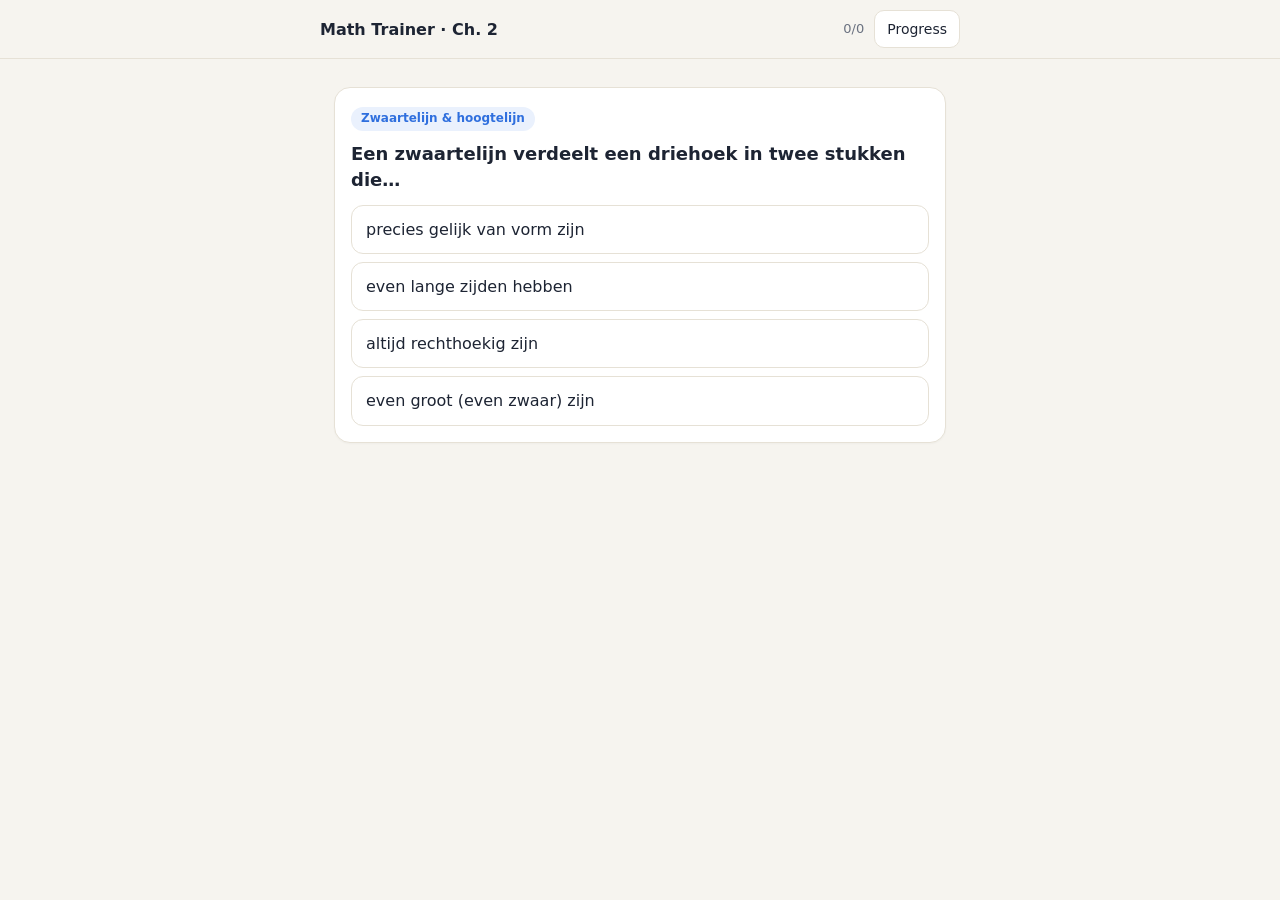
==== site/wiskunde/index.html @ 84d309f8 "Add standalone math practice quiz (wiskunde H2) under /wiskunde/ Separate page, does not touch the T" ====
<!DOCTYPE html>
<html lang="en">
<head>
<meta charset="utf-8">
<meta name="viewport" content="width=device-width,initial-scale=1">
<meta name="theme-color" content="#f6f4ef">
<title>Math Trainer – Chapter 2</title>
<style>
:root{--bg:#f6f4ef;--card:#fff;--ink:#1d2433;--mute:#6b7280;--line:#e6e1d6;--accent:#2f6fde;--ok:#1f9d55;--okbg:#e7f6ed;--bad:#d64545;--badbg:#fdecec;--fig:#fbeec7}
*{box-sizing:border-box}
html,body{margin:0}
body{font-family:system-ui,-apple-system,"Segoe UI",Roboto,sans-serif;background:var(--bg);color:var(--ink);-webkit-tap-highlight-color:transparent;font-size:17px;line-height:1.45}
header{position:sticky;top:0;z-index:5;background:var(--bg);border-bottom:1px solid var(--line);padding:10px 16px}
.hrow{display:flex;align-items:center;gap:10px;max-width:640px;margin:0 auto}
.title{font-weight:700;font-size:16px;flex:1}
.stats{font-size:13px;color:var(--mute);white-space:nowrap}
.btn{border:1px solid var(--line);background:var(--card);color:var(--ink);border-radius:10px;padding:8px 12px;font:inherit;font-size:14px;cursor:pointer}
.btn.primary{background:var(--accent);border-color:var(--accent);color:#fff;font-weight:600}
.btn:disabled{opacity:.5}
main{max-width:640px;margin:0 auto;padding:14px 14px 40px}
.card{background:var(--card);border:1px solid var(--line);border-radius:16px;padding:16px;box-shadow:0 1px 2px rgba(0,0,0,.03)}
.chip{display:inline-block;font-size:12px;font-weight:600;color:var(--accent);background:#eaf1fd;border-radius:999px;padding:3px 10px;margin-bottom:10px}
.chip.retry{color:#9a5b00;background:#fff3dc}
.prompt{font-size:18px;font-weight:600;margin:0 0 12px}
.fig{width:100%;height:auto;max-height:360px;display:block;margin:4px 0 12px;background:#fffdf7;border:1px solid var(--line);border-radius:12px;overflow:hidden;touch-action:manipulation}
.fig.tap{cursor:crosshair}
.opts{display:flex;flex-direction:column;gap:8px}
.opt{text-align:left;border:1.5px solid var(--line);background:#fff;border-radius:12px;padding:12px 14px;font:inherit;font-size:16px;color:var(--ink);cursor:pointer}
.opt.right{border-color:var(--ok);background:var(--okbg)}
.opt.wrong{border-color:var(--bad);background:var(--badbg)}
.numrow{display:flex;gap:8px;align-items:center}
.numrow input{flex:1;min-width:0;font:inherit;font-size:20px;padding:10px 12px;border:1.5px solid var(--line);border-radius:12px}
.numrow .unit{color:var(--mute);font-size:16px}
.fb{margin-top:14px;border-radius:12px;padding:12px 14px;font-size:15.5px;display:none}
.fb.ok{display:block;background:var(--okbg);border:1px solid #bfe5cc}
.fb.bad{display:block;background:var(--badbg);border:1px solid #f3c4c4}
.fb b.v{display:block;font-size:16px;margin-bottom:4px}
.next{margin-top:14px;width:100%;padding:13px;font-size:16px;display:none}
.hint{font-size:14px;color:var(--mute);margin:-4px 0 10px}
.panel{display:none;margin-top:14px}
.panel.open{display:block}
.sk{display:grid;grid-template-columns:1fr 64px;gap:4px 10px;align-items:center;padding:8px 0;border-bottom:1px solid var(--line);font-size:14.5px}
.sk:last-child{border-bottom:0}
.bar{grid-column:1 / -1;height:7px;background:#eee9de;border-radius:4px;overflow:hidden}
.bar i{display:block;height:100%;border-radius:4px}
.pct{text-align:right;font-variant-numeric:tabular-nums;color:var(--mute);font-size:13px}
.sel{width:100%;font:inherit;font-size:15px;padding:10px;border-radius:10px;border:1px solid var(--line);background:#fff;margin:6px 0 12px}
.small{font-size:13px;color:var(--mute)}
.row{display:flex;gap:8px;flex-wrap:wrap;margin-top:12px}
h3{margin:0 0 6px;font-size:16px}
</style>
</head>
<body>
<header><div class="hrow">
  <div class="title">Math Trainer · Ch. 2</div>
  <div class="stats" id="stats">0/0</div>
  <button class="btn" id="progBtn">Progress</button>
</div></header>
<main>
  <section class="card panel" id="panel">
    <h3>Practice</h3>
    <select class="sel" id="topic"></select>
    <h3>Mastery per topic</h3>
    <div class="small" style="margin-bottom:6px">Topics with lower mastery come up more often. Mistakes are asked again a few questions later.</div>
    <div id="skills"></div>
    <div class="row">
      <button class="btn" id="closePanel">Back to questions</button>
      <button class="btn" id="resetBtn">Reset progress</button>
    </div>
  </section>
  <section class="card" id="qcard" style="margin-top:14px">
    <span class="chip" id="chip"></span>
    <p class="prompt" id="prompt"></p>
    <div id="figwrap"></div>
    <div id="answer"></div>
    <div class="fb" id="fb"></div>
    <button class="btn primary next" id="nextBtn">Next question</button>
  </section>
</main>
<script>
/* ---------- helpers ---------- */
const R=(a,b)=>a+Math.random()*(b-a);
const RI=(a,b)=>Math.floor(R(a,b+1));
const pick=a=>a[Math.floor(Math.random()*a.length)];
const shuffle=a=>{a=a.slice();for(let i=a.length-1;i>0;i--){const j=Math.floor(Math.random()*(i+1));[a[i],a[j]]=[a[j],a[i]]}return a};
const fmt=n=>{const r=Math.round(n*100)/100;return String(r).replace('.',',')};
const P=(x,y)=>({x,y});
const add=(p,q)=>P(p.x+q.x,p.y+q.y), sub=(p,q)=>P(p.x-q.x,p.y-q.y), mul=(p,k)=>P(p.x*k,p.y*k);
const len=p=>Math.hypot(p.x,p.y), dist=(p,q)=>len(sub(p,q)), mid=(p,q)=>P((p.x+q.x)/2,(p.y+q.y)/2);
const norm=p=>{const l=len(p)||1;return P(p.x/l,p.y/l)}, perp=p=>P(-p.y,p.x);
const dot=(p,q)=>p.x*q.x+p.y*q.y;
const angleAt=(A,B,C)=>Math.acos(Math.max(-1,Math.min(1,dot(sub(B,A),sub(C,A))/(dist(A,B)*dist(A,C)))));
function circumcenter(A,B,C){const d=2*(A.x*(B.y-C.y)+B.x*(C.y-A.y)+C.x*(A.y-B.y));const a2=A.x*A.x+A.y*A.y,b2=B.x*B.x+B.y*B.y,c2=C.x*C.x+C.y*C.y;return P((a2*(B.y-C.y)+b2*(C.y-A.y)+c2*(A.y-B.y))/d,(a2*(C.x-B.x)+b2*(A.x-C.x)+c2*(B.x-A.x))/d)}
function incenter(A,B,C){const a=dist(B,C),b=dist(A,C),c=dist(A,B),s=a+b+c;return P((a*A.x+b*B.x+c*C.x)/s,(a*A.y+b*B.y+c*C.y)/s)}
const centroid=(A,B,C)=>P((A.x+B.x+C.x)/3,(A.y+B.y+C.y)/3);
function orthocenter(A,B,C){const O=circumcenter(A,B,C);return sub(add(add(A,B),C),mul(O,2))}
function foot(p,a,b){const d=sub(b,a);const t=dot(sub(p,a),d)/dot(d,d);return add(a,mul(d,t))}
function inradius(A,B,C){const a=dist(B,C),b=dist(A,C),c=dist(A,B),s=(a+b+c)/2;return Math.sqrt(s*(s-a)*(s-b)*(s-c))/s}

function randTri(kind){
  for(let i=0;i<2000;i++){
    const A=P(R(0,10),R(0,8)),B=P(R(0,10),R(0,8)),C=P(R(0,10),R(0,8));
    const s=[dist(B,C),dist(A,C),dist(A,B)];
    if(Math.min(...s)<3.2)continue;
    const an=[angleAt(A,B,C),angleAt(B,A,C),angleAt(C,A,B)];
    const mn=Math.min(...an),mx=Math.max(...an);
    if(mn<0.45)continue;
    const ss=s.slice().sort((a,b)=>a-b);
    if(ss[1]-ss[0]<0.7||ss[2]-ss[1]<0.7)continue; // not isosceles
    if(kind==='acute'&&mx>1.45)continue;
    if(kind==='obtuse'&&(mx<1.78||mx>2.15))continue;
    return [A,B,C];
  }
  return [P(1,7),P(9,7),P(4,1)];
}

/* ---------- SVG figure builder ---------- */
class Fig{
  constructor(pts,pad=0.16){
    const xs=pts.map(p=>p.x),ys=pts.map(p=>p.y);
    const minx=Math.min(...xs),maxx=Math.max(...xs),miny=Math.min(...ys),maxy=Math.max(...ys);
    const size=Math.max(maxx-minx,maxy-miny,1);
    const pd=size*pad;
    this.vb=[minx-pd,miny-pd,maxx-minx+2*pd,maxy-miny+2*pd];
    this.u=size/100;this.parts=[];this.cls='';
  }
  line(p,q,c='#1d2433',w=2,dash=false){this.parts.push(`<line x1="${p.x}" y1="${p.y}" x2="${q.x}" y2="${q.y}" stroke="${c}" stroke-width="${w}" vector-effect="non-scaling-stroke" stroke-linecap="round"${dash?' stroke-dasharray="6 5"':''}/>`);return this}
  inf(p,dir,c,w=2,dash=false){const d=mul(norm(dir),this.u*1000);return this.line(sub(p,d),add(p,d),c,w,dash)}
  poly(pts,fill='var(--fig)',c='#1d2433'){this.parts.push(`<polygon points="${pts.map(p=>p.x+','+p.y).join(' ')}" fill="${fill}" stroke="${c}" stroke-width="2.2" vector-effect="non-scaling-stroke" stroke-linejoin="round"/>`);return this}
  circle(cn,r,c='#2f6fde',w=2){this.parts.push(`<circle cx="${cn.x}" cy="${cn.y}" r="${r}" fill="none" stroke="${c}" stroke-width="${w}" vector-effect="non-scaling-stroke"/>`);return this}
  dot(p,c='#1d2433',r=1.6){this.parts.push(`<circle cx="${p.x}" cy="${p.y}" r="${this.u*r}" fill="${c}"/>`);return this}
  text(p,s,{c='#1d2433',size=5.6,anchor='middle',bold=false}={}){this.parts.push(`<text x="${p.x}" y="${p.y}" font-size="${this.u*size}" fill="${c}" text-anchor="${anchor}" dominant-baseline="central" font-family="system-ui,sans-serif" ${bold?'font-weight="700"':''} stroke="#fffdf7" stroke-width="${this.u*1.4}" paint-order="stroke">${s}</text>`);return this}
  ra(at,d1,d2,c='#1d2433'){const s=this.u*4.2,a=add(at,mul(norm(d1),s)),b=add(at,mul(norm(d2),s)),m=add(a,mul(norm(d2),s));this.parts.push(`<polyline points="${a.x},${a.y} ${m.x},${m.y} ${b.x},${b.y}" fill="none" stroke="${c}" stroke-width="1.6" vector-effect="non-scaling-stroke"/>`);return this}
  ticks(p,q,n=1,c='#1d2433'){const m=mid(p,q),d=norm(sub(q,p)),nn=perp(d),L=this.u*2.8,g=this.u*1.6;for(let i=0;i<n;i++){const o=add(m,mul(d,(i-(n-1)/2)*g));this.line(sub(o,mul(nn,L)),add(o,mul(nn,L)),c,1.6)}return this}
  arc(V,p1,p2,r,c='#d64545'){const a1=Math.atan2(p1.y-V.y,p1.x-V.x),a2=Math.atan2(p2.y-V.y,p2.x-V.x);let da=a2-a1;while(da>Math.PI)da-=2*Math.PI;while(da<-Math.PI)da+=2*Math.PI;const s=add(V,P(Math.cos(a1)*r,Math.sin(a1)*r)),e=add(V,P(Math.cos(a1+da)*r,Math.sin(a1+da)*r));this.parts.push(`<path d="M${s.x} ${s.y} A${r} ${r} 0 0 ${da>0?1:0} ${e.x} ${e.y}" fill="none" stroke="${c}" stroke-width="1.8" vector-effect="non-scaling-stroke"/>`);return this}
  vlabel(V,G,s){return this.text(add(V,mul(norm(sub(V,G)),this.u*6)),s,{bold:true})}
  sideLabel(p,q,inside,s,opt={}){const m=mid(p,q);let n=norm(perp(sub(q,p)));if(dot(n,sub(inside,m))>0)n=mul(n,-1);return this.text(add(m,mul(n,this.u*5.5)),s,{c:'#c2410c',...opt})}
  svg(extra=''){return `<svg class="fig ${this.cls}" viewBox="${this.vb.join(' ')}" preserveAspectRatio="xMidYMid meet" xmlns="http://www.w3.org/2000/svg">${this.parts.join('')}${extra}</svg>`}
}

/* ---------- skills ---------- */
const SKILLS=[
 {id:'mll',name:'Middelloodlijn & omgeschreven cirkel'},
 {id:'bis',name:'Bissectrice & ingeschreven cirkel'},
 {id:'zh',name:'Zwaartelijn & hoogtelijn'},
 {id:'kleur',name:'Afstanden & kleurvragen'},
 {id:'herken',name:'Lijnen herkennen in een figuur'},
 {id:'tap',name:'Snijpunten aanwijzen'},
 {id:'theorie',name:'Formules & begrippen oppervlakte'},
 {id:'optri',name:'Oppervlakte driehoek'},
 {id:'oppar',name:'Oppervlakte parallellogram'},
 {id:'optrap',name:'Oppervlakte trapezium'},
 {id:'terug',name:'Hoogte terugrekenen'},
 {id:'coord',name:'Oppervlakte met coördinaten'},
 {id:'samen',name:'Samengestelde figuren'},
];
const SK=Object.fromEntries(SKILLS.map(s=>[s.id,s]));

/* ---------- concept bank: [vraag, goed, fout, fout, fout, uitleg] ---------- */
const BANK={
mll:[
["Een middelloodlijn van lijnstuk AB…","gaat door het midden van AB en staat er loodrecht op","gaat door punt A en staat loodrecht op AB","gaat door het midden van AB en door een hoekpunt","deelt de hoek bij A middendoor","Middel = door het midden, lood = loodrecht. Allebei moeten kloppen."],
["Elk punt op de middelloodlijn van AB ligt…","even ver van A als van B","even ver van beide benen van een hoek","precies in het midden van AB","altijd dichter bij A dan bij B","Dat is dé eigenschap van de middelloodlijn: elk punt erop ligt even ver van A en van B."],
["Je zoekt alle punten die even ver van A als van B liggen. Wat teken je?","de middelloodlijn van AB","de bissectrice van ∠A","een cirkel om A","een lijn evenwijdig aan AB","Even ver van twee púnten → middelloodlijn."],
["De omgeschreven cirkel van een driehoek…","gaat door alle drie de hoekpunten","raakt alle drie de zijden","gaat door de middens van de zijden","ligt altijd helemaal binnen de driehoek","Omgeschreven = er omheen, door de hoekpunten. Raken aan de zijden doet de ingeschreven cirkel."],
["Het middelpunt van de omgeschreven cirkel is het snijpunt van de…","middelloodlijnen","bissectrices","zwaartelijnen","hoogtelijnen","Het middelpunt ligt even ver van alle hoekpunten, dus op alle middelloodlijnen."],
["Hoeveel middelloodlijnen moet je minstens tekenen om het middelpunt van de omgeschreven cirkel te vinden?","2","1","3","4","Twee middelloodlijnen snijden elkaar al in het middelpunt; de derde gaat daar vanzelf doorheen."],
["Hoe vind je de straal van de omgeschreven cirkel?","meet van het middelpunt naar een hoekpunt","meet van het middelpunt loodrecht naar een zijde","meet de langste zijde","meet van het middelpunt naar het midden van een zijde","De cirkel gaat door de hoekpunten, dus straal = afstand middelpunt → hoekpunt."],
["Welke tekens zet je bij een middelloodlijn?","streepjes voor gelijke lengte en een rechte-hoekteken","boogjes voor gelijke hoeken","alleen een pijltje","de letter M bij elk hoekpunt","Gelijke stukken (AM = BM) en loodrecht (rechte hoek)."],
["Bij een stomphoekige driehoek ligt het middelpunt van de omgeschreven cirkel…","buiten de driehoek","altijd binnen de driehoek","op een hoekpunt","precies in het zwaartepunt","Bij een stompe hoek snijden de middelloodlijnen elkaar buiten de driehoek."]
],
bis:[
["De bissectrice van een hoek…","deelt de hoek precies middendoor","staat loodrecht op een been","gaat door het midden van de overstaande zijde","staat loodrecht op de overstaande zijde","Bissectrice = deellijn: twee gelijke halve hoeken."],
["Elk punt op de bissectrice van ∠A ligt…","even ver van beide benen van ∠A","even ver van de punten B en C","even ver van A als van het midden","altijd binnen de ingeschreven cirkel","De afstand tot een been meet je loodrecht; die is aan beide kanten gelijk."],
["Een ander woord voor bissectrice is…","deellijn","zwaartelijn","loodlijn","middellijn","Bissectrice of deellijn: hij deelt de hoek."],
["De ingeschreven cirkel van een driehoek…","raakt alle drie de zijden","gaat door alle drie de hoekpunten","gaat door het zwaartepunt","ligt deels buiten de driehoek","Ingeschreven = erin, raakt de drie zijden."],
["Het middelpunt van de ingeschreven cirkel is het snijpunt van de…","bissectrices","middelloodlijnen","zwaartelijnen","hoogtelijnen","Het middelpunt ligt even ver van alle zijden, dus op alle bissectrices."],
["Hoe vind je de straal van de ingeschreven cirkel?","teken vanuit het middelpunt een lijnstuk loodrecht op een zijde en meet dat","meet van het middelpunt naar een hoekpunt","neem de helft van de kortste zijde","meet van het middelpunt naar het zwaartepunt","De cirkel raakt de zijde; de straal staat daar loodrecht op."],
["Hoeveel bissectrices heb je minstens nodig voor het middelpunt van de ingeschreven cirkel?","2","1","3","4","Het snijpunt van twee bissectrices is al het middelpunt."],
["Waar ligt het middelpunt van de ingeschreven cirkel?","altijd binnen de driehoek","bij een stomphoekige driehoek buiten de driehoek","altijd op een zijde","op een hoekpunt","De cirkel zit ín de driehoek, dus het middelpunt ook — ook bij een stomphoekige driehoek."]
],
zh:[
["Een zwaartelijn van een driehoek…","gaat door een hoekpunt en het midden van de overstaande zijde","gaat door een hoekpunt en staat loodrecht op de overstaande zijde","deelt een hoek middendoor","gaat door het midden van een zijde en staat er loodrecht op","Zwaartelijn: hoekpunt → midden van de overstaande zijde."],
["Een hoogtelijn van een driehoek…","gaat door een hoekpunt en staat loodrecht op de overstaande zijde","gaat door een hoekpunt en het midden van de overstaande zijde","deelt een hoek middendoor","gaat door het midden van een zijde en staat er loodrecht op","Hoogtelijn: door een hoekpunt, loodrecht op de overstaande zijde."],
["De drie zwaartelijnen snijden elkaar in het…","zwaartepunt","hoogtepunt","middelpunt van de omgeschreven cirkel","middelpunt van de ingeschreven cirkel","Zwaartelijnen → zwaartepunt Z."],
["De drie hoogtelijnen snijden elkaar in het…","hoogtepunt","zwaartepunt","middelpunt van de omgeschreven cirkel","middelpunt van de ingeschreven cirkel","Hoogtelijnen → hoogtepunt H."],
["Waar ligt het hoogtepunt van een stomphoekige driehoek?","buiten de driehoek","binnen de driehoek","op het midden van de langste zijde","op het hoekpunt met de stompe hoek","Bij een stompe hoek vallen twee hoogtelijnen buiten de driehoek, dus ze snijden elkaar buiten."],
["Waar ligt het hoogtepunt van een rechthoekige driehoek?","op het hoekpunt met de rechte hoek","buiten de driehoek","midden in de driehoek","op het midden van de schuine zijde","De twee rechthoekszijden zijn zelf al hoogtelijnen; ze snijden elkaar in de rechte hoek."],
["Waar ligt het hoogtepunt van een scherphoekige driehoek?","binnen de driehoek","buiten de driehoek","op een hoekpunt","op een zijde","Alle hoeken zijn kleiner dan 90°, dan vallen alle hoogtelijnen binnen de driehoek."],
["Wat moet je vaak doen om in een stomphoekige driehoek een hoogtelijn te tekenen?","de overstaande zijde verlengen","de hoek middendoor delen","het midden van de zijde opmeten","een cirkel om de driehoek tekenen","De hoogtelijn valt buiten de driehoek, dus je tekent hem loodrecht op het verlengde van de zijde."],
["Een zwaartelijn verdeelt een driehoek in twee stukken die…","even groot (even zwaar) zijn","altijd rechthoekig zijn","even lange zijden hebben","precies gelijk van vorm zijn","Daarom heet hij zwaartelijn: twee even zware stukken."],
["Een stomphoekige driehoek heeft…","één hoek groter dan 90°","drie hoeken kleiner dan 90°","één hoek van precies 90°","twee hoeken groter dan 90°","Stomp = groter dan 90°. Een driehoek kan er maar één hebben."]
],
kleur:[
["Alle punten op afstand 3 cm van punt A vormen…","de cirkel ⊙(A, 3 cm)","twee lijnen evenwijdig aan A","de middelloodlijn door A","een vierkant om A","Vaste afstand tot een púnt → een cirkel."],
["Alle punten op afstand 1 cm van lijn l vormen…","twee lijnen evenwijdig aan l, op 1 cm afstand","één lijn evenwijdig aan l","een cirkel met straal 1 cm","de middelloodlijn van l","Vaste afstand tot een lijn → aan beide kanten een evenwijdige lijn."],
["Alle punten binnen ∠C die even ver van de benen liggen, vormen…","de bissectrice van ∠C","een middelloodlijn","de hoogtelijn uit C","de zwaartelijn uit C","Even ver van twee benen → bissectrice."],
["Alle punten op minder dan 2 cm van punt C liggen…","in het binnengebied van ⊙(C, 2 cm)","op ⊙(C, 2 cm)","in het buitengebied van ⊙(C, 2 cm)","op de middelloodlijn","Minder dan de straal → binnen de cirkel."],
["Alle punten op meer dan 4 cm van punt B liggen…","in het buitengebied van ⊙(B, 4 cm)","in het binnengebied van ⊙(B, 4 cm)","op ⊙(B, 4 cm)","op een lijn door B","Meer dan de straal → buiten de cirkel."],
["Kleur de punten die even ver van A als van B liggen én op minder dan 2 cm van C. Wat kleur je?","het stuk van de middelloodlijn van AB binnen ⊙(C, 2 cm)","het stuk van de middelloodlijn van AB buiten ⊙(C, 2 cm)","de hele cirkel ⊙(C, 2 cm)","de bissectrice van ∠C","Combineer: middelloodlijn (even ver van A en B) en binnengebied van de cirkel (minder dan 2 cm)."],
["Kleur de punten die even ver van A als van B liggen én verder dan 2 cm van C. Wat kleur je?","het stuk van de middelloodlijn van AB buiten ⊙(C, 2 cm)","het stuk van de middelloodlijn van AB binnen ⊙(C, 2 cm)","alles buiten ⊙(C, 2 cm)","lijnstuk AB","Middelloodlijn (even ver van A en B), maar alleen het deel in het buitengebied van de cirkel."],
["De afstand van een punt tot een lijn meet je…","loodrecht op de lijn (de kortste afstand)","schuin naar het dichtstbijzijnde hoekpunt","langs de lijn","altijd horizontaal","Afstand = kortste weg = loodrecht."],
["Twee dorpen A en B willen een school die even ver van beide dorpen ligt. Waar kan de school staan?","ergens op de middelloodlijn van AB","alleen op de bissectrice van een hoek","precies in A","op lijnstuk AB, dicht bij A","Even ver van twee punten → elk punt op de middelloodlijn is goed."]
],
theorie:[
["Formule voor de oppervlakte van een driehoek:","½ × zijde × bijbehorende hoogte","zijde × bijbehorende hoogte","½ × (som van twee zijden) × hoogte","zijde × zijde","Een driehoek is de helft van een rechthoek met dezelfde zijde en hoogte."],
["Formule voor de oppervlakte van een parallellogram:","zijde × bijbehorende hoogte","½ × zijde × bijbehorende hoogte","zijde × schuine zijde","½ × (som van de zijden) × hoogte","Geen ½: een parallellogram bestaat uit twee gelijke driehoeken."],
["Formule voor de oppervlakte van een trapezium:","½ × (som van de evenwijdige zijden) × hoogte","zijde × hoogte","½ × zijde × hoogte","(som van alle zijden) × hoogte","Twee trapeziums samen vormen een parallellogram met zijde (a + c)."],
["Hoe staan een zijde en de bijbehorende hoogte ten opzichte van elkaar?","loodrecht","evenwijdig","onder 45°","dat maakt niet uit","De hoogte staat altijd loodrecht op de zijde."],
["Een trapezium is een vierhoek met…","één paar evenwijdige zijden","geen evenwijdige zijden","vier gelijke zijden","vier rechte hoeken","Eén paar evenwijdige zijden is genoeg."],
["Een parallellogram is een vierhoek met…","overstaande zijden die evenwijdig en even lang zijn","maar één paar evenwijdige zijden","vier hoeken van 90°","geen evenwijdige zijden","Beide paren overstaande zijden zijn evenwijdig en even lang."],
["Waarom staat er ½ in de formule voor een driehoek?","een driehoek is de helft van een rechthoek met dezelfde zijde en hoogte","omdat een driehoek drie zijden heeft","omdat de hoogte de helft van de zijde is","dat is gewoon een afspraak","Twee keer de driehoek past precies in die rechthoek."],
["De maten zijn in cm. In welke eenheid schrijf je de oppervlakte?","cm²","cm","cm³","m","Oppervlakte = lengte × lengte → cm²."],
["Wat betekent 'stukje toevoegen' bij een samengestelde figuur?","maak er een grotere rechthoek van en trek het extra stuk weer af","tel er een willekeurig stuk bij op","verdubbel de figuur","meet de figuur opnieuw op","Opp. = grote rechthoek − het stukje dat je erbij bedacht."],
["Bij een stomphoekige driehoek ligt de hoogte buiten de driehoek. Welke zijde gebruik je in de formule?","de echte zijde (zonder het verlengde stuk)","de zijde plus het verlengde stuk","alleen het verlengde stuk","de langste zijde","Het verlengde is alleen een hulplijn om de hoogte te kunnen tekenen."]
]};

function genBank(skill){
  const bank=BANK[skill];
  let q,tries=0;
  do{q=pick(bank);tries++}while(recent.includes(skill+q[0])&&tries<20);
  const opts=shuffle(q.slice(1,5).map((t,i)=>({t,ok:i===0})));
  return {skill,key:skill+q[0],type:'mc',prompt:q[0],options:opts.map(o=>o.t),answerIndex:opts.findIndex(o=>o.ok),explain:q[5]};
}

/* ---------- recognise a line ---------- */
function genHerken(){
  const [A,B,C]=randTri('acute');const G=centroid(A,B,C);
  const f=new Fig([A,B,C]);f.poly([A,B,C]);
  const kind=pick(['zwaartelijn','hoogtelijn','middelloodlijn','bissectrice']);
  const red='#d64545';
  if(kind==='zwaartelijn'){const M=mid(B,C);f.line(A,M,red,2.4);f.ticks(B,M,1);f.ticks(M,C,1);f.dot(M,red)}
  if(kind==='hoogtelijn'){const F=foot(A,B,C);f.line(A,F,red,2.4);f.ra(F,sub(A,F),sub(dist(F,B)>dist(F,C)?B:C,F))}
  if(kind==='middelloodlijn'){const M=mid(B,C);f.inf(M,perp(sub(C,B)),red,2.4);f.ticks(B,M,2);f.ticks(M,C,2);f.ra(M,perp(sub(C,B)),sub(C,M))}
  if(kind==='bissectrice'){const c=dist(A,B),b=dist(A,C);const D=add(B,mul(sub(C,B),c/(b+c)));const E=add(A,mul(sub(D,A),1.15));f.line(A,E,red,2.4);const r=f.u*9;f.arc(A,B,D,r);f.arc(A,D,C,r);const h1=norm(add(norm(sub(B,A)),norm(sub(D,A)))),h2=norm(add(norm(sub(D,A)),norm(sub(C,A))));f.dot(add(A,mul(h1,r*0.62)),red,1.3);f.dot(add(A,mul(h2,r*0.62)),red,1.3)}
  f.vlabel(A,G,'A');f.vlabel(B,G,'B');f.vlabel(C,G,'C');
  const names=['zwaartelijn','hoogtelijn','middelloodlijn','bissectrice'];
  const ex={
    zwaartelijn:'Rode lijn gaat van A naar het <b>midden</b> van BC (gelijke streepjes), zonder rechte hoek. Dat is een zwaartelijn.',
    hoogtelijn:'Rode lijn gaat door A en staat <b>loodrecht</b> op BC (rechte-hoekteken), maar niet naar het midden. Dat is een hoogtelijn.',
    middelloodlijn:'Rode lijn gaat door het <b>midden</b> van BC (gelijke streepjes) én staat er <b>loodrecht</b> op, en gaat niet door A. Dat is de middelloodlijn van BC.',
    bissectrice:'Rode lijn deelt de hoek bij A in <b>twee gelijke hoeken</b> (boogjes). Dat is de bissectrice van ∠A.'
  };
  const opts=shuffle(names);
  return {skill:'herken',key:'herken'+kind+Math.random(),type:'mc',prompt:'Welke lijn is in het rood getekend?',svg:f.svg(),options:opts.map(n=>n[0].toUpperCase()+n.slice(1)),answerIndex:opts.indexOf(kind),explain:ex[kind]+' Let altijd op de tekens: streepjes = gelijke lengte, hoekje = loodrecht, boogjes = gelijke hoeken.'};
}

/* ---------- tap the special point ---------- */
const TAPS={
  O:{name:'het middelpunt van de omgeschreven cirkel',how:'Snijpunt van de <b>middelloodlijnen</b>. De cirkel gaat door de drie hoekpunten.'},
  I:{name:'het middelpunt van de ingeschreven cirkel',how:'Snijpunt van de <b>bissectrices</b>. De cirkel raakt de drie zijden.'},
  Z:{name:'het zwaartepunt',how:'Snijpunt van de <b>zwaartelijnen</b> (van elk hoekpunt naar het midden van de overstaande zijde).'},
  H:{name:'het hoogtepunt',how:'Snijpunt van de <b>hoogtelijnen</b> (door elk hoekpunt loodrecht op de overstaande zijde).'}
};
function genTap(){
  const t=pick(['O','I','Z','H','O','H']);
  let A,B,C,pts,tries=0;
  do{
    const kind=(t==='O'||t==='H')&&Math.random()<0.4?'obtuse':'acute';
    [A,B,C]=randTri(kind);
    pts=[A,B,C,circumcenter(A,B,C),incenter(A,B,C),centroid(A,B,C),orthocenter(A,B,C)];
    const xs=pts.map(p=>p.x),ys=pts.map(p=>p.y);
    var span=Math.max(Math.max(...xs)-Math.min(...xs),Math.max(...ys)-Math.min(...ys));
    var tsize=Math.max(dist(A,B),dist(B,C),dist(A,C));
    tries++;
  }while(span>tsize*1.9&&tries<60);
  const G=centroid(A,B,C);
  const target={O:circumcenter(A,B,C),I:incenter(A,B,C),Z:G,H:orthocenter(A,B,C)}[t];
  const f=new Fig(pts,0.12);f.cls='tap';f.poly([A,B,C]);
  f.vlabel(A,G,'A');f.vlabel(B,G,'B');f.vlabel(C,G,'C');
  const tol=Math.max(tsize*0.07,f.u*5);
  const obtuse=Math.max(angleAt(A,B,C),angleAt(B,A,C),angleAt(C,A,B))>Math.PI/2;
  return {skill:'tap',key:'tap'+Math.random(),type:'tap',prompt:`Tik in de figuur op ${TAPS[t].name}.`,hint:'Stel je de lijnen voor die je zou tekenen. Het punt kan ook buiten de driehoek liggen.',fig:f,svg:f.svg(),target,tol,
    reveal(fig){
      const V=[A,B,C],red='#d64545';
      if(t==='O'){for(let i=0;i<3;i++){const p=V[i],q=V[(i+1)%3],M=mid(p,q);fig.inf(M,perp(sub(q,p)),red,1.6);fig.ticks(p,M,1,red);fig.ticks(M,q,1,red)}fig.circle(target,dist(target,A))}
      if(t==='I'){for(let i=0;i<3;i++){const p=V[i],q=V[(i+1)%3],r=V[(i+2)%3];const c=dist(p,q),b=dist(p,r);const D=add(q,mul(sub(r,q),c/(b+c)));fig.line(p,D,red,1.6)}fig.circle(target,inradius(A,B,C));const F=foot(target,A,B);fig.line(target,F,'#2f6fde',1.6,true)}
      if(t==='Z'){for(let i=0;i<3;i++){const p=V[i],q=V[(i+1)%3],r=V[(i+2)%3];const M=mid(q,r);fig.line(p,M,red,1.6);fig.ticks(q,M,i+1,red);fig.ticks(M,r,i+1,red)}}
      if(t==='H'){for(let i=0;i<3;i++){const p=V[i],q=V[(i+1)%3],r=V[(i+2)%3];fig.inf(q,sub(r,q),'#9ca3af',1.2,true);fig.inf(p,perp(sub(r,q)),red,1.6)}}
    },
    explain:TAPS[t].how+(obtuse&&(t==='O'||t==='H')?' Deze driehoek is <b>stomphoekig</b>, daarom ligt het punt buiten de driehoek.':'')+' Groen = juiste punt, blauw = jouw tik.'};
}

/* ---------- area: triangle ---------- */
function units(){
  const r=Math.random();
  if(r<0.25)return {u:'mm',b:RI(20,80),h:RI(15,60),e:()=>RI(8,25)};
  if(r<0.5)return {u:'cm',b:RI(20,90)/10,h:RI(15,70)/10,e:()=>RI(8,25)/10};
  return {u:'cm',b:RI(4,14),h:RI(3,11),e:()=>RI(2,5)};
}
function genOpTri(){
  const U=units(),b=U.b,h=U.h,obtuse=Math.random()<0.4,flip=Math.random()<0.5;
  let ax,ext=0;
  if(obtuse){ext=U.e();ax=b+ext}else{ax=b*R(0.22,0.78)}
  let A=P(0,0),B=P(b,0),C=P(ax,-h),F=P(ax,0);
  if(flip){[A,B,C,F]=[A,B,C,F].map(p=>P(b-p.x,p.y))}
  const f=new Fig([A,B,C,F]);const G=centroid(A,B,C);
  if(obtuse)f.line(flip?A:B,F,'#6b7280',1.6,true);
  f.poly([A,B,C]);
  f.line(C,F,'#2f6fde',2,true);f.ra(F,sub(C,F),sub(mid(A,B),F),'#2f6fde');
  f.vlabel(A,G,'A');f.vlabel(B,G,'B');f.vlabel(C,G,'C');
  f.text(add(mid(A,B),P(0,f.u*7)),fmt(b),{c:'#c2410c'});
  f.text(add(mid(C,F),P((flip?-1:1)*(obtuse?1:-1)*f.u*6,0)),fmt(h),{c:'#2f6fde'});
  let extra='';
  if(obtuse){const E0=flip?A:B;f.text(add(mid(E0,F),P(0,f.u*7)),fmt(ext),{c:'#6b7280'});extra=` Het verlengde stuk (${fmt(ext)}) is alleen een hulplijn: dat tel je <b>niet</b> mee.`}
  else{const s=Math.round(dist(A,C)*10)/10;f.sideLabel(A,C,G,fmt(s));extra=` De schuine zijde AC (${fmt(s)}) heb je niet nodig.`}
  const ans=b*h/2;
  return {skill:'optri',key:'optri'+Math.random(),type:'num',prompt:`Bereken de oppervlakte van △ABC. De maten zijn in ${U.u}.`,svg:f.svg(),answer:ans,unit:U.u+'²',
    explain:`De hoogte ${fmt(h)} hoort bij zijde AB = ${fmt(b)} (ze staan loodrecht op elkaar).<br>Opp. = ½ × ${fmt(b)} × ${fmt(h)} = <b>${fmt(ans)} ${U.u}²</b>.${extra}`};
}
function genOpPar(){
  const U=units(),b=U.b,h=U.h,s=b*R(0.2,0.5);
  const A=P(0,0),B=P(b,0),C=P(b+s,-h),D=P(s,-h),F=P(s,0);
  const f=new Fig([A,B,C,D]);const G=mid(A,C);
  f.poly([A,B,C,D]);f.line(D,F,'#2f6fde',2,true);f.ra(F,sub(D,F),sub(B,F),'#2f6fde');
  ['A','B','C','D'].forEach((n,i)=>f.vlabel([A,B,C,D][i],G,n));
  f.text(add(mid(A,B),P(0,f.u*7)),fmt(b),{c:'#c2410c'});
  f.text(add(mid(D,F),P(f.u*6,0)),fmt(h),{c:'#2f6fde'});
  const sl=Math.round(dist(A,D)*10)/10;f.sideLabel(A,D,G,fmt(sl));
  const ans=b*h;
  return {skill:'oppar',key:'oppar'+Math.random(),type:'num',prompt:`Bereken de oppervlakte van parallellogram ABCD. De maten zijn in ${U.u}.`,svg:f.svg(),answer:ans,unit:U.u+'²',
    explain:`Opp. parallellogram = zijde × bijbehorende hoogte = ${fmt(b)} × ${fmt(h)} = <b>${fmt(ans)} ${U.u}²</b>.<br>Geen ½! En de schuine zijde (${fmt(sl)}) is <b>niet</b> de hoogte.`};
}
function genOpTrap(){
  const U=units();let a=U.b,h=U.h;let c=Math.round(a*R(0.35,0.7)*(U.u==='mm'?1:10))/(U.u==='mm'?1:10);if(U.b%1===0&&U.u==='cm')c=Math.max(2,Math.round(a*R(0.35,0.7)));
  const right=Math.random()<0.3;const p=right?0:(a-c)*R(0.2,0.8);
  const A=P(0,0),B=P(a,0),C=P(p+c,-h),D=P(p,-h),F=P(p,0);
  const f=new Fig([A,B,C,D]);const G=centroid(A,B,C);
  f.poly([A,B,C,D]);
  if(!right){f.line(D,F,'#2f6fde',2,true)}f.ra(F,sub(D,F),sub(B,F),'#2f6fde');
  ['A','B','C','D'].forEach((n,i)=>f.vlabel([A,B,C,D][i],mid(A,C),n));
  f.text(add(mid(A,B),P(0,f.u*7)),fmt(a),{c:'#c2410c'});
  f.text(add(mid(D,C),P(0,-f.u*6)),fmt(c),{c:'#c2410c'});
  f.text(add(mid(D,F),P(right?-f.u*6:f.u*6,0)),fmt(h),{c:'#2f6fde'});
  if(!right){const sl=Math.round(dist(B,C)*10)/10;f.sideLabel(B,C,G,fmt(sl))}
  const ans=(a+c)*h/2;
  return {skill:'optrap',key:'optrap'+Math.random(),type:'num',prompt:`Bereken de oppervlakte van trapezium ABCD (AB // CD). De maten zijn in ${U.u}.`,svg:f.svg(),answer:ans,unit:U.u+'²',
    explain:`Opp. trapezium = ½ × (som evenwijdige zijden) × hoogte = ½ × (${fmt(a)} + ${fmt(c)}) × ${fmt(h)} = ½ × ${fmt(a+c)} × ${fmt(h)} = <b>${fmt(ans)} ${U.u}²</b>.`};
}
function genTerug(){
  const v=pick(['tri','par','trap']);
  if(v==='tri'){const z=RI(4,16),h=RI(3,12),A=z*h/2;return {skill:'terug',key:'terug'+Math.random(),type:'num',prompt:`Een driehoek ABC heeft een oppervlakte van ${fmt(A)} cm². Zijde AB is ${z} cm. Hoe lang is de hoogte die bij AB hoort?`,answer:h,unit:'cm',explain:`½ × ${z} × hoogte = ${fmt(A)}, dus hoogte = 2 × ${fmt(A)} ÷ ${z} = ${fmt(2*A)} ÷ ${z} = <b>${h} cm</b>.`}}
  if(v==='par'){const z=RI(4,15),h=RI(3,12),A=z*h;return {skill:'terug',key:'terug'+Math.random(),type:'num',prompt:`Een parallellogram heeft een oppervlakte van ${A} cm². Eén zijde is ${z} cm. Hoe lang is de hoogte die bij die zijde hoort?`,answer:h,unit:'cm',explain:`${z} × hoogte = ${A}, dus hoogte = ${A} ÷ ${z} = <b>${h} cm</b>.`}}
  const a=RI(7,16),c=RI(3,a-2),hh=pick([RI(3,10),RI(6,19)/2]),A=(a+c)*hh/2;
  return {skill:'terug',key:'terug'+Math.random(),type:'num',prompt:`Van trapezium ABCD is AB // CD, AB = ${a} cm, CD = ${c} cm en de oppervlakte is ${fmt(A)} cm². Bereken de hoogte.`,answer:hh,unit:'cm',explain:`½ × (${a} + ${c}) × hoogte = ${fmt(A)}, dus hoogte = 2 × ${fmt(A)} ÷ ${a+c} = ${fmt(2*A)} ÷ ${a+c} = <b>${fmt(hh)} cm</b>.`};
}
function genCoord(){
  let x1,y1,y2,x3,y3;
  do{x1=RI(-4,4);y1=RI(-4,4);y2=y1+RI(2,6)*pick([1,-1]);x3=x1+RI(2,7)*pick([1,-1]);y3=RI(-5,5)}while(y2<-5||y2>5||x3<-5||x3>5);
  const horiz=Math.random()<0.5;
  let p=[[x1,y1],[x1,y2],[x3,y3]];if(horiz)p=p.map(([x,y])=>[y,x]);
  const n=shuffle(['P','Q','R']).slice(0,1)[0];const names=['P','Q','R'];
  const pts=p.map(([x,y])=>P(x,-y));
  const f=new Fig([P(-6,-6),P(6,6)],0.04);
  for(let i=-6;i<=6;i++){f.line(P(i,-6),P(i,6),'#e5e1d8',1);f.line(P(-6,i),P(6,i),'#e5e1d8',1)}
  f.line(P(-6,0),P(6,0),'#9ca3af',1.4);f.line(P(0,-6),P(0,6),'#9ca3af',1.4);
  f.text(P(5.6,0.45),'x',{c:'#6b7280',size:4.5});f.text(P(0.45,-5.6),'y',{c:'#6b7280',size:4.5});
  f.poly(pts,'rgba(251,238,199,.85)');const G=centroid(...pts);
  pts.forEach((q,i)=>{f.dot(q);f.vlabel(q,G,names[i])});
  const L=Math.abs(y2-y1),H=Math.abs(x3-x1);
  const ans=L*H/2;
  const cs=p.map(([x,y],i)=>`${names[i]}(${x}, ${y})`).join(', ');
  return {skill:'coord',key:'coord'+Math.random(),type:'num',prompt:`Bereken de oppervlakte van △PQR met ${cs}. De roostervierkantjes zijn 1 bij 1 cm.`,svg:f.svg(),answer:ans,unit:'cm²',
    explain:`PQ loopt ${horiz?'horizontaal (zelfde y)':'verticaal (zelfde x)'}, dus PQ = ${L}. De hoogte bij PQ is de ${horiz?'verticale':'horizontale'} afstand van R tot die lijn = ${H}.<br>Opp. = ½ × ${L} × ${H} = <b>${fmt(ans)} cm²</b>.`};
}
function genSamen(){
  if(Math.random()<0.5){
    const W=RI(7,12),H=RI(6,10),w=RI(2,W-4),hh=RI(2,H-3);
    const pts=[P(0,0),P(W,0),P(W,-(H-hh)),P(W-w,-(H-hh)),P(W-w,-H),P(0,-H)];
    const f=new Fig(pts);f.poly(pts);f.line(P(W-w,-(H-hh)),P(W-w,0),'#9ca3af',1.4,true);
    f.text(P(W/2,f.u*7),W,{c:'#c2410c'});f.text(P(-f.u*6,-H/2),H,{c:'#c2410c'});
    f.text(P((W-w)/2,-H-f.u*6),W-w,{c:'#c2410c'});f.text(P(W+f.u*6,-(H-hh)/2),H-hh,{c:'#c2410c'});
    const ans=W*H-w*hh;
    return {skill:'samen',key:'samen'+Math.random(),type:'num',prompt:'Bereken de oppervlakte van deze figuur. Alle hoeken zijn recht. De maten zijn in cm.',svg:f.svg(),answer:ans,unit:'cm²',
      explain:`<b>Stukje toevoegen:</b> grote rechthoek ${W} × ${H} = ${W*H}. Het ontbrekende hoekje is ${W} − ${W-w} = ${w} breed en ${H} − ${H-hh} = ${hh} hoog, dus ${w*hh}.<br>Opp. = ${W*H} − ${w*hh} = <b>${ans} cm²</b>.<br>(Splitsen kan ook: ${W-w} × ${H} + ${w} × ${H-hh} = ${(W-w)*H} + ${w*(H-hh)} = ${ans}.)`};
  }
  const W=RI(4,12)*1,H1=RI(3,8),H2=RI(2,6),ax=W*R(0.3,0.7);
  const pts=[P(0,0),P(W,0),P(W,-H1),P(ax,-H1-H2),P(0,-H1)];
  const f=new Fig(pts);f.poly(pts);f.line(P(0,-H1),P(W,-H1),'#9ca3af',1.4,true);
  f.line(P(ax,-H1-H2),P(ax,-H1),'#2f6fde',2,true);f.ra(P(ax,-H1),P(0,-1),P(1,0),'#2f6fde');
  f.text(P(W/2,f.u*7),W,{c:'#c2410c'});f.text(P(-f.u*6,-H1/2),H1,{c:'#c2410c'});f.text(P(ax+f.u*6,-H1-H2/2),H2,{c:'#2f6fde'});
  const ans=W*H1+W*H2/2;
  return {skill:'samen',key:'samen'+Math.random(),type:'num',prompt:'Bereken de oppervlakte van deze figuur (een rechthoek met een driehoek erop). De maten zijn in cm.',svg:f.svg(),answer:ans,unit:'cm²',
    explain:`<b>Splitsen:</b> rechthoek ${W} × ${H1} = ${W*H1}. Driehoek: zijde ${W}, hoogte ${H2}, dus ½ × ${W} × ${H2} = ${fmt(W*H2/2)}.<br>Opp. = ${W*H1} + ${fmt(W*H2/2)} = <b>${fmt(ans)} cm²</b>.`};
}

const GEN={mll:()=>genBank('mll'),bis:()=>genBank('bis'),zh:()=>genBank('zh'),kleur:()=>genBank('kleur'),theorie:()=>genBank('theorie'),herken:genHerken,tap:genTap,optri:genOpTri,oppar:genOpPar,optrap:genOpTrap,terug:genTerug,coord:genCoord,samen:genSamen};

/* ---------- adaptive state ---------- */
const KEY='h2-trainer-v1';
let state={m:{},n:{},c:{},retry:[],topic:'all'};
let recent=[],session={n:0,c:0,streak:0},last=null,lastSkills=[];
function load(){try{const s=JSON.parse(localStorage.getItem(KEY));if(s&&s.m)state=Object.assign(state,s)}catch(e){}}
function save(){try{localStorage.setItem(KEY,JSON.stringify(state))}catch(e){}}
const mast=id=>state.m[id]??0.3;
function record(skill,ok){
  const m=mast(skill);
  state.m[skill]=ok?m+(1-m)*0.25:m*0.5;
  state.n[skill]=(state.n[skill]||0)+1;
  if(ok)state.c[skill]=(state.c[skill]||0)+1;
  if(!ok)state.retry.push({skill,due:2});
  save();
}
function chooseSkill(){
  if(state.topic!=='all')return state.topic;
  state.retry.forEach(r=>r.due--);
  const i=state.retry.findIndex(r=>r.due<=0);
  if(i>=0){const s=state.retry.splice(i,1)[0].skill;save();return {skill:s,retry:true}}
  const w=SKILLS.map(s=>{let x=Math.pow(1-mast(s.id),2)+0.04;if(lastSkills[0]===s.id)x*=0.15;else if(lastSkills[1]===s.id)x*=0.5;return x});
  let r=Math.random()*w.reduce((a,b)=>a+b,0);
  for(let k=0;k<SKILLS.length;k++){r-=w[k];if(r<=0)return SKILLS[k].id}
  return SKILLS[0].id;
}

/* ---------- UI ---------- */
function $(id){return document.getElementById(id)}
let cur=null,answered=false;
function nextQ(){
  let ch=chooseSkill(),retry=false;if(typeof ch==='object'){retry=ch.retry;ch=ch.skill}
  cur=GEN[ch]();cur.retry=retry;answered=false;
  lastSkills.unshift(ch);lastSkills=lastSkills.slice(0,3);
  recent.unshift(cur.key);recent=recent.slice(0,10);
  render();
}
function render(){
  const q=cur;
  $('chip').textContent=(q.retry?'Again: ':'')+SK[q.skill].name;
  $('chip').className='chip'+(q.retry?' retry':'');
  $('prompt').textContent=q.prompt;
  $('figwrap').innerHTML=(q.hint?`<div class="hint">${q.hint}</div>`:'')+(q.svg||'');
  $('fb').className='fb';$('fb').innerHTML='';
  $('nextBtn').style.display='none';
  const a=$('answer');a.innerHTML='';
  if(q.type==='mc'){
    const box=document.createElement('div');box.className='opts';
    q.options.forEach((t,i)=>{const b=document.createElement('button');b.className='opt';b.textContent=t;b.onclick=()=>gradeMC(i);box.appendChild(b)});
    a.appendChild(box);
  }else if(q.type==='num'){
    a.innerHTML=`<div class="numrow"><input id="num" inputmode="decimal" autocomplete="off" placeholder="Your answer"><span class="unit">${q.unit}</span><button class="btn primary" id="chk">Check</button></div>`;
    $('chk').onclick=gradeNum;$('num').addEventListener('keydown',e=>{if(e.key==='Enter')gradeNum()});
  }else if(q.type==='tap'){
    const svg=$('figwrap').querySelector('svg');
    svg.addEventListener('click',e=>{if(answered)return;const pt=svg.createSVGPoint();pt.x=e.clientX;pt.y=e.clientY;const p=pt.matrixTransform(svg.getScreenCTM().inverse());gradeTap(P(p.x,p.y))});
  }
  updStats();
}
function finish(ok,html){
  answered=true;record(cur.skill,ok);
  session.n++;if(ok){session.c++;session.streak++}else session.streak=0;
  const fb=$('fb');fb.className='fb '+(ok?'ok':'bad');
  fb.innerHTML=`<b class="v">${ok?pick(['Correct!','Well done!','Right!']):'Not quite.'}</b>${html}`;
  $('nextBtn').style.display='block';updStats();renderSkills();
  $('nextBtn').scrollIntoView({behavior:'smooth',block:'nearest'});
}
function gradeMC(i){
  if(answered)return;const ok=i===cur.answerIndex;
  const bs=$('answer').querySelectorAll('.opt');bs[cur.answerIndex].classList.add('right');if(!ok)bs[i].classList.add('wrong');
  finish(ok,cur.explain);
}
function gradeNum(){
  if(answered)return;const raw=$('num').value.trim();if(!raw)return;
  const v=parseFloat(raw.replace(',','.').replace(/[^0-9.\-]/g,''));
  if(isNaN(v))return;
  const ok=Math.abs(v-cur.answer)<=Math.max(0.011,Math.abs(cur.answer)*0.002);
  $('num').disabled=true;$('chk').disabled=true;
  finish(ok,(ok?'':`You answered ${fmt(v)}. `)+cur.explain);
}
function gradeTap(p){
  const ok=dist(p,cur.target)<=cur.tol;
  const f=cur.fig;cur.reveal(f);
  f.dot(cur.target,'#1f9d55',2.6);
  const s=f.u*3;f.line(P(p.x-s,p.y-s),P(p.x+s,p.y+s),'#2f6fde',3);f.line(P(p.x-s,p.y+s),P(p.x+s,p.y-s),'#2f6fde',3);
  f.cls='';$('figwrap').innerHTML=f.svg();
  finish(ok,cur.explain);
}
function updStats(){$('stats').textContent=`${session.c}/${session.n}`+(session.streak>=3?` · 🔥${session.streak}`:'')}
function color(m){return m>=0.85?'#1f9d55':m>=0.6?'#7cb342':m>=0.4?'#e8a33d':'#d64545'}
function renderSkills(){
  $('skills').innerHTML=SKILLS.map(s=>{const m=mast(s.id),n=state.n[s.id]||0,c=state.c[s.id]||0;
    return `<div class="sk"><div>${s.name}${m>=0.85?' ✓':''}<div class="small">${n?`${c}/${n} correct`:'Not practised yet'}</div></div><div class="pct">${Math.round(m*100)}%</div><div class="bar"><i style="width:${Math.round(m*100)}%;background:${color(m)}"></i></div></div>`}).join('');
}
function init(){
  load();
  const sel=$('topic');
  sel.innerHTML=`<option value="all">All topics (adaptive)</option>`+SKILLS.map(s=>`<option value="${s.id}">Only: ${s.name}</option>`).join('');
  sel.value=state.topic;sel.onchange=()=>{state.topic=sel.value;save();nextQ();$('panel').classList.remove('open')};
  $('progBtn').onclick=()=>{renderSkills();$('panel').classList.toggle('open');window.scrollTo({top:0,behavior:'smooth'})};
  $('closePanel').onclick=()=>$('panel').classList.remove('open');
  let armed=false;
  $('resetBtn').onclick=()=>{if(!armed){armed=true;$('resetBtn').textContent='Tap again to reset';setTimeout(()=>{armed=false;$('resetBtn').textContent='Reset progress'},3000);return}
    state={m:{},n:{},c:{},retry:[],topic:'all'};save();sel.value='all';armed=false;$('resetBtn').textContent='Reset progress';renderSkills();nextQ()};
  $('nextBtn').onclick=nextQ;
  renderSkills();nextQ();
}
if(typeof document!=='undefined')init();
</script>
</body>
</html>
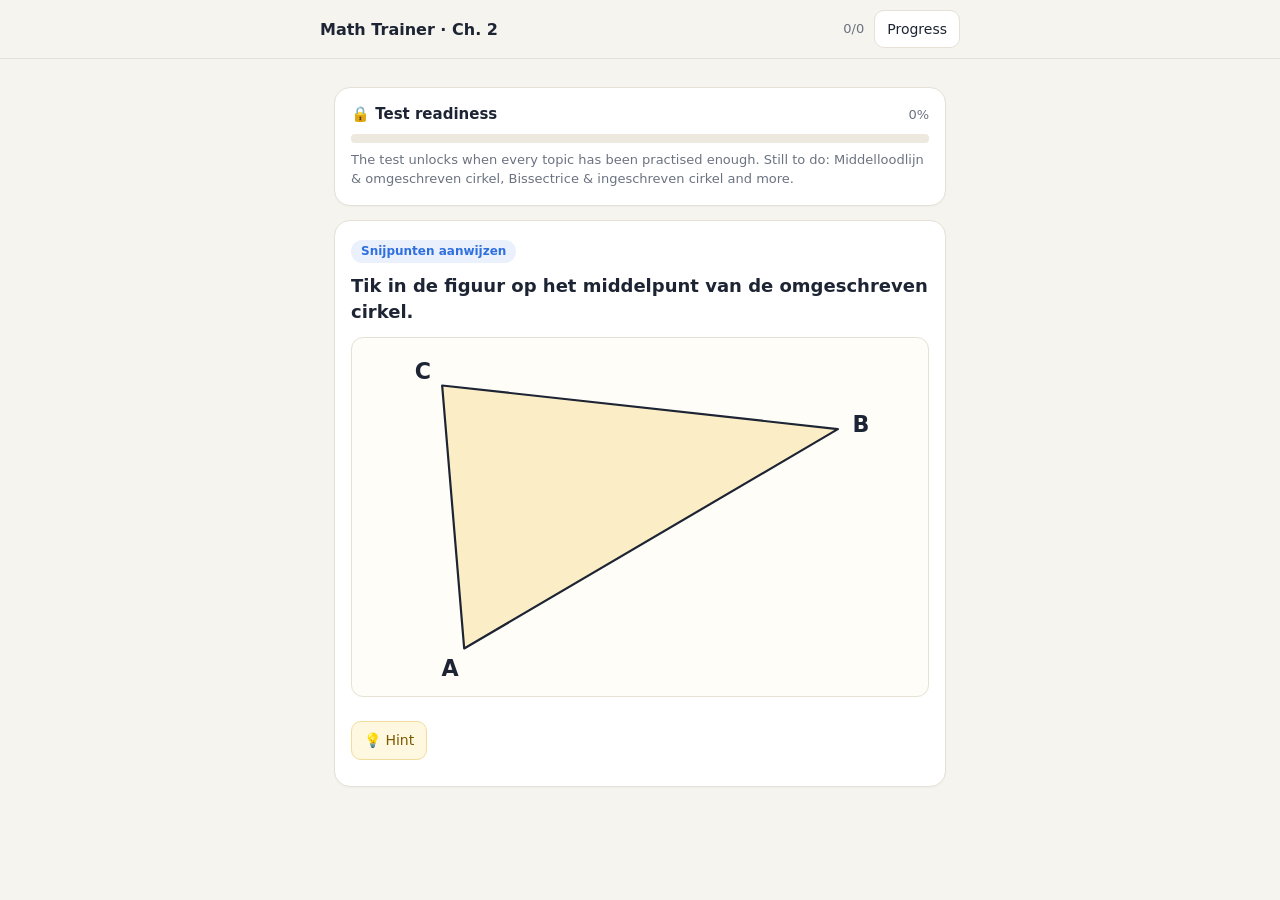
==== commit 53af7b80: "Math quiz: hints, theory/calc practice modes, unlockable 15-question test Co-Authored-By: Claude Opu" ====
--- a/site/wiskunde/index.html
+++ b/site/wiskunde/index.html
@@ -6,7 +6,7 @@
 <meta name="theme-color" content="#f6f4ef">
 <title>Math Trainer – Chapter 2</title>
 <style>
-:root{--bg:#f6f4ef;--card:#fff;--ink:#1d2433;--mute:#6b7280;--line:#e6e1d6;--accent:#2f6fde;--ok:#1f9d55;--okbg:#e7f6ed;--bad:#d64545;--badbg:#fdecec;--fig:#fbeec7}
+:root{--bg:#f6f4ef;--card:#fff;--ink:#1d2433;--mute:#6b7280;--line:#e6e1d6;--accent:#2f6fde;--ok:#1f9d55;--okbg:#e7f6ed;--bad:#d64545;--badbg:#fdecec;--fig:#fbeec7;--hint:#fff8e1}
 *{box-sizing:border-box}
 html,body{margin:0}
 body{font-family:system-ui,-apple-system,"Segoe UI",Roboto,sans-serif;background:var(--bg);color:var(--ink);-webkit-tap-highlight-color:transparent;font-size:17px;line-height:1.45}
@@ -16,11 +16,14 @@
 .stats{font-size:13px;color:var(--mute);white-space:nowrap}
 .btn{border:1px solid var(--line);background:var(--card);color:var(--ink);border-radius:10px;padding:8px 12px;font:inherit;font-size:14px;cursor:pointer}
 .btn.primary{background:var(--accent);border-color:var(--accent);color:#fff;font-weight:600}
-.btn:disabled{opacity:.5}
+.btn.go{background:var(--ok);border-color:var(--ok);color:#fff;font-weight:600}
+.btn:disabled{opacity:.5;cursor:default}
 main{max-width:640px;margin:0 auto;padding:14px 14px 40px}
-.card{background:var(--card);border:1px solid var(--line);border-radius:16px;padding:16px;box-shadow:0 1px 2px rgba(0,0,0,.03)}
+.card{background:var(--card);border:1px solid var(--line);border-radius:16px;padding:16px;box-shadow:0 1px 2px rgba(0,0,0,.03);margin-top:14px}
+.card:first-child{margin-top:0}
 .chip{display:inline-block;font-size:12px;font-weight:600;color:var(--accent);background:#eaf1fd;border-radius:999px;padding:3px 10px;margin-bottom:10px}
 .chip.retry{color:#9a5b00;background:#fff3dc}
+.chip.test{color:#fff;background:var(--ink)}
 .prompt{font-size:18px;font-weight:600;margin:0 0 12px}
 .fig{width:100%;height:auto;max-height:360px;display:block;margin:4px 0 12px;background:#fffdf7;border:1px solid var(--line);border-radius:12px;overflow:hidden;touch-action:manipulation}
 .fig.tap{cursor:crosshair}
@@ -28,6 +31,7 @@
 .opt{text-align:left;border:1.5px solid var(--line);background:#fff;border-radius:12px;padding:12px 14px;font:inherit;font-size:16px;color:var(--ink);cursor:pointer}
 .opt.right{border-color:var(--ok);background:var(--okbg)}
 .opt.wrong{border-color:var(--bad);background:var(--badbg)}
+.opt.chosen{border-color:var(--accent);background:#eaf1fd}
 .numrow{display:flex;gap:8px;align-items:center}
 .numrow input{flex:1;min-width:0;font:inherit;font-size:20px;padding:10px 12px;border:1.5px solid var(--line);border-radius:12px}
 .numrow .unit{color:var(--mute);font-size:16px}
@@ -36,18 +40,36 @@
 .fb.bad{display:block;background:var(--badbg);border:1px solid #f3c4c4}
 .fb b.v{display:block;font-size:16px;margin-bottom:4px}
 .next{margin-top:14px;width:100%;padding:13px;font-size:16px;display:none}
-.hint{font-size:14px;color:var(--mute);margin:-4px 0 10px}
-.panel{display:none;margin-top:14px}
+.hintbtn{margin-top:12px;background:var(--hint);border-color:#f1dc9b;color:#7a5a00}
+.hints{margin-top:10px;display:flex;flex-direction:column;gap:8px}
+.hintbox{background:var(--hint);border:1px solid #f1dc9b;border-radius:12px;padding:10px 12px;font-size:15px}
+.hintbox b{color:#7a5a00}
+.panel{display:none}
 .panel.open{display:block}
 .sk{display:grid;grid-template-columns:1fr 64px;gap:4px 10px;align-items:center;padding:8px 0;border-bottom:1px solid var(--line);font-size:14.5px}
 .sk:last-child{border-bottom:0}
 .bar{grid-column:1 / -1;height:7px;background:#eee9de;border-radius:4px;overflow:hidden}
-.bar i{display:block;height:100%;border-radius:4px}
+.bar i{display:block;height:100%;border-radius:4px;transition:width .4s}
 .pct{text-align:right;font-variant-numeric:tabular-nums;color:var(--mute);font-size:13px}
 .sel{width:100%;font:inherit;font-size:15px;padding:10px;border-radius:10px;border:1px solid var(--line);background:#fff;margin:6px 0 12px}
 .small{font-size:13px;color:var(--mute)}
 .row{display:flex;gap:8px;flex-wrap:wrap;margin-top:12px}
 h3{margin:0 0 6px;font-size:16px}
+.ready{display:flex;flex-direction:column;gap:8px}
+.ready .top{display:flex;align-items:center;gap:10px}
+.ready .top b{flex:1;font-size:15px}
+.ready .bar{height:9px}
+.ready.done{border-color:#bfe5cc;background:var(--okbg)}
+.grade{font-size:56px;font-weight:800;line-height:1;margin:6px 0}
+.grade.pass{color:var(--ok)}.grade.fail{color:var(--bad)}
+.rv{border-top:1px solid var(--line);padding:12px 0}
+.rv .h{display:flex;gap:8px;align-items:baseline;font-weight:600}
+.rv .mark{font-size:18px}
+.rv .ans{font-size:14.5px;margin-top:4px}
+.rv .ex{font-size:14.5px;margin-top:6px;background:#f8f6f1;border-radius:10px;padding:8px 10px}
+.hist{font-size:14px;display:flex;justify-content:space-between;padding:4px 0;border-bottom:1px dashed var(--line)}
+.prog{height:5px;background:#eee9de;border-radius:3px;overflow:hidden;margin:-2px 0 12px}
+.prog i{display:block;height:100%;background:var(--ink)}
 </style>
 </head>
 <body>
@@ -61,21 +83,28 @@
     <h3>Practice</h3>
     <select class="sel" id="topic"></select>
     <h3>Mastery per topic</h3>
-    <div class="small" style="margin-bottom:6px">Topics with lower mastery come up more often. Mistakes are asked again a few questions later.</div>
+    <div class="small" style="margin-bottom:6px">Topics with lower mastery come up more often. Mistakes come back a few questions later. A correct answer after a hint counts for less.</div>
     <div id="skills"></div>
+    <div id="histwrap" style="margin-top:12px"></div>
     <div class="row">
       <button class="btn" id="closePanel">Back to questions</button>
       <button class="btn" id="resetBtn">Reset progress</button>
     </div>
   </section>
-  <section class="card" id="qcard" style="margin-top:14px">
+  <section class="card ready" id="ready"></section>
+  <section class="card" id="qcard">
     <span class="chip" id="chip"></span>
+    <div class="prog" id="tprog" style="display:none"><i></i></div>
     <p class="prompt" id="prompt"></p>
     <div id="figwrap"></div>
     <div id="answer"></div>
+    <button class="btn hintbtn" id="hintBtn">💡 Hint</button>
+    <div class="hints" id="hints"></div>
     <div class="fb" id="fb"></div>
     <button class="btn primary next" id="nextBtn">Next question</button>
+    <div class="row" id="testctl" style="display:none"><button class="btn" id="quitBtn">Quit test</button></div>
   </section>
+  <section class="card panel" id="result"></section>
 </main>
 <script>
 /* ---------- helpers ---------- */
@@ -156,73 +185,111 @@
 ];
 const SK=Object.fromEntries(SKILLS.map(s=>[s.id,s]));
 
-/* ---------- concept bank: [vraag, goed, fout, fout, fout, uitleg] ---------- */
+/* ---------- concept bank: [vraag, goed, fout, fout, fout, uitleg, hint] ---------- */
 const BANK={
 mll:[
-["Een middelloodlijn van lijnstuk AB…","gaat door het midden van AB en staat er loodrecht op","gaat door punt A en staat loodrecht op AB","gaat door het midden van AB en door een hoekpunt","deelt de hoek bij A middendoor","Middel = door het midden, lood = loodrecht. Allebei moeten kloppen."],
-["Elk punt op de middelloodlijn van AB ligt…","even ver van A als van B","even ver van beide benen van een hoek","precies in het midden van AB","altijd dichter bij A dan bij B","Dat is dé eigenschap van de middelloodlijn: elk punt erop ligt even ver van A en van B."],
-["Je zoekt alle punten die even ver van A als van B liggen. Wat teken je?","de middelloodlijn van AB","de bissectrice van ∠A","een cirkel om A","een lijn evenwijdig aan AB","Even ver van twee púnten → middelloodlijn."],
-["De omgeschreven cirkel van een driehoek…","gaat door alle drie de hoekpunten","raakt alle drie de zijden","gaat door de middens van de zijden","ligt altijd helemaal binnen de driehoek","Omgeschreven = er omheen, door de hoekpunten. Raken aan de zijden doet de ingeschreven cirkel."],
-["Het middelpunt van de omgeschreven cirkel is het snijpunt van de…","middelloodlijnen","bissectrices","zwaartelijnen","hoogtelijnen","Het middelpunt ligt even ver van alle hoekpunten, dus op alle middelloodlijnen."],
-["Hoeveel middelloodlijnen moet je minstens tekenen om het middelpunt van de omgeschreven cirkel te vinden?","2","1","3","4","Twee middelloodlijnen snijden elkaar al in het middelpunt; de derde gaat daar vanzelf doorheen."],
-["Hoe vind je de straal van de omgeschreven cirkel?","meet van het middelpunt naar een hoekpunt","meet van het middelpunt loodrecht naar een zijde","meet de langste zijde","meet van het middelpunt naar het midden van een zijde","De cirkel gaat door de hoekpunten, dus straal = afstand middelpunt → hoekpunt."],
-["Welke tekens zet je bij een middelloodlijn?","streepjes voor gelijke lengte en een rechte-hoekteken","boogjes voor gelijke hoeken","alleen een pijltje","de letter M bij elk hoekpunt","Gelijke stukken (AM = BM) en loodrecht (rechte hoek)."],
-["Bij een stomphoekige driehoek ligt het middelpunt van de omgeschreven cirkel…","buiten de driehoek","altijd binnen de driehoek","op een hoekpunt","precies in het zwaartepunt","Bij een stompe hoek snijden de middelloodlijnen elkaar buiten de driehoek."]
+["Een middelloodlijn van lijnstuk AB…","gaat door het midden van AB en staat er loodrecht op","gaat door punt A en staat loodrecht op AB","gaat door het midden van AB en door een hoekpunt","deelt de hoek bij A middendoor","Middel = door het midden, lood = loodrecht. Allebei moeten kloppen.","Het woord zegt het al: midden + loodrecht."],
+["Elk punt op de middelloodlijn van AB ligt…","even ver van A als van B","even ver van beide benen van een hoek","precies in het midden van AB","altijd dichter bij A dan bij B","Dat is dé eigenschap van de middelloodlijn: elk punt erop ligt even ver van A en van B.","Denk aan een school die even ver van twee dorpen moet liggen."],
+["Je zoekt alle punten die even ver van A als van B liggen. Wat teken je?","de middelloodlijn van AB","de bissectrice van ∠A","een cirkel om A","een lijn evenwijdig aan AB","Even ver van twee púnten → middelloodlijn.","Gaat het om twee púnten of om twee lijnen (benen)?"],
+["De omgeschreven cirkel van een driehoek…","gaat door alle drie de hoekpunten","raakt alle drie de zijden","gaat door de middens van de zijden","ligt altijd helemaal binnen de driehoek","Omgeschreven = er omheen, door de hoekpunten. Raken aan de zijden doet de ingeschreven cirkel.","Omgeschreven = er óm heen geschreven."],
+["Het middelpunt van de omgeschreven cirkel is het snijpunt van de…","middelloodlijnen","bissectrices","zwaartelijnen","hoogtelijnen","Het middelpunt ligt even ver van alle hoekpunten, dus op alle middelloodlijnen.","Het middelpunt ligt even ver van alle hoekpunten. Welke lijn hoort bij 'even ver van twee punten'?"],
+["Hoeveel middelloodlijnen moet je minstens tekenen om het middelpunt van de omgeschreven cirkel te vinden?","2","1","3","4","Twee middelloodlijnen snijden elkaar al in het middelpunt; de derde gaat daar vanzelf doorheen.","Hoeveel lijnen heb je nodig voor één snijpunt?"],
+["Hoe vind je de straal van de omgeschreven cirkel?","meet van het middelpunt naar een hoekpunt","meet van het middelpunt loodrecht naar een zijde","meet de langste zijde","meet van het middelpunt naar het midden van een zijde","De cirkel gaat door de hoekpunten, dus straal = afstand middelpunt → hoekpunt.","Door welke punten gaat de omgeschreven cirkel?"],
+["Welke tekens zet je bij een middelloodlijn?","streepjes voor gelijke lengte en een rechte-hoekteken","boogjes voor gelijke hoeken","alleen een pijltje","de letter M bij elk hoekpunt","Gelijke stukken (AM = BM) en loodrecht (rechte hoek).","Wat laat 'midden' zien, en wat laat 'loodrecht' zien?"],
+["Bij een stomphoekige driehoek ligt het middelpunt van de omgeschreven cirkel…","buiten de driehoek","altijd binnen de driehoek","op een hoekpunt","precies in het zwaartepunt","Bij een stompe hoek snijden de middelloodlijnen elkaar buiten de driehoek.","Stel je een heel platte driehoek voor. Waar moet een cirkel door alle drie de hoekpunten zijn middelpunt hebben?"]
 ],
 bis:[
-["De bissectrice van een hoek…","deelt de hoek precies middendoor","staat loodrecht op een been","gaat door het midden van de overstaande zijde","staat loodrecht op de overstaande zijde","Bissectrice = deellijn: twee gelijke halve hoeken."],
-["Elk punt op de bissectrice van ∠A ligt…","even ver van beide benen van ∠A","even ver van de punten B en C","even ver van A als van het midden","altijd binnen de ingeschreven cirkel","De afstand tot een been meet je loodrecht; die is aan beide kanten gelijk."],
-["Een ander woord voor bissectrice is…","deellijn","zwaartelijn","loodlijn","middellijn","Bissectrice of deellijn: hij deelt de hoek."],
-["De ingeschreven cirkel van een driehoek…","raakt alle drie de zijden","gaat door alle drie de hoekpunten","gaat door het zwaartepunt","ligt deels buiten de driehoek","Ingeschreven = erin, raakt de drie zijden."],
-["Het middelpunt van de ingeschreven cirkel is het snijpunt van de…","bissectrices","middelloodlijnen","zwaartelijnen","hoogtelijnen","Het middelpunt ligt even ver van alle zijden, dus op alle bissectrices."],
-["Hoe vind je de straal van de ingeschreven cirkel?","teken vanuit het middelpunt een lijnstuk loodrecht op een zijde en meet dat","meet van het middelpunt naar een hoekpunt","neem de helft van de kortste zijde","meet van het middelpunt naar het zwaartepunt","De cirkel raakt de zijde; de straal staat daar loodrecht op."],
-["Hoeveel bissectrices heb je minstens nodig voor het middelpunt van de ingeschreven cirkel?","2","1","3","4","Het snijpunt van twee bissectrices is al het middelpunt."],
-["Waar ligt het middelpunt van de ingeschreven cirkel?","altijd binnen de driehoek","bij een stomphoekige driehoek buiten de driehoek","altijd op een zijde","op een hoekpunt","De cirkel zit ín de driehoek, dus het middelpunt ook — ook bij een stomphoekige driehoek."]
+["De bissectrice van een hoek…","deelt de hoek precies middendoor","staat loodrecht op een been","gaat door het midden van de overstaande zijde","staat loodrecht op de overstaande zijde","Bissectrice = deellijn: twee gelijke halve hoeken.","Bi = twee. Wat wordt er in tweeën gedeeld?"],
+["Elk punt op de bissectrice van ∠A ligt…","even ver van beide benen van ∠A","even ver van de punten B en C","even ver van A als van het midden","altijd binnen de ingeschreven cirkel","De afstand tot een been meet je loodrecht; die is aan beide kanten gelijk.","Een hoek heeft twee benen. De bissectrice ligt er precies tussenin."],
+["Een ander woord voor bissectrice is…","deellijn","zwaartelijn","loodlijn","middellijn","Bissectrice of deellijn: hij deelt de hoek.","Wat doet de bissectrice met de hoek?"],
+["De ingeschreven cirkel van een driehoek…","raakt alle drie de zijden","gaat door alle drie de hoekpunten","gaat door het zwaartepunt","ligt deels buiten de driehoek","Ingeschreven = erin, raakt de drie zijden.","Ingeschreven = er ín geschreven."],
+["Het middelpunt van de ingeschreven cirkel is het snijpunt van de…","bissectrices","middelloodlijnen","zwaartelijnen","hoogtelijnen","Het middelpunt ligt even ver van alle zijden, dus op alle bissectrices.","Het middelpunt ligt even ver van alle zijden. Welke lijn ligt even ver van twee benen?"],
+["Hoe vind je de straal van de ingeschreven cirkel?","teken vanuit het middelpunt een lijnstuk loodrecht op een zijde en meet dat","meet van het middelpunt naar een hoekpunt","neem de helft van de kortste zijde","meet van het middelpunt naar het zwaartepunt","De cirkel raakt de zijde; de straal staat daar loodrecht op.","De cirkel raakt de zijden. Hoe meet je de afstand van een punt tot een zijde?"],
+["Hoeveel bissectrices heb je minstens nodig voor het middelpunt van de ingeschreven cirkel?","2","1","3","4","Het snijpunt van twee bissectrices is al het middelpunt.","Hoeveel lijnen heb je nodig voor één snijpunt?"],
+["Waar ligt het middelpunt van de ingeschreven cirkel?","altijd binnen de driehoek","bij een stomphoekige driehoek buiten de driehoek","altijd op een zijde","op een hoekpunt","De cirkel zit ín de driehoek, dus het middelpunt ook — ook bij een stomphoekige driehoek.","Waar ligt de cirkel zelf?"]
 ],
 zh:[
-["Een zwaartelijn van een driehoek…","gaat door een hoekpunt en het midden van de overstaande zijde","gaat door een hoekpunt en staat loodrecht op de overstaande zijde","deelt een hoek middendoor","gaat door het midden van een zijde en staat er loodrecht op","Zwaartelijn: hoekpunt → midden van de overstaande zijde."],
-["Een hoogtelijn van een driehoek…","gaat door een hoekpunt en staat loodrecht op de overstaande zijde","gaat door een hoekpunt en het midden van de overstaande zijde","deelt een hoek middendoor","gaat door het midden van een zijde en staat er loodrecht op","Hoogtelijn: door een hoekpunt, loodrecht op de overstaande zijde."],
-["De drie zwaartelijnen snijden elkaar in het…","zwaartepunt","hoogtepunt","middelpunt van de omgeschreven cirkel","middelpunt van de ingeschreven cirkel","Zwaartelijnen → zwaartepunt Z."],
-["De drie hoogtelijnen snijden elkaar in het…","hoogtepunt","zwaartepunt","middelpunt van de omgeschreven cirkel","middelpunt van de ingeschreven cirkel","Hoogtelijnen → hoogtepunt H."],
-["Waar ligt het hoogtepunt van een stomphoekige driehoek?","buiten de driehoek","binnen de driehoek","op het midden van de langste zijde","op het hoekpunt met de stompe hoek","Bij een stompe hoek vallen twee hoogtelijnen buiten de driehoek, dus ze snijden elkaar buiten."],
-["Waar ligt het hoogtepunt van een rechthoekige driehoek?","op het hoekpunt met de rechte hoek","buiten de driehoek","midden in de driehoek","op het midden van de schuine zijde","De twee rechthoekszijden zijn zelf al hoogtelijnen; ze snijden elkaar in de rechte hoek."],
-["Waar ligt het hoogtepunt van een scherphoekige driehoek?","binnen de driehoek","buiten de driehoek","op een hoekpunt","op een zijde","Alle hoeken zijn kleiner dan 90°, dan vallen alle hoogtelijnen binnen de driehoek."],
-["Wat moet je vaak doen om in een stomphoekige driehoek een hoogtelijn te tekenen?","de overstaande zijde verlengen","de hoek middendoor delen","het midden van de zijde opmeten","een cirkel om de driehoek tekenen","De hoogtelijn valt buiten de driehoek, dus je tekent hem loodrecht op het verlengde van de zijde."],
-["Een zwaartelijn verdeelt een driehoek in twee stukken die…","even groot (even zwaar) zijn","altijd rechthoekig zijn","even lange zijden hebben","precies gelijk van vorm zijn","Daarom heet hij zwaartelijn: twee even zware stukken."],
-["Een stomphoekige driehoek heeft…","één hoek groter dan 90°","drie hoeken kleiner dan 90°","één hoek van precies 90°","twee hoeken groter dan 90°","Stomp = groter dan 90°. Een driehoek kan er maar één hebben."]
+["Een zwaartelijn van een driehoek…","gaat door een hoekpunt en het midden van de overstaande zijde","gaat door een hoekpunt en staat loodrecht op de overstaande zijde","deelt een hoek middendoor","gaat door het midden van een zijde en staat er loodrecht op","Zwaartelijn: hoekpunt → midden van de overstaande zijde.","Denk aan Frits die de plank in twee even zware stukken zaagt."],
+["Een hoogtelijn van een driehoek…","gaat door een hoekpunt en staat loodrecht op de overstaande zijde","gaat door een hoekpunt en het midden van de overstaande zijde","deelt een hoek middendoor","gaat door het midden van een zijde en staat er loodrecht op","Hoogtelijn: door een hoekpunt, loodrecht op de overstaande zijde.","Hoe meet je de hoogte van iets? Recht omhoog, dus…"],
+["De drie zwaartelijnen snijden elkaar in het…","zwaartepunt","hoogtepunt","middelpunt van de omgeschreven cirkel","middelpunt van de ingeschreven cirkel","Zwaartelijnen → zwaartepunt Z.","Zwaarte-lijn → zwaarte-…"],
+["De drie hoogtelijnen snijden elkaar in het…","hoogtepunt","zwaartepunt","middelpunt van de omgeschreven cirkel","middelpunt van de ingeschreven cirkel","Hoogtelijnen → hoogtepunt H.","Hoogte-lijn → hoogte-…"],
+["Waar ligt het hoogtepunt van een stomphoekige driehoek?","buiten de driehoek","binnen de driehoek","op het midden van de langste zijde","op het hoekpunt met de stompe hoek","Bij een stompe hoek vallen twee hoogtelijnen buiten de driehoek, dus ze snijden elkaar buiten.","Bij een stompe hoek moet je zijden verlengen om hoogtelijnen te tekenen. Waar komen ze dan samen?"],
+["Waar ligt het hoogtepunt van een rechthoekige driehoek?","op het hoekpunt met de rechte hoek","buiten de driehoek","midden in de driehoek","op het midden van de schuine zijde","De twee rechthoekszijden zijn zelf al hoogtelijnen; ze snijden elkaar in de rechte hoek.","De twee zijden bij de rechte hoek staan al loodrecht op elkaar. Zijn dat misschien zelf hoogtelijnen?"],
+["Waar ligt het hoogtepunt van een scherphoekige driehoek?","binnen de driehoek","buiten de driehoek","op een hoekpunt","op een zijde","Alle hoeken zijn kleiner dan 90°, dan vallen alle hoogtelijnen binnen de driehoek.","Scherphoekig: alle hoeken kleiner dan 90°. Vallen de hoogtelijnen dan binnen of buiten?"],
+["Wat moet je vaak doen om in een stomphoekige driehoek een hoogtelijn te tekenen?","de overstaande zijde verlengen","de hoek middendoor delen","het midden van de zijde opmeten","een cirkel om de driehoek tekenen","De hoogtelijn valt buiten de driehoek, dus je tekent hem loodrecht op het verlengde van de zijde.","De loodlijn komt niet op de zijde zelf uit. Wat doe je dan met de zijde?"],
+["Een zwaartelijn verdeelt een driehoek in twee stukken die…","even groot (even zwaar) zijn","altijd rechthoekig zijn","even lange zijden hebben","precies gelijk van vorm zijn","Daarom heet hij zwaartelijn: twee even zware stukken.","Waarom heet hij zwaartelijn?"],
+["Een stomphoekige driehoek heeft…","één hoek groter dan 90°","drie hoeken kleiner dan 90°","één hoek van precies 90°","twee hoeken groter dan 90°","Stomp = groter dan 90°. Een driehoek kan er maar één hebben.","Stomp is het tegenovergestelde van scherp. En samen zijn de hoeken 180°."]
 ],
 kleur:[
-["Alle punten op afstand 3 cm van punt A vormen…","de cirkel ⊙(A, 3 cm)","twee lijnen evenwijdig aan A","de middelloodlijn door A","een vierkant om A","Vaste afstand tot een púnt → een cirkel."],
-["Alle punten op afstand 1 cm van lijn l vormen…","twee lijnen evenwijdig aan l, op 1 cm afstand","één lijn evenwijdig aan l","een cirkel met straal 1 cm","de middelloodlijn van l","Vaste afstand tot een lijn → aan beide kanten een evenwijdige lijn."],
-["Alle punten binnen ∠C die even ver van de benen liggen, vormen…","de bissectrice van ∠C","een middelloodlijn","de hoogtelijn uit C","de zwaartelijn uit C","Even ver van twee benen → bissectrice."],
-["Alle punten op minder dan 2 cm van punt C liggen…","in het binnengebied van ⊙(C, 2 cm)","op ⊙(C, 2 cm)","in het buitengebied van ⊙(C, 2 cm)","op de middelloodlijn","Minder dan de straal → binnen de cirkel."],
-["Alle punten op meer dan 4 cm van punt B liggen…","in het buitengebied van ⊙(B, 4 cm)","in het binnengebied van ⊙(B, 4 cm)","op ⊙(B, 4 cm)","op een lijn door B","Meer dan de straal → buiten de cirkel."],
-["Kleur de punten die even ver van A als van B liggen én op minder dan 2 cm van C. Wat kleur je?","het stuk van de middelloodlijn van AB binnen ⊙(C, 2 cm)","het stuk van de middelloodlijn van AB buiten ⊙(C, 2 cm)","de hele cirkel ⊙(C, 2 cm)","de bissectrice van ∠C","Combineer: middelloodlijn (even ver van A en B) en binnengebied van de cirkel (minder dan 2 cm)."],
-["Kleur de punten die even ver van A als van B liggen én verder dan 2 cm van C. Wat kleur je?","het stuk van de middelloodlijn van AB buiten ⊙(C, 2 cm)","het stuk van de middelloodlijn van AB binnen ⊙(C, 2 cm)","alles buiten ⊙(C, 2 cm)","lijnstuk AB","Middelloodlijn (even ver van A en B), maar alleen het deel in het buitengebied van de cirkel."],
-["De afstand van een punt tot een lijn meet je…","loodrecht op de lijn (de kortste afstand)","schuin naar het dichtstbijzijnde hoekpunt","langs de lijn","altijd horizontaal","Afstand = kortste weg = loodrecht."],
-["Twee dorpen A en B willen een school die even ver van beide dorpen ligt. Waar kan de school staan?","ergens op de middelloodlijn van AB","alleen op de bissectrice van een hoek","precies in A","op lijnstuk AB, dicht bij A","Even ver van twee punten → elk punt op de middelloodlijn is goed."]
+["Alle punten op afstand 3 cm van punt A vormen…","de cirkel ⊙(A, 3 cm)","twee lijnen evenwijdig aan A","de middelloodlijn door A","een vierkant om A","Vaste afstand tot een púnt → een cirkel.","Zet je passer op 3 cm en prik in A. Wat teken je dan?"],
+["Alle punten op afstand 1 cm van lijn l vormen…","twee lijnen evenwijdig aan l, op 1 cm afstand","één lijn evenwijdig aan l","een cirkel met straal 1 cm","de middelloodlijn van l","Vaste afstand tot een lijn → aan beide kanten een evenwijdige lijn.","Een lijn heeft twee kanten."],
+["Alle punten binnen ∠C die even ver van de benen liggen, vormen…","de bissectrice van ∠C","een middelloodlijn","de hoogtelijn uit C","de zwaartelijn uit C","Even ver van twee benen → bissectrice.","Even ver van twee lijnen (benen), niet van twee punten."],
+["Alle punten op minder dan 2 cm van punt C liggen…","in het binnengebied van ⊙(C, 2 cm)","op ⊙(C, 2 cm)","in het buitengebied van ⊙(C, 2 cm)","op de middelloodlijn","Minder dan de straal → binnen de cirkel.","Precies 2 cm = óp de cirkel. Minder dan 2 cm = …?"],
+["Alle punten op meer dan 4 cm van punt B liggen…","in het buitengebied van ⊙(B, 4 cm)","in het binnengebied van ⊙(B, 4 cm)","op ⊙(B, 4 cm)","op een lijn door B","Meer dan de straal → buiten de cirkel.","Precies 4 cm = óp de cirkel. Meer dan 4 cm = …?"],
+["Kleur de punten die even ver van A als van B liggen én op minder dan 2 cm van C. Wat kleur je?","het stuk van de middelloodlijn van AB binnen ⊙(C, 2 cm)","het stuk van de middelloodlijn van AB buiten ⊙(C, 2 cm)","de hele cirkel ⊙(C, 2 cm)","de bissectrice van ∠C","Combineer: middelloodlijn (even ver van A en B) en binnengebied van de cirkel (minder dan 2 cm).","Doe het in twee stappen: welke lijn hoort bij 'even ver van A en B'? Welk gebied bij 'minder dan 2 cm van C'?"],
+["Kleur de punten die even ver van A als van B liggen én verder dan 2 cm van C. Wat kleur je?","het stuk van de middelloodlijn van AB buiten ⊙(C, 2 cm)","het stuk van de middelloodlijn van AB binnen ⊙(C, 2 cm)","alles buiten ⊙(C, 2 cm)","lijnstuk AB","Middelloodlijn (even ver van A en B), maar alleen het deel in het buitengebied van de cirkel.","Twee stappen: lijn voor 'even ver van A en B', gebied voor 'verder dan 2 cm van C'."],
+["De afstand van een punt tot een lijn meet je…","loodrecht op de lijn (de kortste afstand)","schuin naar het dichtstbijzijnde hoekpunt","langs de lijn","altijd horizontaal","Afstand = kortste weg = loodrecht.","Afstand is altijd de kórtste weg."],
+["Twee dorpen A en B willen een school die even ver van beide dorpen ligt. Waar kan de school staan?","ergens op de middelloodlijn van AB","alleen op de bissectrice van een hoek","precies in A","op lijnstuk AB, dicht bij A","Even ver van twee punten → elk punt op de middelloodlijn is goed.","Twee dorpen zijn twee púnten."]
 ],
 theorie:[
-["Formule voor de oppervlakte van een driehoek:","½ × zijde × bijbehorende hoogte","zijde × bijbehorende hoogte","½ × (som van twee zijden) × hoogte","zijde × zijde","Een driehoek is de helft van een rechthoek met dezelfde zijde en hoogte."],
-["Formule voor de oppervlakte van een parallellogram:","zijde × bijbehorende hoogte","½ × zijde × bijbehorende hoogte","zijde × schuine zijde","½ × (som van de zijden) × hoogte","Geen ½: een parallellogram bestaat uit twee gelijke driehoeken."],
-["Formule voor de oppervlakte van een trapezium:","½ × (som van de evenwijdige zijden) × hoogte","zijde × hoogte","½ × zijde × hoogte","(som van alle zijden) × hoogte","Twee trapeziums samen vormen een parallellogram met zijde (a + c)."],
-["Hoe staan een zijde en de bijbehorende hoogte ten opzichte van elkaar?","loodrecht","evenwijdig","onder 45°","dat maakt niet uit","De hoogte staat altijd loodrecht op de zijde."],
-["Een trapezium is een vierhoek met…","één paar evenwijdige zijden","geen evenwijdige zijden","vier gelijke zijden","vier rechte hoeken","Eén paar evenwijdige zijden is genoeg."],
-["Een parallellogram is een vierhoek met…","overstaande zijden die evenwijdig en even lang zijn","maar één paar evenwijdige zijden","vier hoeken van 90°","geen evenwijdige zijden","Beide paren overstaande zijden zijn evenwijdig en even lang."],
-["Waarom staat er ½ in de formule voor een driehoek?","een driehoek is de helft van een rechthoek met dezelfde zijde en hoogte","omdat een driehoek drie zijden heeft","omdat de hoogte de helft van de zijde is","dat is gewoon een afspraak","Twee keer de driehoek past precies in die rechthoek."],
-["De maten zijn in cm. In welke eenheid schrijf je de oppervlakte?","cm²","cm","cm³","m","Oppervlakte = lengte × lengte → cm²."],
-["Wat betekent 'stukje toevoegen' bij een samengestelde figuur?","maak er een grotere rechthoek van en trek het extra stuk weer af","tel er een willekeurig stuk bij op","verdubbel de figuur","meet de figuur opnieuw op","Opp. = grote rechthoek − het stukje dat je erbij bedacht."],
-["Bij een stomphoekige driehoek ligt de hoogte buiten de driehoek. Welke zijde gebruik je in de formule?","de echte zijde (zonder het verlengde stuk)","de zijde plus het verlengde stuk","alleen het verlengde stuk","de langste zijde","Het verlengde is alleen een hulplijn om de hoogte te kunnen tekenen."]
+["Formule voor de oppervlakte van een driehoek:","½ × zijde × bijbehorende hoogte","zijde × bijbehorende hoogte","½ × (som van twee zijden) × hoogte","zijde × zijde","Een driehoek is de helft van een rechthoek met dezelfde zijde en hoogte.","Een driehoek past twee keer in een rechthoek."],
+["Formule voor de oppervlakte van een parallellogram:","zijde × bijbehorende hoogte","½ × zijde × bijbehorende hoogte","zijde × schuine zijde","½ × (som van de zijden) × hoogte","Geen ½: een parallellogram bestaat uit twee gelijke driehoeken.","Een diagonaal maakt er twee driehoeken van. 2 × ½ = ?"],
+["Formule voor de oppervlakte van een trapezium:","½ × (som van de evenwijdige zijden) × hoogte","zijde × hoogte","½ × zijde × hoogte","(som van alle zijden) × hoogte","Twee trapeziums samen vormen een parallellogram met zijde (a + c).","Twee keer hetzelfde trapezium vormt een parallellogram."],
+["Hoe staan een zijde en de bijbehorende hoogte ten opzichte van elkaar?","loodrecht","evenwijdig","onder 45°","dat maakt niet uit","De hoogte staat altijd loodrecht op de zijde.","Kijk naar het hoekje dat altijd bij de hoogte getekend staat."],
+["Een trapezium is een vierhoek met…","één paar evenwijdige zijden","geen evenwijdige zijden","vier gelijke zijden","vier rechte hoeken","Eén paar evenwijdige zijden is genoeg.","Denk aan het basketbalveld (de bucket)."],
+["Een parallellogram is een vierhoek met…","overstaande zijden die evenwijdig en even lang zijn","maar één paar evenwijdige zijden","vier hoeken van 90°","geen evenwijdige zijden","Beide paren overstaande zijden zijn evenwijdig en even lang.","Para-llel-logram: wat zit er in de naam?"],
+["Waarom staat er ½ in de formule voor een driehoek?","een driehoek is de helft van een rechthoek met dezelfde zijde en hoogte","omdat een driehoek drie zijden heeft","omdat de hoogte de helft van de zijde is","dat is gewoon een afspraak","Twee keer de driehoek past precies in die rechthoek.","Teken een rechthoek om de driehoek heen."],
+["De maten zijn in cm. In welke eenheid schrijf je de oppervlakte?","cm²","cm","cm³","m","Oppervlakte = lengte × lengte → cm².","Je vermenigvuldigt cm met cm."],
+["Wat betekent 'stukje toevoegen' bij een samengestelde figuur?","maak er een grotere rechthoek van en trek het extra stuk weer af","tel er een willekeurig stuk bij op","verdubbel de figuur","meet de figuur opnieuw op","Opp. = grote rechthoek − het stukje dat je erbij bedacht.","Wat je erbij doet, moet je er aan het eind ook weer…"],
+["Bij een stomphoekige driehoek ligt de hoogte buiten de driehoek. Welke zijde gebruik je in de formule?","de echte zijde (zonder het verlengde stuk)","de zijde plus het verlengde stuk","alleen het verlengde stuk","de langste zijde","Het verlengde is alleen een hulplijn om de hoogte te kunnen tekenen.","Is het verlengde stuk een deel van de driehoek?"],
+["Je weet de oppervlakte en de zijde van een driehoek. Hoe vind je de hoogte?","hoogte = 2 × oppervlakte ÷ zijde","hoogte = oppervlakte ÷ zijde","hoogte = oppervlakte × zijde","hoogte = ½ × oppervlakte ÷ zijde","½ × zijde × h = opp., dus h = 2 × opp. ÷ zijde.","Vul de formule in en werk terug: eerst die ½ weg."],
+["Hoe kun je de oppervlakte van een rare (samengestelde) figuur berekenen?","splitsen in rechthoeken en driehoeken, of een stukje toevoegen en weer aftrekken","alle zijden bij elkaar optellen","de langste zijde in het kwadraat","dat kan alleen door hokjes te tellen","Twee trucs: figuur splitsen of stukje toevoegen.","Welke figuren kun je wél uitrekenen?"]
 ]};
 
+/* ---------- waar / niet waar: [stelling, waar?, uitleg] ---------- */
+const TF={
+mll:[
+["Elk punt op de middelloodlijn van AB ligt even ver van A als van B.",true,"Dat is precies de eigenschap van de middelloodlijn."],
+["De omgeschreven cirkel raakt de drie zijden van de driehoek.",false,"Nee: hij gaat door de hoekpunten. Raken doet de ingeschreven cirkel."],
+["Een middelloodlijn gaat altijd door een hoekpunt van de driehoek.",false,"Nee: hij gaat door het midden van een zijde, en meestal niet door een hoekpunt."],
+["Het middelpunt van de omgeschreven cirkel kan buiten de driehoek liggen.",true,"Ja, bij een stomphoekige driehoek."]
+],
+bis:[
+["De bissectrice van ∠A deelt de hoek in twee gelijke hoeken.",true,"Ja, bissectrice = deellijn."],
+["Het middelpunt van de ingeschreven cirkel is het snijpunt van de middelloodlijnen.",false,"Nee: van de bissectrices. Middelloodlijnen horen bij de omgeschreven cirkel."],
+["De straal van de ingeschreven cirkel meet je loodrecht op een zijde.",true,"Ja, de cirkel raakt de zijde; de straal staat daar loodrecht op."],
+["De ingeschreven cirkel gaat door de hoekpunten van de driehoek.",false,"Nee: hij raakt de zijden. Door de hoekpunten gaat de omgeschreven cirkel."]
+],
+zh:[
+["Een hoogtelijn gaat altijd door het midden van de overstaande zijde.",false,"Nee: naar het midden gaat de zwaartelijn. Een hoogtelijn staat loodrecht op de zijde."],
+["Het hoogtepunt van een stomphoekige driehoek ligt buiten de driehoek.",true,"Ja, twee hoogtelijnen vallen buiten de driehoek."],
+["De drie zwaartelijnen gaan door één punt: het zwaartepunt.",true,"Ja, dat punt heet Z."],
+["Een zwaartelijn staat altijd loodrecht op de overstaande zijde.",false,"Nee: een zwaartelijn gaat naar het midden. Loodrecht is de hoogtelijn."]
+],
+kleur:[
+["Alle punten op 2 cm van een lijn l vormen één lijn evenwijdig aan l.",false,"Nee: twee lijnen, aan elke kant van l één."],
+["Punten op minder dan 3 cm van A liggen in het binnengebied van ⊙(A, 3 cm).",true,"Ja: minder dan de straal = binnen de cirkel."],
+["De afstand van een punt tot een lijn meet je loodrecht.",true,"Ja, dat is de kortste afstand."]
+],
+theorie:[
+["Bij een parallellogram reken je ½ × zijde × hoogte.",false,"Nee: zijde × hoogte, zonder ½."],
+["Een zijde en de bijbehorende hoogte staan loodrecht op elkaar.",true,"Ja, altijd."],
+["Bij een trapezium tel je de twee evenwijdige zijden bij elkaar op.",true,"Ja: ½ × (som evenwijdige zijden) × hoogte."],
+["De schuine zijde van een parallellogram is de hoogte.",false,"Nee: de hoogte staat loodrecht op de zijde. De schuine zijde staat schuin."]
+]};
+const TF_HINT='Eén fout woord maakt de hele zin onwaar. Lees langzaam: klopt elk deel?';
+
 function genBank(skill){
+  if(TF[skill]&&Math.random()<0.28){
+    let q,t=0;do{q=pick(TF[skill]);t++}while(recent.includes(skill+q[0])&&t<20);
+    return {skill,key:skill+q[0],type:'mc',prompt:'Waar of niet waar? '+q[0],options:['Waar','Niet waar'],answerIndex:q[1]?0:1,explain:q[2],hints:[TF_HINT]};
+  }
   const bank=BANK[skill];
   let q,tries=0;
   do{q=pick(bank);tries++}while(recent.includes(skill+q[0])&&tries<20);
   const opts=shuffle(q.slice(1,5).map((t,i)=>({t,ok:i===0})));
-  return {skill,key:skill+q[0],type:'mc',prompt:q[0],options:opts.map(o=>o.t),answerIndex:opts.findIndex(o=>o.ok),explain:q[5]};
-}
-
+  return {skill,key:skill+q[0],type:'mc',prompt:q[0],options:opts.map(o=>o.t),answerIndex:opts.findIndex(o=>o.ok),explain:q[5],hints:[q[6]]};
+}
 /* ---------- recognise a line ---------- */
 function genHerken(){
   const [A,B,C]=randTri('acute');const G=centroid(A,B,C);
@@ -242,15 +309,15 @@
     bissectrice:'Rode lijn deelt de hoek bij A in <b>twee gelijke hoeken</b> (boogjes). Dat is de bissectrice van ∠A.'
   };
   const opts=shuffle(names);
-  return {skill:'herken',key:'herken'+kind+Math.random(),type:'mc',prompt:'Welke lijn is in het rood getekend?',svg:f.svg(),options:opts.map(n=>n[0].toUpperCase()+n.slice(1)),answerIndex:opts.indexOf(kind),explain:ex[kind]+' Let altijd op de tekens: streepjes = gelijke lengte, hoekje = loodrecht, boogjes = gelijke hoeken.'};
+  return {skill:'herken',key:'herken'+kind+Math.random(),type:'mc',prompt:'Welke lijn is in het rood getekend?',svg:f.svg(),options:opts.map(n=>n[0].toUpperCase()+n.slice(1)),answerIndex:opts.indexOf(kind),hints:['Kijk naar de tekens: streepjes = gelijke lengte, hoekje = loodrecht, boogjes = gelijke hoeken.','Gaat de lijn naar het midden van een zijde? Staat hij loodrecht? Of deelt hij een hoek?'],explain:ex[kind]+' Let altijd op de tekens: streepjes = gelijke lengte, hoekje = loodrecht, boogjes = gelijke hoeken.'};
 }
 
 /* ---------- tap the special point ---------- */
 const TAPS={
-  O:{name:'het middelpunt van de omgeschreven cirkel',how:'Snijpunt van de <b>middelloodlijnen</b>. De cirkel gaat door de drie hoekpunten.'},
-  I:{name:'het middelpunt van de ingeschreven cirkel',how:'Snijpunt van de <b>bissectrices</b>. De cirkel raakt de drie zijden.'},
-  Z:{name:'het zwaartepunt',how:'Snijpunt van de <b>zwaartelijnen</b> (van elk hoekpunt naar het midden van de overstaande zijde).'},
-  H:{name:'het hoogtepunt',how:'Snijpunt van de <b>hoogtelijnen</b> (door elk hoekpunt loodrecht op de overstaande zijde).'}
+  O:{hints:['Dit punt ligt even ver van alle drie de hoekpunten.','Stel je de middelloodlijnen voor: door het midden van elke zijde, loodrecht erop. Bij een stompe hoek ligt het punt buiten de driehoek.'],name:'het middelpunt van de omgeschreven cirkel',how:'Snijpunt van de <b>middelloodlijnen</b>. De cirkel gaat door de drie hoekpunten.'},
+  I:{hints:['Dit punt ligt even ver van alle drie de zijden.','Stel je de bissectrices voor: lijnen die de hoeken middendoor delen. Het punt ligt altijd binnen de driehoek.'],name:'het middelpunt van de ingeschreven cirkel',how:'Snijpunt van de <b>bissectrices</b>. De cirkel raakt de drie zijden.'},
+  Z:{hints:['Verbind in gedachten elk hoekpunt met het midden van de overstaande zijde.','Het zwaartepunt ligt op een derde van elke zwaartelijn, gerekend vanaf de zijde. Altijd binnen de driehoek.'],name:'het zwaartepunt',how:'Snijpunt van de <b>zwaartelijnen</b> (van elk hoekpunt naar het midden van de overstaande zijde).'},
+  H:{hints:['Stel je lijnen voor door elk hoekpunt, loodrecht op de overstaande zijde.','Bij een stompe hoek moet je de zijden verlengen. Het hoogtepunt ligt dan buiten de driehoek, voorbij de stompe hoek.'],name:'het hoogtepunt',how:'Snijpunt van de <b>hoogtelijnen</b> (door elk hoekpunt loodrecht op de overstaande zijde).'}
 };
 function genTap(){
   const t=pick(['O','I','Z','H','O','H']);
@@ -270,7 +337,7 @@
   f.vlabel(A,G,'A');f.vlabel(B,G,'B');f.vlabel(C,G,'C');
   const tol=Math.max(tsize*0.07,f.u*5);
   const obtuse=Math.max(angleAt(A,B,C),angleAt(B,A,C),angleAt(C,A,B))>Math.PI/2;
-  return {skill:'tap',key:'tap'+Math.random(),type:'tap',prompt:`Tik in de figuur op ${TAPS[t].name}.`,hint:'Stel je de lijnen voor die je zou tekenen. Het punt kan ook buiten de driehoek liggen.',fig:f,svg:f.svg(),target,tol,
+  return {skill:'tap',key:'tap'+Math.random(),type:'tap',prompt:`Tik in de figuur op ${TAPS[t].name}.`,hints:TAPS[t].hints,fig:f,svg:f.svg(),target,tol,
     reveal(fig){
       const V=[A,B,C],red='#d64545';
       if(t==='O'){for(let i=0;i<3;i++){const p=V[i],q=V[(i+1)%3],M=mid(p,q);fig.inf(M,perp(sub(q,p)),red,1.6);fig.ticks(p,M,1,red);fig.ticks(M,q,1,red)}fig.circle(target,dist(target,A))}
@@ -305,7 +372,7 @@
   if(obtuse){const E0=flip?A:B;f.text(add(mid(E0,F),P(0,f.u*7)),fmt(ext),{c:'#6b7280'});extra=` Het verlengde stuk (${fmt(ext)}) is alleen een hulplijn: dat tel je <b>niet</b> mee.`}
   else{const s=Math.round(dist(A,C)*10)/10;f.sideLabel(A,C,G,fmt(s));extra=` De schuine zijde AC (${fmt(s)}) heb je niet nodig.`}
   const ans=b*h/2;
-  return {skill:'optri',key:'optri'+Math.random(),type:'num',prompt:`Bereken de oppervlakte van △ABC. De maten zijn in ${U.u}.`,svg:f.svg(),answer:ans,unit:U.u+'²',
+  return {skill:'optri',key:'optri'+Math.random(),type:'num',prompt:`Bereken de oppervlakte van △ABC. De maten zijn in ${U.u}.`,svg:f.svg(),answer:ans,unit:U.u+'²',hints:['Zoek de hoogte (blauwe stippellijn met rechte hoek). Op welke zijde staat die loodrecht? Niet alle getallen heb je nodig.',`Opp. = ½ × ${fmt(b)} × ${fmt(h)}`],
     explain:`De hoogte ${fmt(h)} hoort bij zijde AB = ${fmt(b)} (ze staan loodrecht op elkaar).<br>Opp. = ½ × ${fmt(b)} × ${fmt(h)} = <b>${fmt(ans)} ${U.u}²</b>.${extra}`};
 }
 function genOpPar(){
@@ -318,7 +385,7 @@
   f.text(add(mid(D,F),P(f.u*6,0)),fmt(h),{c:'#2f6fde'});
   const sl=Math.round(dist(A,D)*10)/10;f.sideLabel(A,D,G,fmt(sl));
   const ans=b*h;
-  return {skill:'oppar',key:'oppar'+Math.random(),type:'num',prompt:`Bereken de oppervlakte van parallellogram ABCD. De maten zijn in ${U.u}.`,svg:f.svg(),answer:ans,unit:U.u+'²',
+  return {skill:'oppar',key:'oppar'+Math.random(),type:'num',prompt:`Bereken de oppervlakte van parallellogram ABCD. De maten zijn in ${U.u}.`,svg:f.svg(),answer:ans,unit:U.u+'²',hints:['Parallellogram: zijde × hoogte (geen ½). De hoogte is de blauwe stippellijn, niet de schuine zijde.',`Opp. = ${fmt(b)} × ${fmt(h)}`],
     explain:`Opp. parallellogram = zijde × bijbehorende hoogte = ${fmt(b)} × ${fmt(h)} = <b>${fmt(ans)} ${U.u}²</b>.<br>Geen ½! En de schuine zijde (${fmt(sl)}) is <b>niet</b> de hoogte.`};
 }
 function genOpTrap(){
@@ -334,15 +401,15 @@
   f.text(add(mid(D,F),P(right?-f.u*6:f.u*6,0)),fmt(h),{c:'#2f6fde'});
   if(!right){const sl=Math.round(dist(B,C)*10)/10;f.sideLabel(B,C,G,fmt(sl))}
   const ans=(a+c)*h/2;
-  return {skill:'optrap',key:'optrap'+Math.random(),type:'num',prompt:`Bereken de oppervlakte van trapezium ABCD (AB // CD). De maten zijn in ${U.u}.`,svg:f.svg(),answer:ans,unit:U.u+'²',
+  return {skill:'optrap',key:'optrap'+Math.random(),type:'num',prompt:`Bereken de oppervlakte van trapezium ABCD (AB // CD). De maten zijn in ${U.u}.`,svg:f.svg(),answer:ans,unit:U.u+'²',hints:['Trapezium: ½ × (som van de twee evenwijdige zijden) × hoogte.',`Opp. = ½ × (${fmt(a)} + ${fmt(c)}) × ${fmt(h)}`],
     explain:`Opp. trapezium = ½ × (som evenwijdige zijden) × hoogte = ½ × (${fmt(a)} + ${fmt(c)}) × ${fmt(h)} = ½ × ${fmt(a+c)} × ${fmt(h)} = <b>${fmt(ans)} ${U.u}²</b>.`};
 }
 function genTerug(){
   const v=pick(['tri','par','trap']);
-  if(v==='tri'){const z=RI(4,16),h=RI(3,12),A=z*h/2;return {skill:'terug',key:'terug'+Math.random(),type:'num',prompt:`Een driehoek ABC heeft een oppervlakte van ${fmt(A)} cm². Zijde AB is ${z} cm. Hoe lang is de hoogte die bij AB hoort?`,answer:h,unit:'cm',explain:`½ × ${z} × hoogte = ${fmt(A)}, dus hoogte = 2 × ${fmt(A)} ÷ ${z} = ${fmt(2*A)} ÷ ${z} = <b>${h} cm</b>.`}}
-  if(v==='par'){const z=RI(4,15),h=RI(3,12),A=z*h;return {skill:'terug',key:'terug'+Math.random(),type:'num',prompt:`Een parallellogram heeft een oppervlakte van ${A} cm². Eén zijde is ${z} cm. Hoe lang is de hoogte die bij die zijde hoort?`,answer:h,unit:'cm',explain:`${z} × hoogte = ${A}, dus hoogte = ${A} ÷ ${z} = <b>${h} cm</b>.`}}
+  if(v==='tri'){const z=RI(4,16),h=RI(3,12),A=z*h/2;return {skill:'terug',key:'terug'+Math.random(),type:'num',prompt:`Een driehoek ABC heeft een oppervlakte van ${fmt(A)} cm². Zijde AB is ${z} cm. Hoe lang is de hoogte die bij AB hoort?`,answer:h,unit:'cm',hints:['Schrijf de formule op en vul in wat je weet: ½ × zijde × hoogte = oppervlakte.',`Hoogte = 2 × ${fmt(A)} ÷ ${z}`],explain:`½ × ${z} × hoogte = ${fmt(A)}, dus hoogte = 2 × ${fmt(A)} ÷ ${z} = ${fmt(2*A)} ÷ ${z} = <b>${h} cm</b>.`}}
+  if(v==='par'){const z=RI(4,15),h=RI(3,12),A=z*h;return {skill:'terug',key:'terug'+Math.random(),type:'num',prompt:`Een parallellogram heeft een oppervlakte van ${A} cm². Eén zijde is ${z} cm. Hoe lang is de hoogte die bij die zijde hoort?`,answer:h,unit:'cm',hints:['Parallellogram: zijde × hoogte = oppervlakte. Werk terug.',`Hoogte = ${A} ÷ ${z}`],explain:`${z} × hoogte = ${A}, dus hoogte = ${A} ÷ ${z} = <b>${h} cm</b>.`}}
   const a=RI(7,16),c=RI(3,a-2),hh=pick([RI(3,10),RI(6,19)/2]),A=(a+c)*hh/2;
-  return {skill:'terug',key:'terug'+Math.random(),type:'num',prompt:`Van trapezium ABCD is AB // CD, AB = ${a} cm, CD = ${c} cm en de oppervlakte is ${fmt(A)} cm². Bereken de hoogte.`,answer:hh,unit:'cm',explain:`½ × (${a} + ${c}) × hoogte = ${fmt(A)}, dus hoogte = 2 × ${fmt(A)} ÷ ${a+c} = ${fmt(2*A)} ÷ ${a+c} = <b>${fmt(hh)} cm</b>.`};
+  return {skill:'terug',key:'terug'+Math.random(),type:'num',prompt:`Van trapezium ABCD is AB // CD, AB = ${a} cm, CD = ${c} cm en de oppervlakte is ${fmt(A)} cm². Bereken de hoogte.`,answer:hh,unit:'cm',hints:['Trapezium: ½ × (AB + CD) × hoogte = oppervlakte. Werk terug.',`Hoogte = 2 × ${fmt(A)} ÷ (${a} + ${c})`],explain:`½ × (${a} + ${c}) × hoogte = ${fmt(A)}, dus hoogte = 2 × ${fmt(A)} ÷ ${a+c} = ${fmt(2*A)} ÷ ${a+c} = <b>${fmt(hh)} cm</b>.`};
 }
 function genCoord(){
   let x1,y1,y2,x3,y3;
@@ -360,7 +427,7 @@
   const L=Math.abs(y2-y1),H=Math.abs(x3-x1);
   const ans=L*H/2;
   const cs=p.map(([x,y],i)=>`${names[i]}(${x}, ${y})`).join(', ');
-  return {skill:'coord',key:'coord'+Math.random(),type:'num',prompt:`Bereken de oppervlakte van △PQR met ${cs}. De roostervierkantjes zijn 1 bij 1 cm.`,svg:f.svg(),answer:ans,unit:'cm²',
+  return {skill:'coord',key:'coord'+Math.random(),type:'num',prompt:`Bereken de oppervlakte van △PQR met ${cs}. De roostervierkantjes zijn 1 bij 1 cm.`,svg:f.svg(),answer:ans,unit:'cm²',hints:[`Welke twee punten hebben dezelfde ${horiz?'y':'x'}-coördinaat? Die zijde kun je gewoon tellen.`,`De zijde is ${L} hokjes. De hoogte is de afstand van het derde punt tot die zijde, recht geteld.`],
     explain:`PQ loopt ${horiz?'horizontaal (zelfde y)':'verticaal (zelfde x)'}, dus PQ = ${L}. De hoogte bij PQ is de ${horiz?'verticale':'horizontale'} afstand van R tot die lijn = ${H}.<br>Opp. = ½ × ${L} × ${H} = <b>${fmt(ans)} cm²</b>.`};
 }
 function genSamen(){
@@ -371,7 +438,7 @@
     f.text(P(W/2,f.u*7),W,{c:'#c2410c'});f.text(P(-f.u*6,-H/2),H,{c:'#c2410c'});
     f.text(P((W-w)/2,-H-f.u*6),W-w,{c:'#c2410c'});f.text(P(W+f.u*6,-(H-hh)/2),H-hh,{c:'#c2410c'});
     const ans=W*H-w*hh;
-    return {skill:'samen',key:'samen'+Math.random(),type:'num',prompt:'Bereken de oppervlakte van deze figuur. Alle hoeken zijn recht. De maten zijn in cm.',svg:f.svg(),answer:ans,unit:'cm²',
+    return {skill:'samen',key:'samen'+Math.random(),type:'num',prompt:'Bereken de oppervlakte van deze figuur. Alle hoeken zijn recht. De maten zijn in cm.',svg:f.svg(),answer:ans,unit:'cm²',hints:['Maak er in gedachten één grote rechthoek van en haal het ontbrekende hoekje eraf.',`Grote rechthoek = ${W} × ${H}. Hoe breed en hoog is het hoekje? Trek de maten van elkaar af.`],
       explain:`<b>Stukje toevoegen:</b> grote rechthoek ${W} × ${H} = ${W*H}. Het ontbrekende hoekje is ${W} − ${W-w} = ${w} breed en ${H} − ${H-hh} = ${hh} hoog, dus ${w*hh}.<br>Opp. = ${W*H} − ${w*hh} = <b>${ans} cm²</b>.<br>(Splitsen kan ook: ${W-w} × ${H} + ${w} × ${H-hh} = ${(W-w)*H} + ${w*(H-hh)} = ${ans}.)`};
   }
   const W=RI(4,12)*1,H1=RI(3,8),H2=RI(2,6),ax=W*R(0.3,0.7);
@@ -380,115 +447,209 @@
   f.line(P(ax,-H1-H2),P(ax,-H1),'#2f6fde',2,true);f.ra(P(ax,-H1),P(0,-1),P(1,0),'#2f6fde');
   f.text(P(W/2,f.u*7),W,{c:'#c2410c'});f.text(P(-f.u*6,-H1/2),H1,{c:'#c2410c'});f.text(P(ax+f.u*6,-H1-H2/2),H2,{c:'#2f6fde'});
   const ans=W*H1+W*H2/2;
-  return {skill:'samen',key:'samen'+Math.random(),type:'num',prompt:'Bereken de oppervlakte van deze figuur (een rechthoek met een driehoek erop). De maten zijn in cm.',svg:f.svg(),answer:ans,unit:'cm²',
+  return {skill:'samen',key:'samen'+Math.random(),type:'num',prompt:'Bereken de oppervlakte van deze figuur (een rechthoek met een driehoek erop). De maten zijn in cm.',svg:f.svg(),answer:ans,unit:'cm²',hints:['Splits de figuur in een rechthoek en een driehoek.',`Rechthoek ${W} × ${H1}, driehoek ½ × ${W} × ${H2}. Tel ze op.`],
     explain:`<b>Splitsen:</b> rechthoek ${W} × ${H1} = ${W*H1}. Driehoek: zijde ${W}, hoogte ${H2}, dus ½ × ${W} × ${H2} = ${fmt(W*H2/2)}.<br>Opp. = ${W*H1} + ${fmt(W*H2/2)} = <b>${fmt(ans)} cm²</b>.`};
 }
 
+
+
 const GEN={mll:()=>genBank('mll'),bis:()=>genBank('bis'),zh:()=>genBank('zh'),kleur:()=>genBank('kleur'),theorie:()=>genBank('theorie'),herken:genHerken,tap:genTap,optri:genOpTri,oppar:genOpPar,optrap:genOpTrap,terug:genTerug,coord:genCoord,samen:genSamen};
+const THEORY=['mll','bis','zh','kleur','herken','tap','theorie'];
+const CALC=['optri','oppar','optrap','terug','coord','samen'];
 
 /* ---------- adaptive state ---------- */
 const KEY='h2-trainer-v1';
-let state={m:{},n:{},c:{},retry:[],topic:'all'};
-let recent=[],session={n:0,c:0,streak:0},last=null,lastSkills=[];
-function load(){try{const s=JSON.parse(localStorage.getItem(KEY));if(s&&s.m)state=Object.assign(state,s)}catch(e){}}
+const TEST_LEN=15, TARGET_M=0.6, TARGET_N=3;
+let state={m:{},n:{},c:{},retry:[],topic:'all',tests:[]};
+let recent=[],session={n:0,c:0,streak:0},lastSkills=[];
+let mode='practice', test=null;
+function load(){try{const s=JSON.parse(localStorage.getItem(KEY));if(s&&s.m)state=Object.assign(state,s);if(!state.tests)state.tests=[]}catch(e){}}
 function save(){try{localStorage.setItem(KEY,JSON.stringify(state))}catch(e){}}
 const mast=id=>state.m[id]??0.3;
-function record(skill,ok){
+function record(skill,ok,hinted){
   const m=mast(skill);
-  state.m[skill]=ok?m+(1-m)*0.25:m*0.5;
+  state.m[skill]=ok?m+(1-m)*(hinted?0.1:0.25):m*0.5;
   state.n[skill]=(state.n[skill]||0)+1;
   if(ok)state.c[skill]=(state.c[skill]||0)+1;
-  if(!ok)state.retry.push({skill,due:2});
+  if(!ok&&!state.retry.some(r=>r.skill===skill))state.retry.push({skill,due:2});
   save();
 }
+function skillReady(id){return Math.min(1,mast(id)/TARGET_M)*Math.min(1,(state.n[id]||0)/TARGET_N)}
+function readiness(){const r=SKILLS.map(s=>skillReady(s.id));return {pct:r.reduce((a,b)=>a+b,0)/r.length,ready:r.every(x=>x>=0.999)}}
+function allowed(){const t=state.topic;if(t==='all')return SKILLS.map(s=>s.id);if(t==='theory')return THEORY;if(t==='calc')return CALC;return [t]}
 function chooseSkill(){
-  if(state.topic!=='all')return state.topic;
+  const ok=allowed();
   state.retry.forEach(r=>r.due--);
-  const i=state.retry.findIndex(r=>r.due<=0);
+  const i=state.retry.findIndex(r=>r.due<=0&&ok.includes(r.skill));
   if(i>=0){const s=state.retry.splice(i,1)[0].skill;save();return {skill:s,retry:true}}
-  const w=SKILLS.map(s=>{let x=Math.pow(1-mast(s.id),2)+0.04;if(lastSkills[0]===s.id)x*=0.15;else if(lastSkills[1]===s.id)x*=0.5;return x});
+  if(ok.length===1)return {skill:ok[0]};
+  const w=ok.map(id=>{let x=Math.pow(1-mast(id),2)+0.04;if((state.n[id]||0)<TARGET_N)x+=0.15;if(lastSkills[0]===id)x*=0.15;else if(lastSkills[1]===id)x*=0.5;return x});
   let r=Math.random()*w.reduce((a,b)=>a+b,0);
-  for(let k=0;k<SKILLS.length;k++){r-=w[k];if(r<=0)return SKILLS[k].id}
-  return SKILLS[0].id;
+  for(let k=0;k<ok.length;k++){r-=w[k];if(r<=0)return {skill:ok[k]}}
+  return {skill:ok[0]};
 }
 
 /* ---------- UI ---------- */
 function $(id){return document.getElementById(id)}
 let cur=null,answered=false;
+function newQ(skill){const q=GEN[skill]();q.hintsUsed=0;recent.unshift(q.key);recent=recent.slice(0,12);return q}
 function nextQ(){
-  let ch=chooseSkill(),retry=false;if(typeof ch==='object'){retry=ch.retry;ch=ch.skill}
-  cur=GEN[ch]();cur.retry=retry;answered=false;
-  lastSkills.unshift(ch);lastSkills=lastSkills.slice(0,3);
-  recent.unshift(cur.key);recent=recent.slice(0,10);
+  const ch=chooseSkill();
+  cur=newQ(ch.skill);cur.retry=!!ch.retry;answered=false;
+  lastSkills.unshift(ch.skill);lastSkills=lastSkills.slice(0,3);
   render();
 }
 function render(){
-  const q=cur;
-  $('chip').textContent=(q.retry?'Again: ':'')+SK[q.skill].name;
-  $('chip').className='chip'+(q.retry?' retry':'');
+  const q=cur,inTest=mode==='test';
+  $('qcard').style.display='block';$('result').classList.remove('open');
+  $('ready').style.display=inTest?'none':'flex';
+  $('progBtn').style.display=inTest?'none':'inline-block';
+  $('testctl').style.display=inTest?'flex':'none';
+  $('tprog').style.display=inTest?'block':'none';
+  if(inTest){$('chip').textContent=`Test · Question ${test.i+1} of ${test.qs.length}`;$('chip').className='chip test';$('tprog').firstChild.style.width=(test.i/test.qs.length*100)+'%'}
+  else{$('chip').textContent=(q.retry?'Again: ':'')+SK[q.skill].name;$('chip').className='chip'+(q.retry?' retry':'')}
   $('prompt').textContent=q.prompt;
-  $('figwrap').innerHTML=(q.hint?`<div class="hint">${q.hint}</div>`:'')+(q.svg||'');
-  $('fb').className='fb';$('fb').innerHTML='';
+  $('figwrap').innerHTML=q.svg||'';
+  $('fb').className='fb';$('fb').innerHTML='';$('hints').innerHTML='';
   $('nextBtn').style.display='none';
+  const hb=$('hintBtn');hb.style.display=(!inTest&&q.hints&&q.hints.length)?'inline-block':'none';hb.disabled=false;hb.textContent='💡 Hint';
   const a=$('answer');a.innerHTML='';
   if(q.type==='mc'){
     const box=document.createElement('div');box.className='opts';
-    q.options.forEach((t,i)=>{const b=document.createElement('button');b.className='opt';b.textContent=t;b.onclick=()=>gradeMC(i);box.appendChild(b)});
+    q.options.forEach((t,i)=>{const b=document.createElement('button');b.className='opt';b.textContent=t;b.onclick=()=>onMC(i,b);box.appendChild(b)});
     a.appendChild(box);
   }else if(q.type==='num'){
-    a.innerHTML=`<div class="numrow"><input id="num" inputmode="decimal" autocomplete="off" placeholder="Your answer"><span class="unit">${q.unit}</span><button class="btn primary" id="chk">Check</button></div>`;
-    $('chk').onclick=gradeNum;$('num').addEventListener('keydown',e=>{if(e.key==='Enter')gradeNum()});
+    a.innerHTML=`<div class="numrow"><input id="num" inputmode="decimal" autocomplete="off" placeholder="Your answer"><span class="unit">${q.unit}</span><button class="btn primary" id="chk">${inTest?'Next':'Check'}</button></div>`;
+    $('chk').onclick=onNum;$('num').addEventListener('keydown',e=>{if(e.key==='Enter')onNum()});
   }else if(q.type==='tap'){
     const svg=$('figwrap').querySelector('svg');
-    svg.addEventListener('click',e=>{if(answered)return;const pt=svg.createSVGPoint();pt.x=e.clientX;pt.y=e.clientY;const p=pt.matrixTransform(svg.getScreenCTM().inverse());gradeTap(P(p.x,p.y))});
+    svg.addEventListener('click',e=>{if(answered)return;const pt=svg.createSVGPoint();pt.x=e.clientX;pt.y=e.clientY;const p=pt.matrixTransform(svg.getScreenCTM().inverse());onTap(P(p.x,p.y))});
   }
-  updStats();
-}
-function finish(ok,html){
-  answered=true;record(cur.skill,ok);
-  session.n++;if(ok){session.c++;session.streak++}else session.streak=0;
-  const fb=$('fb');fb.className='fb '+(ok?'ok':'bad');
-  fb.innerHTML=`<b class="v">${ok?pick(['Correct!','Well done!','Right!']):'Not quite.'}</b>${html}`;
-  $('nextBtn').style.display='block';updStats();renderSkills();
-  $('nextBtn').scrollIntoView({behavior:'smooth',block:'nearest'});
-}
-function gradeMC(i){
+  updStats();renderReady();
+}
+function showHint(){
+  if(answered||!cur.hints)return;
+  const i=cur.hintsUsed;if(i>=cur.hints.length)return;
+  cur.hintsUsed++;
+  const d=document.createElement('div');d.className='hintbox';d.innerHTML=`<b>Hint ${i+1}:</b> ${cur.hints[i]}`;$('hints').appendChild(d);
+  const hb=$('hintBtn');
+  if(cur.hintsUsed<cur.hints.length)hb.textContent='💡 Another hint';else{hb.textContent='No more hints';hb.disabled=true}
+}
+/* answer handlers */
+function parseNum(s){const v=parseFloat(s.replace(',','.').replace(/[^0-9.\-]/g,''));return isNaN(v)?null:v}
+const numOk=(v,a)=>Math.abs(v-a)<=Math.max(0.011,Math.abs(a)*0.002);
+function onMC(i,btn){
   if(answered)return;const ok=i===cur.answerIndex;
+  if(mode==='test'){answered=true;btn.classList.add('chosen');testAnswer(ok,i);return}
   const bs=$('answer').querySelectorAll('.opt');bs[cur.answerIndex].classList.add('right');if(!ok)bs[i].classList.add('wrong');
   finish(ok,cur.explain);
 }
-function gradeNum(){
+function onNum(){
   if(answered)return;const raw=$('num').value.trim();if(!raw)return;
-  const v=parseFloat(raw.replace(',','.').replace(/[^0-9.\-]/g,''));
-  if(isNaN(v))return;
-  const ok=Math.abs(v-cur.answer)<=Math.max(0.011,Math.abs(cur.answer)*0.002);
+  const v=parseNum(raw);if(v===null)return;
+  const ok=numOk(v,cur.answer);
   $('num').disabled=true;$('chk').disabled=true;
+  if(mode==='test'){answered=true;testAnswer(ok,v);return}
   finish(ok,(ok?'':`You answered ${fmt(v)}. `)+cur.explain);
 }
-function gradeTap(p){
+function drawTapReveal(q,p){
+  const f=q.fig;q.reveal(f);f.dot(q.target,'#1f9d55',2.6);
+  const s=f.u*3;f.line(P(p.x-s,p.y-s),P(p.x+s,p.y+s),'#2f6fde',3);f.line(P(p.x-s,p.y+s),P(p.x+s,p.y-s),'#2f6fde',3);
+  f.cls='';return f.svg();
+}
+function onTap(p){
   const ok=dist(p,cur.target)<=cur.tol;
-  const f=cur.fig;cur.reveal(f);
-  f.dot(cur.target,'#1f9d55',2.6);
-  const s=f.u*3;f.line(P(p.x-s,p.y-s),P(p.x+s,p.y+s),'#2f6fde',3);f.line(P(p.x-s,p.y+s),P(p.x+s,p.y-s),'#2f6fde',3);
-  f.cls='';$('figwrap').innerHTML=f.svg();
+  if(mode==='test'){answered=true;testAnswer(ok,p);return}
+  $('figwrap').innerHTML=drawTapReveal(cur,p);
   finish(ok,cur.explain);
 }
-function updStats(){$('stats').textContent=`${session.c}/${session.n}`+(session.streak>=3?` · 🔥${session.streak}`:'')}
+function finish(ok,html){
+  answered=true;const hinted=cur.hintsUsed>0;record(cur.skill,ok,hinted);
+  session.n++;if(ok){session.c++;session.streak++}else session.streak=0;
+  $('hintBtn').style.display='none';
+  const fb=$('fb');fb.className='fb '+(ok?'ok':'bad');
+  const v=ok?(hinted?'Correct, with a hint.':pick(['Correct!','Well done!','Right!'])):'Not quite.';
+  fb.innerHTML=`<b class="v">${v}</b>${html}`;
+  $('nextBtn').style.display='block';updStats();renderSkills();renderReady();
+  $('nextBtn').scrollIntoView({behavior:'smooth',block:'nearest'});
+}
+function updStats(){$('stats').textContent=mode==='test'?'Test':`${session.c}/${session.n}`+(session.streak>=3?` · 🔥${session.streak}`:'')}
 function color(m){return m>=0.85?'#1f9d55':m>=0.6?'#7cb342':m>=0.4?'#e8a33d':'#d64545'}
 function renderSkills(){
-  $('skills').innerHTML=SKILLS.map(s=>{const m=mast(s.id),n=state.n[s.id]||0,c=state.c[s.id]||0;
-    return `<div class="sk"><div>${s.name}${m>=0.85?' ✓':''}<div class="small">${n?`${c}/${n} correct`:'Not practised yet'}</div></div><div class="pct">${Math.round(m*100)}%</div><div class="bar"><i style="width:${Math.round(m*100)}%;background:${color(m)}"></i></div></div>`}).join('');
-}
+  $('skills').innerHTML=SKILLS.map(s=>{const m=mast(s.id),n=state.n[s.id]||0,c=state.c[s.id]||0,rd=skillReady(s.id)>=0.999;
+    return `<div class="sk"><div>${s.name}${rd?' ✓':''}<div class="small">${n?`${c}/${n} correct`:'Not practised yet'}</div></div><div class="pct">${n?Math.round(m*100)+'%':'–'}</div><div class="bar"><i style="width:${n?Math.round(m*100):0}%;background:${color(m)}"></i></div></div>`}).join('');
+  const h=state.tests.slice(-8).reverse();
+  $('histwrap').innerHTML=h.length?`<h3>Test results</h3>`+h.map(t=>`<div class="hist"><span>${t.date}</span><span>${t.score}/${t.total} · grade <b>${t.grade}</b></span></div>`).join(''):'';
+}
+function renderReady(){
+  if(mode!=='practice')return;
+  const {pct,ready}=readiness();const el=$('ready');
+  el.className='card ready'+(ready?' done':'');
+  if(ready){
+    el.innerHTML=`<div class="top"><b>🎓 Ready for the test!</b></div><div class="small" style="color:var(--ink)">${TEST_LEN} questions on all topics. No hints, and no answers until the end. You get a grade at the end.</div><button class="btn go" id="startTest">Start test</button>`;
+    $('startTest').onclick=startTest;
+  }else{
+    const weak=SKILLS.filter(s=>skillReady(s.id)<0.999).sort((a,b)=>skillReady(a.id)-skillReady(b.id)).slice(0,2).map(s=>s.name);
+    el.innerHTML=`<div class="top"><b>🔒 Test readiness</b><span class="pct">${Math.round(pct*100)}%</span></div><div class="bar"><i style="width:${Math.round(pct*100)}%;background:${color(pct)}"></i></div><div class="small">The test unlocks when every topic has been practised enough. Still to do: ${weak.join(', ')}${SKILLS.filter(s=>skillReady(s.id)<0.999).length>2?' and more':''}.</div>`;
+  }
+}
+
+/* ---------- test mode ---------- */
+function startTest(){
+  const ids=shuffle(SKILLS.map(s=>s.id));
+  const weak=SKILLS.map(s=>s.id).sort((a,b)=>mast(a)-mast(b));
+  let extra=[];for(const id of weak){if(ids.length+extra.length>=TEST_LEN)break;extra.push(id)}
+  const list=shuffle(ids.concat(extra)).slice(0,TEST_LEN);
+  test={qs:list.map(id=>newQ(id)),i:0,given:[],ok:[]};
+  mode='test';$('panel').classList.remove('open');
+  cur=test.qs[0];answered=false;render();window.scrollTo({top:0});
+}
+function testAnswer(ok,given){
+  test.ok[test.i]=ok;test.given[test.i]=given;
+  setTimeout(()=>{test.i++;if(test.i>=test.qs.length)endTest();else{cur=test.qs[test.i];answered=false;render();window.scrollTo({top:0})}},cur.type==='mc'?350:150);
+}
+function endTest(){
+  mode='result';
+  const score=test.ok.filter(Boolean).length,total=test.qs.length;
+  const grade=Math.round((1+9*score/total)*10)/10;
+  test.qs.forEach((q,i)=>record(q.skill,test.ok[i],false));
+  const d=new Date();
+  state.tests.push({date:d.toLocaleDateString('nl-NL')+' '+d.toLocaleTimeString('nl-NL',{hour:'2-digit',minute:'2-digit'}),score,total,grade:fmt(grade)});save();
+  $('qcard').style.display='none';$('ready').style.display='none';$('progBtn').style.display='inline-block';updStats();
+  const pass=grade>=5.5;
+  const rows=test.qs.map((q,i)=>{
+    const ok=test.ok[i],g=test.given[i];
+    let fig='',your='',right='';
+    if(q.type==='mc'){fig=q.svg||'';your=g==null?'–':q.options[g];right=q.options[q.answerIndex]}
+    if(q.type==='num'){fig=q.svg||'';your=g==null?'–':fmt(g)+' '+q.unit;right=fmt(q.answer)+' '+q.unit}
+    if(q.type==='tap'){fig=ok?'':drawTapReveal(q,g);your=ok?'tapped the right spot':'blue cross';right='green point'}
+    return `<div class="rv"><div class="h"><span class="mark">${ok?'✅':'❌'}</span><span>${i+1}. ${q.prompt}</span></div>${ok?'':fig}<div class="ans">${ok?'':`Your answer: <b>${your}</b><br>`}Correct: <b>${right}</b></div>${ok?'':`<div class="ex">${q.explain}</div>`}</div>`;
+  }).join('');
+  const wrongSkills=[...new Set(test.qs.filter((q,i)=>!test.ok[i]).map(q=>SK[q.skill].name))];
+  $('result').innerHTML=`<span class="chip test">Test result</span><div class="grade ${pass?'pass':'fail'}">${fmt(grade)}</div><div style="font-weight:600">${score} of ${total} correct${pass?' – passed! 🎉':' – keep practising'}</div>
+    ${wrongSkills.length?`<div class="small" style="margin-top:6px">Practise these topics again: ${wrongSkills.join(', ')}. They will come up more often now.</div>`:'<div class="small" style="margin-top:6px">Perfect score!</div>'}
+    <div class="row"><button class="btn primary" id="backPractice">Back to practice</button></div>
+    <h3 style="margin-top:16px">Review</h3>${rows}
+    <div class="row"><button class="btn primary" id="backPractice2">Back to practice</button></div>`;
+  $('result').classList.add('open');
+  $('backPractice').onclick=$('backPractice2').onclick=()=>{mode='practice';test=null;$('result').classList.remove('open');nextQ();window.scrollTo({top:0})};
+  window.scrollTo({top:0});renderSkills();
+}
+
 function init(){
   load();
   const sel=$('topic');
-  sel.innerHTML=`<option value="all">All topics (adaptive)</option>`+SKILLS.map(s=>`<option value="${s.id}">Only: ${s.name}</option>`).join('');
-  sel.value=state.topic;sel.onchange=()=>{state.topic=sel.value;save();nextQ();$('panel').classList.remove('open')};
+  sel.innerHTML=`<option value="all">All topics (adaptive)</option><option value="theory">Theory only</option><option value="calc">Calculations only</option>`+SKILLS.map(s=>`<option value="${s.id}">Only: ${s.name}</option>`).join('');
+  sel.value=state.topic;sel.onchange=()=>{state.topic=sel.value;save();$('panel').classList.remove('open');nextQ()};
   $('progBtn').onclick=()=>{renderSkills();$('panel').classList.toggle('open');window.scrollTo({top:0,behavior:'smooth'})};
   $('closePanel').onclick=()=>$('panel').classList.remove('open');
+  $('hintBtn').onclick=showHint;
   let armed=false;
   $('resetBtn').onclick=()=>{if(!armed){armed=true;$('resetBtn').textContent='Tap again to reset';setTimeout(()=>{armed=false;$('resetBtn').textContent='Reset progress'},3000);return}
-    state={m:{},n:{},c:{},retry:[],topic:'all'};save();sel.value='all';armed=false;$('resetBtn').textContent='Reset progress';renderSkills();nextQ()};
+    state={m:{},n:{},c:{},retry:[],topic:'all',tests:[]};save();sel.value='all';armed=false;$('resetBtn').textContent='Reset progress';renderSkills();nextQ()};
+  let qarmed=false;
+  $('quitBtn').onclick=()=>{if(!qarmed){qarmed=true;$('quitBtn').textContent='Tap again to quit (no grade)';setTimeout(()=>{qarmed=false;$('quitBtn').textContent='Quit test'},3000);return}
+    qarmed=false;$('quitBtn').textContent='Quit test';mode='practice';test=null;nextQ()};
   $('nextBtn').onclick=nextQ;
   renderSkills();nextQ();
 }
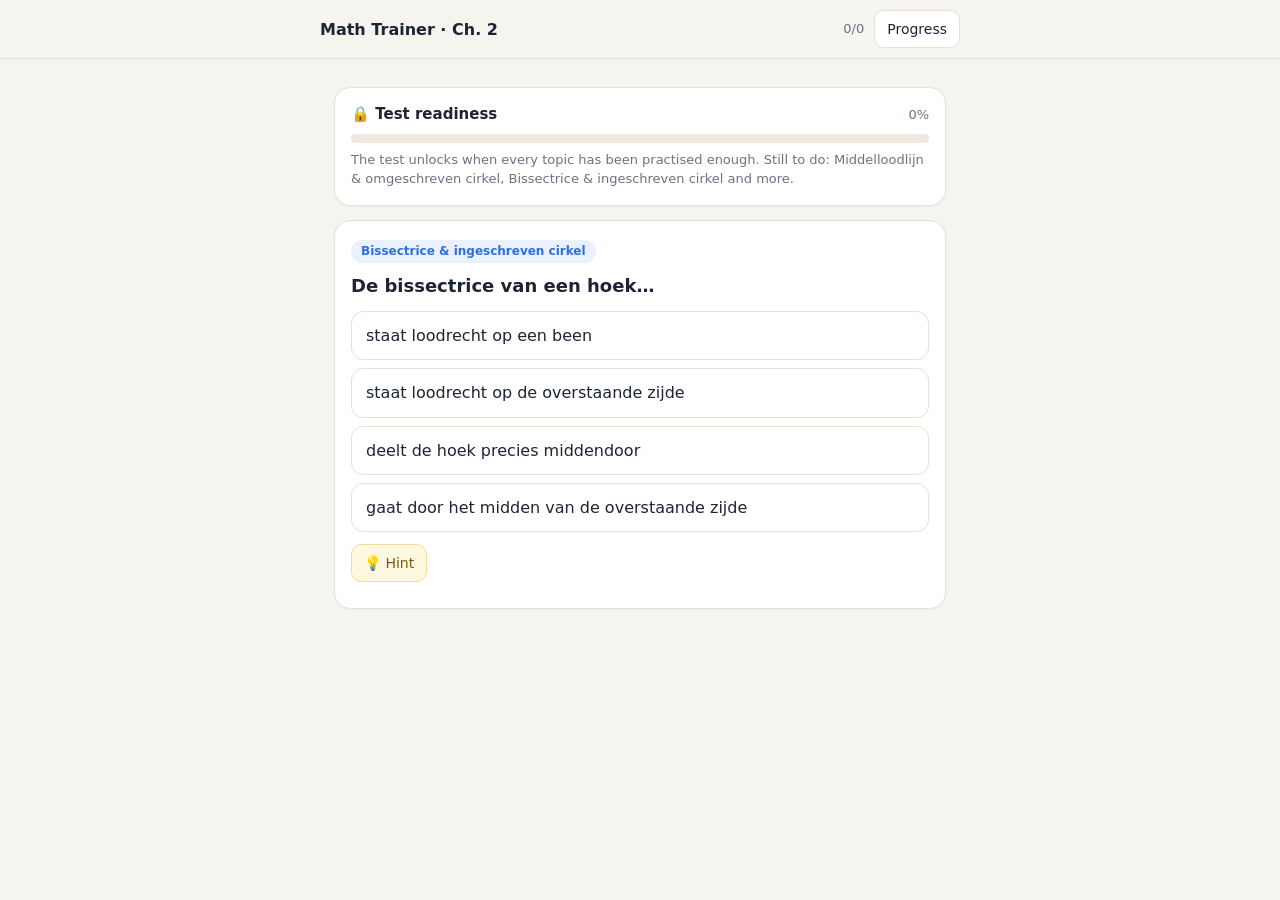
==== commit 9794e1b3: "Math quiz: explanation figures for theory questions Co-Authored-By: Claude Opus 5.5 <noreply@anthrop" ====
--- a/site/wiskunde/index.html
+++ b/site/wiskunde/index.html
@@ -68,6 +68,7 @@
 .rv .ans{font-size:14.5px;margin-top:4px}
 .rv .ex{font-size:14.5px;margin-top:6px;background:#f8f6f1;border-radius:10px;padding:8px 10px}
 .hist{font-size:14px;display:flex;justify-content:space-between;padding:4px 0;border-bottom:1px dashed var(--line)}
+.illus{margin-top:10px}.illus .fig{margin:6px 0 6px;max-height:250px;background:#fff}.illus .cap{font-size:14px;color:#374151}
 .prog{height:5px;background:#eee9de;border-radius:3px;overflow:hidden;margin:-2px 0 12px}
 .prog i{display:block;height:100%;background:var(--ink)}
 </style>
@@ -185,6 +186,124 @@
 ];
 const SK=Object.fromEntries(SKILLS.map(s=>[s.id,s]));
 
+
+/* ---------- explanation illustrations ("bewijs-plaatjes") ---------- */
+const RED='#d64545',BLUE='#2f6fde',GREEN='#1f9d55',GREY='#9ca3af';
+const T0=[P(0,8),P(10,8),P(3.5,1)];
+const TO=[P(0,6),P(10,6),P(2.2,3.8)];
+function triBase(f,T,names=['A','B','C']){const G=centroid(...T);T.forEach((V,i)=>f.vlabel(V,G,names[i]))}
+function bisFoot(V,p,q){const c=dist(V,p),b=dist(V,q);return add(p,mul(sub(q,p),c/(b+c)))}
+function lab(f,p,s,dx,dy,o={}){return f.text(add(p,P(dx*f.u,dy*f.u)),s,o)}
+const ILL={
+incircle(){const [A,B,C]=T0,I=incenter(A,B,C),r=inradius(A,B,C);const f=new Fig(T0);f.poly(T0);
+  [[A,B,C],[B,C,A],[C,A,B]].forEach(([V,p,q])=>f.line(V,bisFoot(V,p,q),RED,1.3));
+  f.circle(I,r,BLUE);const F=foot(I,A,B);f.line(I,F,BLUE,3.2);f.ra(F,sub(I,F),sub(B,F),BLUE);f.dot(I);
+  lab(f,I,'M',-5,-3,{bold:true});lab(f,mid(I,F),'straal',9,0,{c:BLUE,size:4.8,bold:true});lab(f,F,'F',0,5,{bold:true});
+  const G=centroid(A,B,C);f.vlabel(A,G,'A');f.vlabel(B,G,'B');f.vlabel(C,G,'C');
+  return {svg:f.svg(),cap:'De cirkel raakt zijde AB in F. Het lijnstuk MF staat <b>loodrecht</b> op AB: dat is de straal. Naar een hoekpunt meten is fout, want daar komt de cirkel niet.'}},
+incircleCenter(){const [A,B,C]=T0,I=incenter(A,B,C),r=inradius(A,B,C);const f=new Fig(T0);f.poly(T0);
+  [[A,B,C],[B,C,A],[C,A,B]].forEach(([V,p,q])=>{const D=bisFoot(V,p,q);f.line(V,D,RED,1.6);const rr=f.u*7;f.arc(V,p,D,rr);f.arc(V,D,q,rr*1.2)});
+  f.circle(I,r,BLUE,1.4);[[A,B],[B,C],[C,A]].forEach(([p,q])=>{const F=foot(I,p,q);f.line(I,F,BLUE,2.4,true);f.ra(F,sub(I,F),sub(q,F),BLUE)});
+  f.dot(I);lab(f,I,'M',-5,-3,{bold:true});triBase(f,T0);
+  return {svg:f.svg(),cap:'M ligt op alle <b>bissectrices</b> (rood). Daarom ligt M even ver van alle drie de zijden (blauwe stippellijnen, loodrecht). Twee bissectrices zijn genoeg: hun snijpunt is al M.'}},
+circum(){const [A,B,C]=T0,O=circumcenter(A,B,C),R0=dist(O,A);const f=new Fig([A,B,C,add(O,P(0,-R0)),add(O,P(0,R0)),add(O,P(R0,0)),add(O,P(-R0,0))],0.06);
+  f.poly(T0);[[A,B],[B,C],[C,A]].forEach(([p,q])=>{const M=mid(p,q);f.inf(M,perp(sub(q,p)),RED,1.4);f.ticks(p,M,1,RED);f.ticks(M,q,1,RED);f.ra(M,perp(sub(q,p)),sub(q,M),RED)});
+  f.circle(O,R0,BLUE);f.line(O,A,BLUE,3.2);f.dot(O);lab(f,O,'M',5,-3,{bold:true});lab(f,mid(O,A),'straal',0,-5,{c:BLUE,size:4.8,bold:true});triBase(f,T0);
+  return {svg:f.svg(),cap:'M is het snijpunt van de <b>middelloodlijnen</b> (rood). Elk punt op een middelloodlijn ligt even ver van twee hoekpunten, dus M ligt even ver van A, B en C. De straal is MA (naar een hoekpunt).'}},
+circumObtuse(){const [A,B,C]=TO,O=circumcenter(A,B,C);const f=new Fig([A,B,C,O],0.18);
+  f.poly(TO);[[A,B],[B,C],[C,A]].forEach(([p,q])=>{const M=mid(p,q);f.inf(M,perp(sub(q,p)),RED,1.4);f.ra(M,perp(sub(q,p)),sub(q,M),RED)});
+  f.circle(O,dist(O,A),BLUE,1.6);f.dot(O,GREEN,2.4);lab(f,O,'M',5,-2,{bold:true});triBase(f,TO);
+  return {svg:f.svg(),cap:'Bij een <b>stomphoekige</b> driehoek snijden de middelloodlijnen elkaar <b>buiten</b> de driehoek. Het middelpunt M van de omgeschreven cirkel ligt dus buiten.'}},
+mll(){const A=P(0,5),B=P(10,5),M=P(5,5),Pp=P(5,1.2);const f=new Fig([A,B,P(5,0),P(5,8.5)]);
+  f.line(A,B,'#1d2433',2.4);f.inf(M,P(0,1),RED,2.2);f.ticks(A,M,1);f.ticks(M,B,1);f.ra(M,P(0,-1),P(1,0),RED);
+  f.line(Pp,A,BLUE,2,true);f.line(Pp,B,BLUE,2,true);f.ticks(Pp,A,2,BLUE);f.ticks(Pp,B,2,BLUE);
+  [A,B,M,Pp].forEach(p=>f.dot(p));lab(f,A,'A',-4,0,{bold:true});lab(f,B,'B',4,0,{bold:true});lab(f,M,'M',4,4,{bold:true});lab(f,Pp,'P',5,-1,{bold:true});
+  return {svg:f.svg(),cap:'De middelloodlijn (rood) gaat door het <b>midden</b> M van AB en staat er <b>loodrecht</b> op. Elk punt P erop ligt <b>even ver van A als van B</b>: PA = PB (dubbele streepjes).'}},
+bis(){const A=P(0,8),r1=P(11,8),r2=P(8.5,0.5);const d=norm(add(norm(sub(r1,A)),norm(sub(r2,A))));const Pp=add(A,mul(d,7.2));const f=new Fig([A,r1,r2,add(A,mul(d,10))]);
+  f.line(A,r1,'#1d2433',2.4);f.line(A,r2,'#1d2433',2.4);f.line(A,add(A,mul(d,10.5)),RED,2.2);const rr=f.u*10;f.arc(A,r1,Pp,rr);f.arc(A,Pp,r2,rr*1.15);
+  [[A,r1],[A,r2]].forEach(([p,q])=>{const F=foot(Pp,p,q);f.line(Pp,F,BLUE,2,true);f.ra(F,sub(Pp,F),sub(q,F),BLUE);f.ticks(Pp,F,2,BLUE)});
+  f.dot(Pp);lab(f,Pp,'P',5,-1,{bold:true});lab(f,A,'A',-4,0,{bold:true});lab(f,add(A,mul(d,10.5)),'bissectrice',0,-5,{c:RED,size:4.6});
+  return {svg:f.svg(),cap:'De bissectrice (rood) deelt de hoek in <b>twee gelijke hoeken</b> (boogjes). Elk punt P erop ligt <b>even ver van beide benen</b>; die afstand meet je loodrecht (blauw).'}},
+zwaartelijn(){const [A,B,C]=T0,Z=centroid(A,B,C);const f=new Fig(T0);f.poly(T0);
+  [[A,B,C],[B,C,A]].forEach(([V,p,q])=>f.line(V,mid(p,q),RED,1.2,true));const M=mid(A,B);f.line(C,M,RED,3);f.ticks(A,M,1);f.ticks(M,B,1);
+  f.dot(Z);lab(f,Z,'Z',5,-1,{bold:true});lab(f,M,'midden',0,5,{c:RED,size:4.6});triBase(f,T0);
+  return {svg:f.svg(),cap:'Zwaartelijn: van hoekpunt C naar het <b>midden</b> van AB (gelijke streepjes). Niet per se loodrecht! De drie zwaartelijnen gaan door één punt: het zwaartepunt Z. Elke zwaartelijn verdeelt de driehoek in twee even zware stukken.'}},
+hoogtelijn(){const [A,B,C]=T0,H=orthocenter(A,B,C);const f=new Fig(T0);f.poly(T0);
+  [[A,B,C],[B,C,A]].forEach(([V,p,q])=>f.line(V,foot(V,p,q),RED,1.2,true));const F=foot(C,A,B);f.line(C,F,RED,3);f.ra(F,sub(C,F),sub(B,F),RED);
+  f.dot(H);lab(f,H,'H',5,-1,{bold:true});triBase(f,T0);
+  return {svg:f.svg(),cap:'Hoogtelijn: door hoekpunt C en <b>loodrecht</b> op de overstaande zijde AB (hoekje). Niet per se naar het midden! De drie hoogtelijnen gaan door één punt: het hoogtepunt H.'}},
+hoogteObtuse(){const [A,B,C]=TO,H=orthocenter(A,B,C);const f=new Fig([A,B,C,H],0.16);
+  [[A,B],[B,C],[C,A]].forEach(([p,q])=>f.inf(p,sub(q,p),GREY,1.2,true));f.poly(TO);
+  [[A,B,C],[B,C,A],[C,A,B]].forEach(([V,p,q])=>{f.inf(V,perp(sub(q,p)),RED,1.6);const F=foot(V,p,q);f.ra(F,sub(V,F),sub(q,F),RED)});
+  f.dot(H,GREEN,2.4);lab(f,H,'H',5,-1,{bold:true});triBase(f,TO);
+  return {svg:f.svg(),cap:'Stomphoekige driehoek: eerst de zijden <b>verlengen</b> (grijze stippellijnen), dan loodrecht tekenen. De hoogtelijnen snijden elkaar <b>buiten</b> de driehoek: daar ligt het hoogtepunt H.'}},
+hoogteRight(){const A=P(0,7),B=P(8,7),C=P(0,1);const T=[A,B,C];const f=new Fig(T);f.poly(T);f.ra(A,P(1,0),P(0,-1),RED);
+  f.line(A,B,RED,2.6);f.line(A,C,RED,2.6);const F=foot(A,B,C);f.line(A,F,RED,1.6,true);f.ra(F,sub(A,F),sub(B,F),RED);
+  f.dot(A,GREEN,2.4);lab(f,A,'A = H',-6,5,{bold:true});lab(f,B,'B',4,3,{bold:true});lab(f,C,'C',-4,-2,{bold:true});
+  return {svg:f.svg(),cap:'Bij een rechte hoek in A zijn AB en AC <b>zelf al hoogtelijnen</b> (ze staan loodrecht op elkaar). Ze snijden elkaar in A, dus het hoogtepunt H is A.'}},
+stomp(){const [A,B,C]=TO;const f=new Fig(TO);f.poly(TO);f.arc(C,A,B,f.u*8,RED);lab(f,C,'> 90°',0,14,{c:RED,bold:true,size:5});triBase(f,TO);
+  return {svg:f.svg(),cap:'Een stomphoekige driehoek heeft <b>één hoek groter dan 90°</b>. Er kan er maar één zijn, want alle hoeken samen zijn 180°.'}},
+areaTri(){const A=P(0,7),B=P(10,7),C=P(6.5,1),F=P(6.5,7);const f=new Fig([A,B,P(0,1),P(10,1)]);
+  f.poly([A,B,P(10,1),P(0,1)],'#dbe7fb',GREY);f.poly([A,B,C]);f.line(C,F,BLUE,2,true);f.ra(F,P(0,-1),P(1,0),BLUE);
+  lab(f,mid(A,B),'zijde',0,5,{c:'#c2410c',bold:true});lab(f,mid(C,F),'hoogte',-8,0,{c:BLUE,size:4.8,bold:true});
+  return {svg:f.svg(),cap:'Om de driehoek past een rechthoek. De twee blauwe stukken samen zijn precies even groot als de gele driehoek (de hoogte knipt ze in spiegelparen). Dus driehoek = <b>½ × zijde × hoogte</b>.'}},
+areaPar(){const A=P(0,6),B=P(8,6),C=P(10.5,1),D=P(2.5,1),F=P(2.5,6);const f=new Fig([A,B,C,D]);
+  f.poly([A,B,D]);f.poly([B,C,D],'#fcd9b6');f.line(D,F,BLUE,2,true);f.ra(F,P(0,-1),P(1,0),BLUE);
+  lab(f,mid(A,B),'zijde',0,5,{c:'#c2410c',bold:true});lab(f,mid(D,F),'hoogte',-8,0,{c:BLUE,size:4.6,bold:true});
+  ['A','B','C','D'].forEach((n,i)=>f.vlabel([A,B,C,D][i],mid(A,C),n));
+  return {svg:f.svg(),cap:'De diagonaal BD knipt het parallellogram in <b>twee gelijke driehoeken</b>. Elk is ½ × zijde × hoogte, samen dus <b>zijde × hoogte</b> (geen ½). De schuine zijde is níet de hoogte.'}},
+areaTrap(){const A=P(0,5),B=P(8,5),C=P(6,1),D=P(2,1),A2=P(14,1),D2=P(12,5);const f=new Fig([A,D2,A2,D]);
+  f.poly([A,B,C,D]);f.poly([A2,C,B,D2],'#fcd9b6');f.line(D,P(2,5),BLUE,2,true);
+  lab(f,mid(A,B),'a',0,5,{c:'#c2410c',bold:true});lab(f,mid(B,D2),'c',0,5,{c:'#c2410c',bold:true});lab(f,mid(D,C),'c',0,-5,{c:'#c2410c',bold:true});lab(f,mid(C,A2),'a',0,-5,{c:'#c2410c',bold:true});lab(f,P(2,3),'h',-4,0,{c:BLUE,bold:true});
+  return {svg:f.svg(),cap:'Leg het trapezium twee keer tegen elkaar (één omgedraaid): je krijgt een parallellogram met zijde <b>a + c</b>. Eén trapezium is de helft: <b>½ × (a + c) × hoogte</b>.'}},
+areaObtuse(){const A=P(0,6),B=P(6,6),C=P(9,1),F=P(9,6);const f=new Fig([A,B,C,F]);
+  f.line(B,F,GREY,1.6,true);f.poly([A,B,C]);f.line(C,F,BLUE,2,true);f.ra(F,P(0,-1),P(-1,0),BLUE);
+  lab(f,mid(A,B),'zijde',0,5,{c:'#c2410c',bold:true});lab(f,mid(B,F),'verlengde',0,5,{c:GREY,size:4.2});lab(f,mid(C,F),'hoogte',8,0,{c:BLUE,size:4.6,bold:true});
+  return {svg:f.svg(),cap:'De hoogte valt buiten de driehoek, op het <b>verlengde</b> van AB (grijs). Dat verlengde is alleen een hulplijn. In de formule gebruik je alleen de echte zijde AB.'}},
+distLine(){const f=new Fig([P(0,1),P(10,7)]);f.line(P(0,4),P(10,4),'#1d2433',2.6);f.line(P(0,2),P(10,2),BLUE,2.2,true);f.line(P(0,6),P(10,6),BLUE,2.2,true);
+  f.line(P(5,4),P(5,2),RED,1.6);f.line(P(5,4),P(5,6),RED,1.6);f.ra(P(5,4),P(0,-1),P(1,0),RED);f.ra(P(5,4),P(0,1),P(1,0),RED);
+  lab(f,P(10,4),'l',3,0,{bold:true});lab(f,P(5,3),'1 cm',7,0,{c:RED,size:4.6});lab(f,P(5,5),'1 cm',7,0,{c:RED,size:4.6});
+  return {svg:f.svg(),cap:'Alle punten op 1 cm van lijn l: <b>twee</b> lijnen evenwijdig aan l, aan elke kant één. De afstand meet je loodrecht.'}},
+circleRegions(){const A=P(5,5),r=3;const f=new Fig([P(1.2,1.5),P(9.6,8.8)],0.04);
+  f.parts.push(`<circle cx="5" cy="5" r="3" fill="#dbe7fb"/>`);f.circle(A,r,BLUE,2.4);f.dot(A);lab(f,A,'A',0,4,{bold:true});
+  f.line(A,P(8,5),'#1d2433',1.4,true);lab(f,P(6.5,5),'3 cm',0,-4.5,{size:5.5});
+  const Q=P(5+3*Math.cos(-2.2),5+3*Math.sin(-2.2));f.dot(Q,RED,2);lab(f,Q,'op de cirkel',-6,-6,{c:RED,size:6,bold:true});
+  lab(f,P(5,6.6),'binnengebied',0,0,{c:BLUE,size:6,bold:true});lab(f,P(7.6,8.5),'buitengebied',0,0,{c:'#6b7280',size:6,bold:true});
+  return {svg:f.svg(),cap:'⊙(A, 3 cm): precies 3 cm = <b>op</b> de cirkel. Minder dan 3 cm = <b>binnengebied</b>. Meer dan 3 cm = <b>buitengebied</b>.'}},
+perpDist(){const Pp=P(4,1.5),F=P(4,7);const f=new Fig([P(0,1),P(10,7)]);f.line(P(0,7),P(10,7),'#1d2433',2.4);
+  f.line(Pp,P(8.5,7),GREY,1.6,true);f.line(Pp,P(0.5,7),GREY,1.6,true);f.line(Pp,F,BLUE,3);f.ra(F,P(0,-1),P(1,0),BLUE);
+  f.dot(Pp);lab(f,Pp,'P',0,-4,{bold:true});lab(f,P(10,7),'l',3,0,{bold:true});lab(f,mid(Pp,F),'kortst',-7,0,{c:BLUE,size:4.6,bold:true});
+  return {svg:f.svg(),cap:'De afstand van P tot lijn l is de <b>kortste</b> weg: loodrecht (blauw). Schuine lijnen (grijs) zijn altijd langer.'}},
+colorIn(){return colorCombo(true)},colorOut(){return colorCombo(false)},
+samen(){const W=10,H=8,w=4,hh=3;const pts=[P(0,0),P(W,0),P(W,-(H-hh)),P(W-w,-(H-hh)),P(W-w,-H),P(0,-H)];const f=new Fig([P(0,0),P(W,-H)]);
+  f.poly([P(W-w,-H),P(W,-H),P(W,-(H-hh)),P(W-w,-(H-hh))],'#fde2e2',RED);f.poly(pts);lab(f,P(W-w/2,-H+hh/2),'− stukje',0,0,{c:RED,size:4.6,bold:true});
+  return {svg:f.svg(),cap:'<b>Stukje toevoegen:</b> maak er een grote rechthoek van (met het rode stukje erbij) en trek het rode stukje er weer af. Of <b>splitsen</b>: knip de figuur in twee rechthoeken en tel ze op.'}}
+};
+function colorCombo(inside){
+  const A=P(1,7.5),B=P(9,3.5),M=mid(A,B),d=norm(perp(sub(B,A))),C=add(add(M,mul(d,-1.2)),P(1.3,0.6)),r=2.2;
+  const f=new Fig([P(0.5,1.5),P(9.5,9)],0.05);
+  // intersections of line M+t d with circle C,r
+  const w=sub(M,C),bq=dot(w,d),cq=dot(w,w)-r*r,disc=Math.sqrt(bq*bq-cq),t1=-bq-disc,t2=-bq+disc;
+  const p1=add(M,mul(d,t1)),p2=add(M,mul(d,t2));
+  f.parts.push(`<circle cx="${C.x}" cy="${C.y}" r="${r}" fill="${inside?'#dbe7fb':'none'}"/>`);
+  f.circle(C,r,BLUE,1.8);f.inf(M,d,RED,1.2,true);
+  if(inside)f.line(p1,p2,GREEN,5);else{f.line(p1,add(M,mul(d,-30)),GREEN,5);f.line(p2,add(M,mul(d,30)),GREEN,5)}
+  f.line(A,B,GREY,1.2,true);f.ticks(A,M,1,GREY);f.ticks(M,B,1,GREY);
+  [A,B,C].forEach(p=>f.dot(p));lab(f,A,'A',-4,0,{bold:true});lab(f,B,'B',4,0,{bold:true});lab(f,C,'C',4,2,{bold:true});
+  return {svg:f.svg(),cap:`Stap 1: even ver van A en B → middelloodlijn (rode stippellijn). Stap 2: ${inside?'minder':'meer'} dan 2 cm van C → ${inside?'binnen':'buiten'} de cirkel. Je kleurt alleen het <b>groene</b> stuk: waar beide kloppen.`};
+}
+const ILLMAP={
+ mll:['mll','mll','mll','circum','circum','circum','circum','mll','circumObtuse'],
+ bis:['bis','bis','bis','incircle','incircleCenter','incircle','incircleCenter','incircleCenter'],
+ zh:['zwaartelijn','hoogtelijn','zwaartelijn','hoogtelijn','hoogteObtuse','hoogteRight','hoogtelijn','hoogteObtuse','zwaartelijn','stomp'],
+ kleur:['circleRegions','distLine','bis','circleRegions','circleRegions','colorIn','colorOut','perpDist','mll'],
+ theorie:['areaTri','areaPar','areaTrap','areaTri','areaTrap','areaPar','areaTri',null,'samen','areaObtuse','areaTri','samen']
+};
+const ILLMAP_TF={
+ mll:['mll','circum','circum','circumObtuse'],bis:['bis','incircleCenter','incircle','incircle'],
+ zh:['hoogtelijn','hoogteObtuse','zwaartelijn','hoogtelijn'],kleur:['distLine','circleRegions','perpDist'],theorie:['areaPar','areaTri','areaTrap','areaPar']
+};
+function illHTML(name){if(!name||!ILL[name])return '';const r=ILL[name]();return `<div class="illus">${r.svg}<div class="cap">${r.cap}</div></div>`}
 /* ---------- concept bank: [vraag, goed, fout, fout, fout, uitleg, hint] ---------- */
 const BANK={
 mll:[
@@ -282,13 +401,14 @@
 function genBank(skill){
   if(TF[skill]&&Math.random()<0.28){
     let q,t=0;do{q=pick(TF[skill]);t++}while(recent.includes(skill+q[0])&&t<20);
-    return {skill,key:skill+q[0],type:'mc',prompt:'Waar of niet waar? '+q[0],options:['Waar','Niet waar'],answerIndex:q[1]?0:1,explain:q[2],hints:[TF_HINT]};
+    const ti=TF[skill].indexOf(q);
+    return {skill,key:skill+q[0],type:'mc',prompt:'Waar of niet waar? '+q[0],options:['Waar','Niet waar'],answerIndex:q[1]?0:1,explain:q[2]+illHTML((ILLMAP_TF[skill]||[])[ti]),hints:[TF_HINT]};
   }
   const bank=BANK[skill];
   let q,tries=0;
   do{q=pick(bank);tries++}while(recent.includes(skill+q[0])&&tries<20);
   const opts=shuffle(q.slice(1,5).map((t,i)=>({t,ok:i===0})));
-  return {skill,key:skill+q[0],type:'mc',prompt:q[0],options:opts.map(o=>o.t),answerIndex:opts.findIndex(o=>o.ok),explain:q[5],hints:[q[6]]};
+  return {skill,key:skill+q[0],type:'mc',prompt:q[0],options:opts.map(o=>o.t),answerIndex:opts.findIndex(o=>o.ok),explain:q[5]+illHTML((ILLMAP[skill]||[])[bank.indexOf(q)]),hints:[q[6]]};
 }
 /* ---------- recognise a line ---------- */
 function genHerken(){
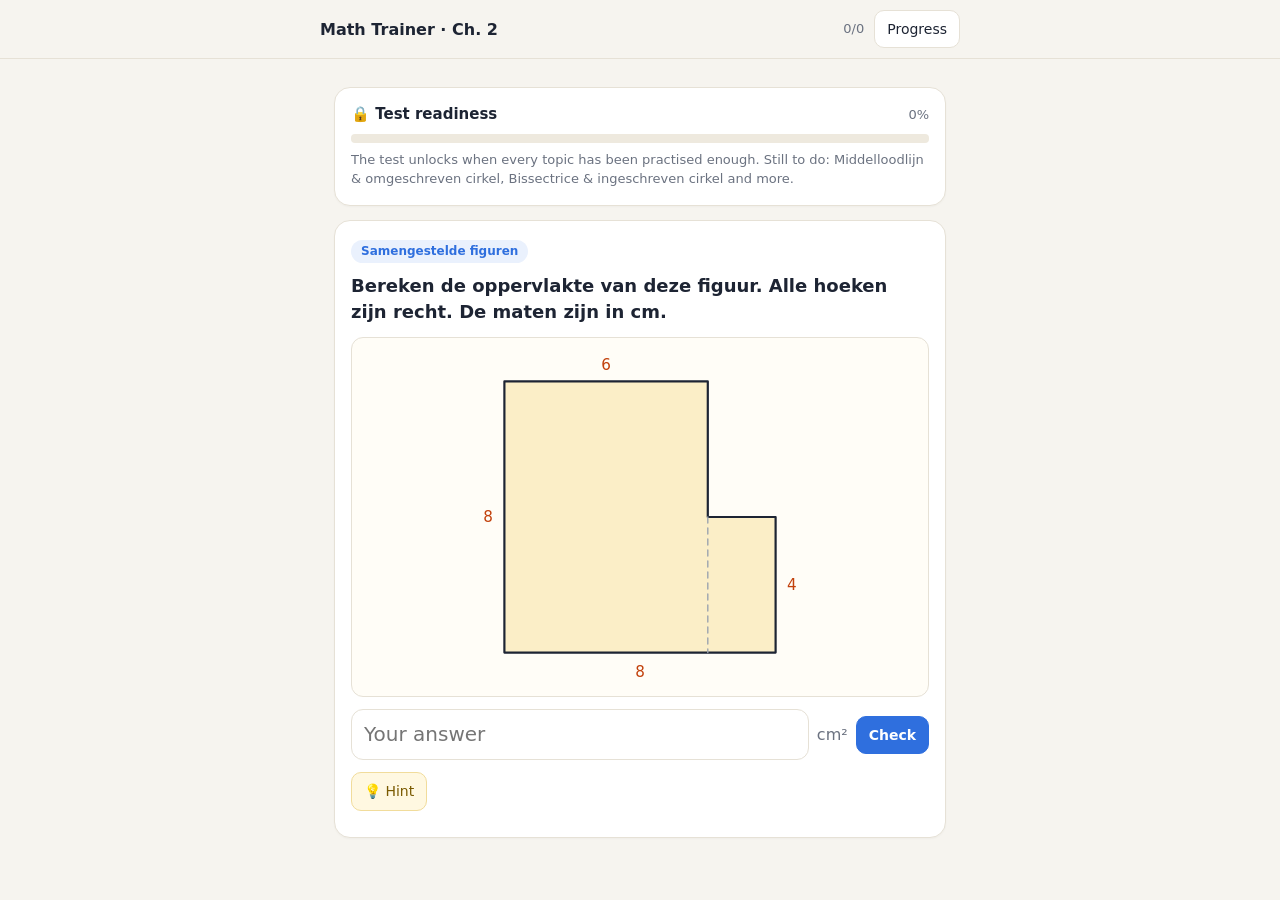
==== commit eed2124f: "Math quiz: use small whole numbers in all calculation questions Co-Authored-By: Claude Opus 5.5 <nor" ====
--- a/site/wiskunde/index.html
+++ b/site/wiskunde/index.html
@@ -469,14 +469,11 @@
 }
 
 /* ---------- area: triangle ---------- */
-function units(){
-  const r=Math.random();
-  if(r<0.25)return {u:'mm',b:RI(20,80),h:RI(15,60),e:()=>RI(8,25)};
-  if(r<0.5)return {u:'cm',b:RI(20,90)/10,h:RI(15,70)/10,e:()=>RI(8,25)/10};
-  return {u:'cm',b:RI(4,14),h:RI(3,11),e:()=>RI(2,5)};
+function units(even){
+  for(;;){const b=RI(3,10),h=RI(2,8);if(!even||(b*h)%2===0)return {u:'cm',b,h,e:()=>RI(1,3)}}
 }
 function genOpTri(){
-  const U=units(),b=U.b,h=U.h,obtuse=Math.random()<0.4,flip=Math.random()<0.5;
+  const U=units(true),b=U.b,h=U.h,obtuse=Math.random()<0.4,flip=Math.random()<0.5;
   let ax,ext=0;
   if(obtuse){ext=U.e();ax=b+ext}else{ax=b*R(0.22,0.78)}
   let A=P(0,0),B=P(b,0),C=P(ax,-h),F=P(ax,0);
@@ -490,26 +487,26 @@
   f.text(add(mid(C,F),P((flip?-1:1)*(obtuse?1:-1)*f.u*6,0)),fmt(h),{c:'#2f6fde'});
   let extra='';
   if(obtuse){const E0=flip?A:B;f.text(add(mid(E0,F),P(0,f.u*7)),fmt(ext),{c:'#6b7280'});extra=` Het verlengde stuk (${fmt(ext)}) is alleen een hulplijn: dat tel je <b>niet</b> mee.`}
-  else{const s=Math.round(dist(A,C)*10)/10;f.sideLabel(A,C,G,fmt(s));extra=` De schuine zijde AC (${fmt(s)}) heb je niet nodig.`}
+  else{const s=Math.max(Math.round(dist(A,C)),h+1);f.sideLabel(A,C,G,fmt(s));extra=` De schuine zijde AC (${fmt(s)}) heb je niet nodig.`}
   const ans=b*h/2;
   return {skill:'optri',key:'optri'+Math.random(),type:'num',prompt:`Bereken de oppervlakte van △ABC. De maten zijn in ${U.u}.`,svg:f.svg(),answer:ans,unit:U.u+'²',hints:['Zoek de hoogte (blauwe stippellijn met rechte hoek). Op welke zijde staat die loodrecht? Niet alle getallen heb je nodig.',`Opp. = ½ × ${fmt(b)} × ${fmt(h)}`],
     explain:`De hoogte ${fmt(h)} hoort bij zijde AB = ${fmt(b)} (ze staan loodrecht op elkaar).<br>Opp. = ½ × ${fmt(b)} × ${fmt(h)} = <b>${fmt(ans)} ${U.u}²</b>.${extra}`};
 }
 function genOpPar(){
-  const U=units(),b=U.b,h=U.h,s=b*R(0.2,0.5);
+  const U=units(false),b=U.b,h=U.h,s=b*R(0.2,0.5);
   const A=P(0,0),B=P(b,0),C=P(b+s,-h),D=P(s,-h),F=P(s,0);
   const f=new Fig([A,B,C,D]);const G=mid(A,C);
   f.poly([A,B,C,D]);f.line(D,F,'#2f6fde',2,true);f.ra(F,sub(D,F),sub(B,F),'#2f6fde');
   ['A','B','C','D'].forEach((n,i)=>f.vlabel([A,B,C,D][i],G,n));
   f.text(add(mid(A,B),P(0,f.u*7)),fmt(b),{c:'#c2410c'});
   f.text(add(mid(D,F),P(f.u*6,0)),fmt(h),{c:'#2f6fde'});
-  const sl=Math.round(dist(A,D)*10)/10;f.sideLabel(A,D,G,fmt(sl));
+  const sl=Math.max(Math.round(dist(A,D)),h+1);f.sideLabel(A,D,G,fmt(sl));
   const ans=b*h;
   return {skill:'oppar',key:'oppar'+Math.random(),type:'num',prompt:`Bereken de oppervlakte van parallellogram ABCD. De maten zijn in ${U.u}.`,svg:f.svg(),answer:ans,unit:U.u+'²',hints:['Parallellogram: zijde × hoogte (geen ½). De hoogte is de blauwe stippellijn, niet de schuine zijde.',`Opp. = ${fmt(b)} × ${fmt(h)}`],
     explain:`Opp. parallellogram = zijde × bijbehorende hoogte = ${fmt(b)} × ${fmt(h)} = <b>${fmt(ans)} ${U.u}²</b>.<br>Geen ½! En de schuine zijde (${fmt(sl)}) is <b>niet</b> de hoogte.`};
 }
 function genOpTrap(){
-  const U=units();let a=U.b,h=U.h;let c=Math.round(a*R(0.35,0.7)*(U.u==='mm'?1:10))/(U.u==='mm'?1:10);if(U.b%1===0&&U.u==='cm')c=Math.max(2,Math.round(a*R(0.35,0.7)));
+  const U={u:'cm'};let a,c,h;do{a=RI(5,10);c=RI(2,a-2);h=RI(2,8)}while(((a+c)*h)%2);
   const right=Math.random()<0.3;const p=right?0:(a-c)*R(0.2,0.8);
   const A=P(0,0),B=P(a,0),C=P(p+c,-h),D=P(p,-h),F=P(p,0);
   const f=new Fig([A,B,C,D]);const G=centroid(A,B,C);
@@ -519,21 +516,21 @@
   f.text(add(mid(A,B),P(0,f.u*7)),fmt(a),{c:'#c2410c'});
   f.text(add(mid(D,C),P(0,-f.u*6)),fmt(c),{c:'#c2410c'});
   f.text(add(mid(D,F),P(right?-f.u*6:f.u*6,0)),fmt(h),{c:'#2f6fde'});
-  if(!right){const sl=Math.round(dist(B,C)*10)/10;f.sideLabel(B,C,G,fmt(sl))}
+  if(!right){const sl=Math.max(Math.round(dist(B,C)),h+1);f.sideLabel(B,C,G,fmt(sl))}
   const ans=(a+c)*h/2;
   return {skill:'optrap',key:'optrap'+Math.random(),type:'num',prompt:`Bereken de oppervlakte van trapezium ABCD (AB // CD). De maten zijn in ${U.u}.`,svg:f.svg(),answer:ans,unit:U.u+'²',hints:['Trapezium: ½ × (som van de twee evenwijdige zijden) × hoogte.',`Opp. = ½ × (${fmt(a)} + ${fmt(c)}) × ${fmt(h)}`],
     explain:`Opp. trapezium = ½ × (som evenwijdige zijden) × hoogte = ½ × (${fmt(a)} + ${fmt(c)}) × ${fmt(h)} = ½ × ${fmt(a+c)} × ${fmt(h)} = <b>${fmt(ans)} ${U.u}²</b>.`};
 }
 function genTerug(){
   const v=pick(['tri','par','trap']);
-  if(v==='tri'){const z=RI(4,16),h=RI(3,12),A=z*h/2;return {skill:'terug',key:'terug'+Math.random(),type:'num',prompt:`Een driehoek ABC heeft een oppervlakte van ${fmt(A)} cm². Zijde AB is ${z} cm. Hoe lang is de hoogte die bij AB hoort?`,answer:h,unit:'cm',hints:['Schrijf de formule op en vul in wat je weet: ½ × zijde × hoogte = oppervlakte.',`Hoogte = 2 × ${fmt(A)} ÷ ${z}`],explain:`½ × ${z} × hoogte = ${fmt(A)}, dus hoogte = 2 × ${fmt(A)} ÷ ${z} = ${fmt(2*A)} ÷ ${z} = <b>${h} cm</b>.`}}
-  if(v==='par'){const z=RI(4,15),h=RI(3,12),A=z*h;return {skill:'terug',key:'terug'+Math.random(),type:'num',prompt:`Een parallellogram heeft een oppervlakte van ${A} cm². Eén zijde is ${z} cm. Hoe lang is de hoogte die bij die zijde hoort?`,answer:h,unit:'cm',hints:['Parallellogram: zijde × hoogte = oppervlakte. Werk terug.',`Hoogte = ${A} ÷ ${z}`],explain:`${z} × hoogte = ${A}, dus hoogte = ${A} ÷ ${z} = <b>${h} cm</b>.`}}
-  const a=RI(7,16),c=RI(3,a-2),hh=pick([RI(3,10),RI(6,19)/2]),A=(a+c)*hh/2;
+  if(v==='tri'){let z,h;do{z=RI(3,10);h=RI(2,8)}while((z*h)%2);const A=z*h/2;return {skill:'terug',key:'terug'+Math.random(),type:'num',prompt:`Een driehoek ABC heeft een oppervlakte van ${fmt(A)} cm². Zijde AB is ${z} cm. Hoe lang is de hoogte die bij AB hoort?`,answer:h,unit:'cm',hints:['Schrijf de formule op en vul in wat je weet: ½ × zijde × hoogte = oppervlakte.',`Hoogte = 2 × ${fmt(A)} ÷ ${z}`],explain:`½ × ${z} × hoogte = ${fmt(A)}, dus hoogte = 2 × ${fmt(A)} ÷ ${z} = ${fmt(2*A)} ÷ ${z} = <b>${h} cm</b>.`}}
+  if(v==='par'){const z=RI(2,10),h=RI(2,8),A=z*h;return {skill:'terug',key:'terug'+Math.random(),type:'num',prompt:`Een parallellogram heeft een oppervlakte van ${A} cm². Eén zijde is ${z} cm. Hoe lang is de hoogte die bij die zijde hoort?`,answer:h,unit:'cm',hints:['Parallellogram: zijde × hoogte = oppervlakte. Werk terug.',`Hoogte = ${A} ÷ ${z}`],explain:`${z} × hoogte = ${A}, dus hoogte = ${A} ÷ ${z} = <b>${h} cm</b>.`}}
+  let a,c,hh;do{a=RI(5,10);c=RI(2,a-2);hh=RI(2,8)}while(((a+c)*hh)%2);const A=(a+c)*hh/2;
   return {skill:'terug',key:'terug'+Math.random(),type:'num',prompt:`Van trapezium ABCD is AB // CD, AB = ${a} cm, CD = ${c} cm en de oppervlakte is ${fmt(A)} cm². Bereken de hoogte.`,answer:hh,unit:'cm',hints:['Trapezium: ½ × (AB + CD) × hoogte = oppervlakte. Werk terug.',`Hoogte = 2 × ${fmt(A)} ÷ (${a} + ${c})`],explain:`½ × (${a} + ${c}) × hoogte = ${fmt(A)}, dus hoogte = 2 × ${fmt(A)} ÷ ${a+c} = ${fmt(2*A)} ÷ ${a+c} = <b>${fmt(hh)} cm</b>.`};
 }
 function genCoord(){
   let x1,y1,y2,x3,y3;
-  do{x1=RI(-4,4);y1=RI(-4,4);y2=y1+RI(2,6)*pick([1,-1]);x3=x1+RI(2,7)*pick([1,-1]);y3=RI(-5,5)}while(y2<-5||y2>5||x3<-5||x3>5);
+  do{x1=RI(-4,4);y1=RI(-4,4);y2=y1+RI(2,6)*pick([1,-1]);x3=x1+RI(2,6)*pick([1,-1]);y3=RI(-5,5)}while(y2<-5||y2>5||x3<-5||x3>5||(Math.abs(y2-y1)*Math.abs(x3-x1))%2);
   const horiz=Math.random()<0.5;
   let p=[[x1,y1],[x1,y2],[x3,y3]];if(horiz)p=p.map(([x,y])=>[y,x]);
   const n=shuffle(['P','Q','R']).slice(0,1)[0];const names=['P','Q','R'];
@@ -552,7 +549,7 @@
 }
 function genSamen(){
   if(Math.random()<0.5){
-    const W=RI(7,12),H=RI(6,10),w=RI(2,W-4),hh=RI(2,H-3);
+    const W=RI(6,10),H=RI(5,9),w=RI(2,W-3),hh=RI(2,H-3);
     const pts=[P(0,0),P(W,0),P(W,-(H-hh)),P(W-w,-(H-hh)),P(W-w,-H),P(0,-H)];
     const f=new Fig(pts);f.poly(pts);f.line(P(W-w,-(H-hh)),P(W-w,0),'#9ca3af',1.4,true);
     f.text(P(W/2,f.u*7),W,{c:'#c2410c'});f.text(P(-f.u*6,-H/2),H,{c:'#c2410c'});
@@ -561,7 +558,7 @@
     return {skill:'samen',key:'samen'+Math.random(),type:'num',prompt:'Bereken de oppervlakte van deze figuur. Alle hoeken zijn recht. De maten zijn in cm.',svg:f.svg(),answer:ans,unit:'cm²',hints:['Maak er in gedachten één grote rechthoek van en haal het ontbrekende hoekje eraf.',`Grote rechthoek = ${W} × ${H}. Hoe breed en hoog is het hoekje? Trek de maten van elkaar af.`],
       explain:`<b>Stukje toevoegen:</b> grote rechthoek ${W} × ${H} = ${W*H}. Het ontbrekende hoekje is ${W} − ${W-w} = ${w} breed en ${H} − ${H-hh} = ${hh} hoog, dus ${w*hh}.<br>Opp. = ${W*H} − ${w*hh} = <b>${ans} cm²</b>.<br>(Splitsen kan ook: ${W-w} × ${H} + ${w} × ${H-hh} = ${(W-w)*H} + ${w*(H-hh)} = ${ans}.)`};
   }
-  const W=RI(4,12)*1,H1=RI(3,8),H2=RI(2,6),ax=W*R(0.3,0.7);
+  const W=2*RI(2,5),H1=RI(2,6),H2=RI(2,5),ax=W*R(0.3,0.7);
   const pts=[P(0,0),P(W,0),P(W,-H1),P(ax,-H1-H2),P(0,-H1)];
   const f=new Fig(pts);f.poly(pts);f.line(P(0,-H1),P(W,-H1),'#9ca3af',1.4,true);
   f.line(P(ax,-H1-H2),P(ax,-H1),'#2f6fde',2,true);f.ra(P(ax,-H1),P(0,-1),P(1,0),'#2f6fde');
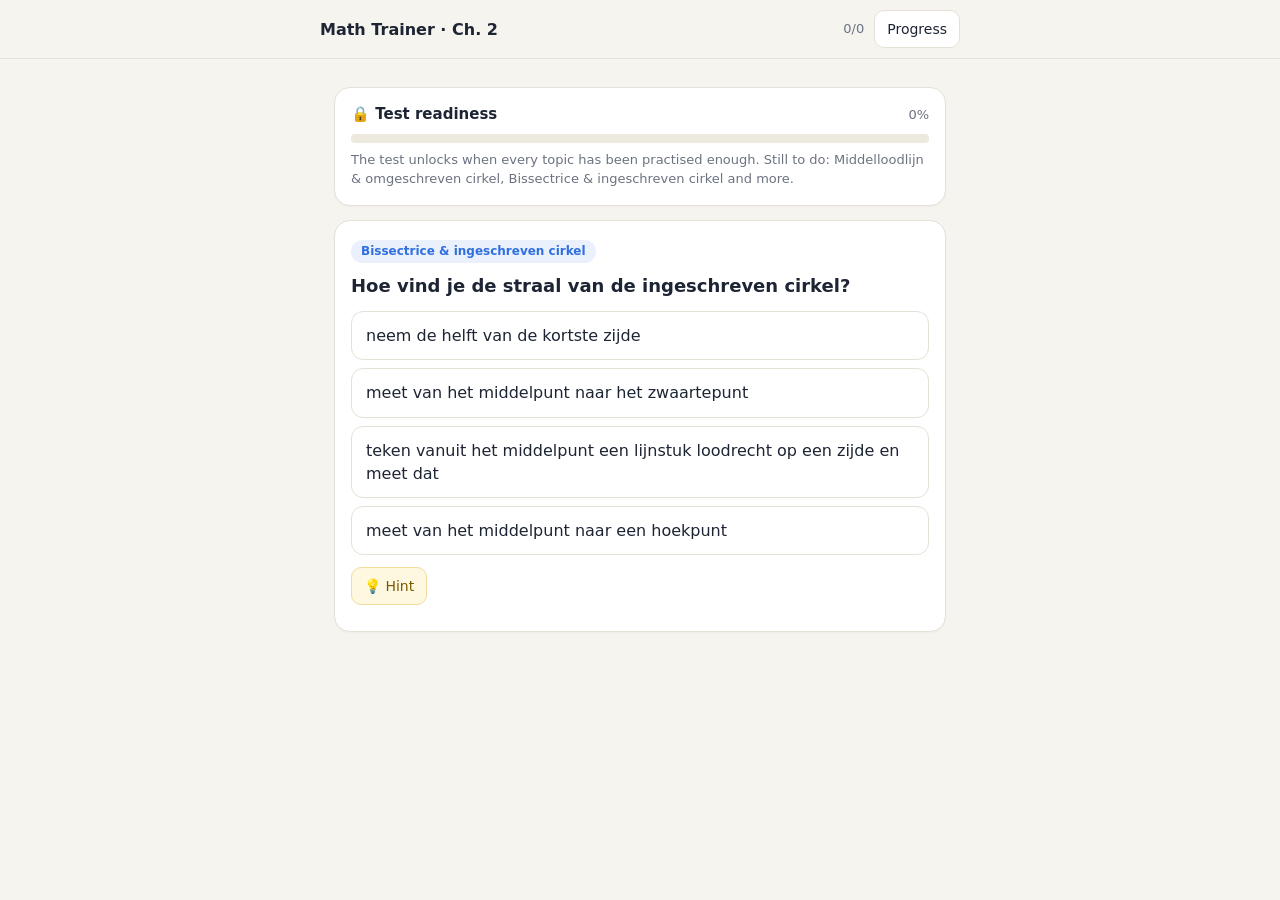
==== commit 9978dad1: "Math quiz: right-angle and midpoint marks on all three altitudes/medians Co-Authored-By: Claude Opus" ====
--- a/site/wiskunde/index.html
+++ b/site/wiskunde/index.html
@@ -225,13 +225,13 @@
   f.dot(Pp);lab(f,Pp,'P',5,-1,{bold:true});lab(f,A,'A',-4,0,{bold:true});lab(f,add(A,mul(d,10.5)),'bissectrice',0,-5,{c:RED,size:4.6});
   return {svg:f.svg(),cap:'De bissectrice (rood) deelt de hoek in <b>twee gelijke hoeken</b> (boogjes). Elk punt P erop ligt <b>even ver van beide benen</b>; die afstand meet je loodrecht (blauw).'}},
 zwaartelijn(){const [A,B,C]=T0,Z=centroid(A,B,C);const f=new Fig(T0);f.poly(T0);
-  [[A,B,C],[B,C,A]].forEach(([V,p,q])=>f.line(V,mid(p,q),RED,1.2,true));const M=mid(A,B);f.line(C,M,RED,3);f.ticks(A,M,1);f.ticks(M,B,1);
-  f.dot(Z);lab(f,Z,'Z',5,-1,{bold:true});lab(f,M,'midden',0,5,{c:RED,size:4.6});triBase(f,T0);
-  return {svg:f.svg(),cap:'Zwaartelijn: van hoekpunt C naar het <b>midden</b> van AB (gelijke streepjes). Niet per se loodrecht! De drie zwaartelijnen gaan door één punt: het zwaartepunt Z. Elke zwaartelijn verdeelt de driehoek in twee even zware stukken.'}},
+  [[A,B,C],[B,C,A],[C,A,B]].forEach(([V,p,q],k)=>{const M=mid(p,q);f.line(V,M,RED,2.4);f.ticks(p,M,k+1,RED);f.ticks(M,q,k+1,RED);f.dot(M,RED,1.3)});
+  f.dot(Z);lab(f,Z,'Z',5,-2,{bold:true});triBase(f,T0);
+  return {svg:f.svg(),cap:'Elke zwaartelijn gaat van een hoekpunt naar het <b>midden</b> van de overstaande zijde (gelijke streepjes). Niet per se loodrecht! De drie zwaartelijnen gaan door één punt: het zwaartepunt Z. Elke zwaartelijn verdeelt de driehoek in twee even zware stukken.'}},
 hoogtelijn(){const [A,B,C]=T0,H=orthocenter(A,B,C);const f=new Fig(T0);f.poly(T0);
-  [[A,B,C],[B,C,A]].forEach(([V,p,q])=>f.line(V,foot(V,p,q),RED,1.2,true));const F=foot(C,A,B);f.line(C,F,RED,3);f.ra(F,sub(C,F),sub(B,F),RED);
-  f.dot(H);lab(f,H,'H',5,-1,{bold:true});triBase(f,T0);
-  return {svg:f.svg(),cap:'Hoogtelijn: door hoekpunt C en <b>loodrecht</b> op de overstaande zijde AB (hoekje). Niet per se naar het midden! De drie hoogtelijnen gaan door één punt: het hoogtepunt H.'}},
+  [[A,B,C],[B,C,A],[C,A,B]].forEach(([V,p,q])=>{const F=foot(V,p,q);f.line(V,F,RED,2.4);f.ra(F,sub(V,F),sub(dist(F,q)>dist(F,p)?q:p,F),RED)});
+  f.dot(H);lab(f,H,'H',5,-2,{bold:true});triBase(f,T0);
+  return {svg:f.svg(),cap:'Elke hoogtelijn gaat door een hoekpunt en staat <b>loodrecht</b> op de overstaande zijde (hoekje van 90°). Niet per se naar het midden! De drie hoogtelijnen gaan door één punt: het hoogtepunt H.'}},
 hoogteObtuse(){const [A,B,C]=TO,H=orthocenter(A,B,C);const f=new Fig([A,B,C,H],0.16);
   [[A,B],[B,C],[C,A]].forEach(([p,q])=>f.inf(p,sub(q,p),GREY,1.2,true));f.poly(TO);
   [[A,B,C],[B,C,A],[C,A,B]].forEach(([V,p,q])=>{f.inf(V,perp(sub(q,p)),RED,1.6);const F=foot(V,p,q);f.ra(F,sub(V,F),sub(q,F),RED)});
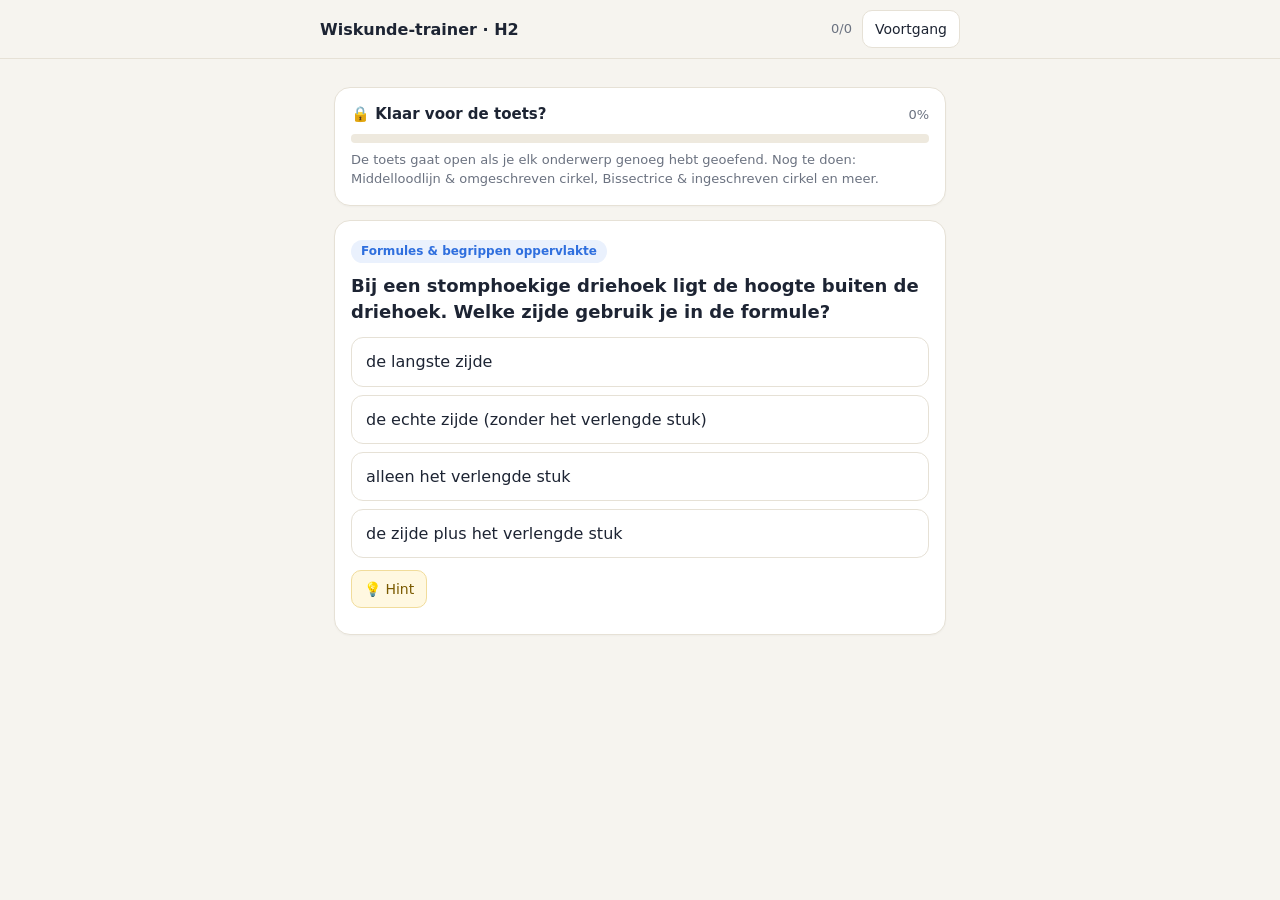
==== commit 25bcf623: "Math quiz: full Dutch interface, fix height label overlap Co-Authored-By: Claude Opus 5.5 <noreply@a" ====
--- a/site/wiskunde/index.html
+++ b/site/wiskunde/index.html
@@ -1,10 +1,10 @@
 <!DOCTYPE html>
-<html lang="en">
+<html lang="nl">
 <head>
 <meta charset="utf-8">
 <meta name="viewport" content="width=device-width,initial-scale=1">
 <meta name="theme-color" content="#f6f4ef">
-<title>Math Trainer – Chapter 2</title>
+<title>Wiskunde-trainer – Hoofdstuk 2</title>
 <style>
 :root{--bg:#f6f4ef;--card:#fff;--ink:#1d2433;--mute:#6b7280;--line:#e6e1d6;--accent:#2f6fde;--ok:#1f9d55;--okbg:#e7f6ed;--bad:#d64545;--badbg:#fdecec;--fig:#fbeec7;--hint:#fff8e1}
 *{box-sizing:border-box}
@@ -75,21 +75,21 @@
 </head>
 <body>
 <header><div class="hrow">
-  <div class="title">Math Trainer · Ch. 2</div>
+  <div class="title">Wiskunde-trainer · H2</div>
   <div class="stats" id="stats">0/0</div>
-  <button class="btn" id="progBtn">Progress</button>
+  <button class="btn" id="progBtn">Voortgang</button>
 </div></header>
 <main>
   <section class="card panel" id="panel">
-    <h3>Practice</h3>
+    <h3>Oefenen</h3>
     <select class="sel" id="topic"></select>
-    <h3>Mastery per topic</h3>
-    <div class="small" style="margin-bottom:6px">Topics with lower mastery come up more often. Mistakes come back a few questions later. A correct answer after a hint counts for less.</div>
+    <h3>Beheersing per onderwerp</h3>
+    <div class="small" style="margin-bottom:6px">Onderwerpen die je minder goed beheerst, komen vaker langs. Foute vragen komen een paar vragen later terug. Een goed antwoord na een hint telt minder mee.</div>
     <div id="skills"></div>
     <div id="histwrap" style="margin-top:12px"></div>
     <div class="row">
-      <button class="btn" id="closePanel">Back to questions</button>
-      <button class="btn" id="resetBtn">Reset progress</button>
+      <button class="btn" id="closePanel">Terug naar de vragen</button>
+      <button class="btn" id="resetBtn">Voortgang wissen</button>
     </div>
   </section>
   <section class="card ready" id="ready"></section>
@@ -102,8 +102,8 @@
     <button class="btn hintbtn" id="hintBtn">💡 Hint</button>
     <div class="hints" id="hints"></div>
     <div class="fb" id="fb"></div>
-    <button class="btn primary next" id="nextBtn">Next question</button>
-    <div class="row" id="testctl" style="display:none"><button class="btn" id="quitBtn">Quit test</button></div>
+    <button class="btn primary next" id="nextBtn">Volgende vraag</button>
+    <div class="row" id="testctl" style="display:none"><button class="btn" id="quitBtn">Toets stoppen</button></div>
   </section>
   <section class="card panel" id="result"></section>
 </main>
@@ -484,7 +484,7 @@
   f.line(C,F,'#2f6fde',2,true);f.ra(F,sub(C,F),sub(mid(A,B),F),'#2f6fde');
   f.vlabel(A,G,'A');f.vlabel(B,G,'B');f.vlabel(C,G,'C');
   f.text(add(mid(A,B),P(0,f.u*7)),fmt(b),{c:'#c2410c'});
-  f.text(add(mid(C,F),P((flip?-1:1)*(obtuse?1:-1)*f.u*6,0)),fmt(h),{c:'#2f6fde'});
+  f.text(add(mid(C,F),P((obtuse?(flip?-1:1):Math.sign(B.x-F.x)||1)*f.u*5,0)),fmt(h),{c:'#2f6fde'});
   let extra='';
   if(obtuse){const E0=flip?A:B;f.text(add(mid(E0,F),P(0,f.u*7)),fmt(ext),{c:'#6b7280'});extra=` Het verlengde stuk (${fmt(ext)}) is alleen een hulplijn: dat tel je <b>niet</b> mee.`}
   else{const s=Math.max(Math.round(dist(A,C)),h+1);f.sideLabel(A,C,G,fmt(s));extra=` De schuine zijde AC (${fmt(s)}) heb je niet nodig.`}
@@ -623,8 +623,8 @@
   $('progBtn').style.display=inTest?'none':'inline-block';
   $('testctl').style.display=inTest?'flex':'none';
   $('tprog').style.display=inTest?'block':'none';
-  if(inTest){$('chip').textContent=`Test · Question ${test.i+1} of ${test.qs.length}`;$('chip').className='chip test';$('tprog').firstChild.style.width=(test.i/test.qs.length*100)+'%'}
-  else{$('chip').textContent=(q.retry?'Again: ':'')+SK[q.skill].name;$('chip').className='chip'+(q.retry?' retry':'')}
+  if(inTest){$('chip').textContent=`Toets · Vraag ${test.i+1} van ${test.qs.length}`;$('chip').className='chip test';$('tprog').firstChild.style.width=(test.i/test.qs.length*100)+'%'}
+  else{$('chip').textContent=(q.retry?'Nog een keer: ':'')+SK[q.skill].name;$('chip').className='chip'+(q.retry?' retry':'')}
   $('prompt').textContent=q.prompt;
   $('figwrap').innerHTML=q.svg||'';
   $('fb').className='fb';$('fb').innerHTML='';$('hints').innerHTML='';
@@ -636,7 +636,7 @@
     q.options.forEach((t,i)=>{const b=document.createElement('button');b.className='opt';b.textContent=t;b.onclick=()=>onMC(i,b);box.appendChild(b)});
     a.appendChild(box);
   }else if(q.type==='num'){
-    a.innerHTML=`<div class="numrow"><input id="num" inputmode="decimal" autocomplete="off" placeholder="Your answer"><span class="unit">${q.unit}</span><button class="btn primary" id="chk">${inTest?'Next':'Check'}</button></div>`;
+    a.innerHTML=`<div class="numrow"><input id="num" inputmode="decimal" autocomplete="off" placeholder="Jouw antwoord"><span class="unit">${q.unit}</span><button class="btn primary" id="chk">${inTest?'Volgende':'Controleer'}</button></div>`;
     $('chk').onclick=onNum;$('num').addEventListener('keydown',e=>{if(e.key==='Enter')onNum()});
   }else if(q.type==='tap'){
     const svg=$('figwrap').querySelector('svg');
@@ -650,7 +650,7 @@
   cur.hintsUsed++;
   const d=document.createElement('div');d.className='hintbox';d.innerHTML=`<b>Hint ${i+1}:</b> ${cur.hints[i]}`;$('hints').appendChild(d);
   const hb=$('hintBtn');
-  if(cur.hintsUsed<cur.hints.length)hb.textContent='💡 Another hint';else{hb.textContent='No more hints';hb.disabled=true}
+  if(cur.hintsUsed<cur.hints.length)hb.textContent='💡 Nog een hint';else{hb.textContent='Geen hints meer';hb.disabled=true}
 }
 /* answer handlers */
 function parseNum(s){const v=parseFloat(s.replace(',','.').replace(/[^0-9.\-]/g,''));return isNaN(v)?null:v}
@@ -667,7 +667,7 @@
   const ok=numOk(v,cur.answer);
   $('num').disabled=true;$('chk').disabled=true;
   if(mode==='test'){answered=true;testAnswer(ok,v);return}
-  finish(ok,(ok?'':`You answered ${fmt(v)}. `)+cur.explain);
+  finish(ok,(ok?'':`Jij antwoordde ${fmt(v)}. `)+cur.explain);
 }
 function drawTapReveal(q,p){
   const f=q.fig;q.reveal(f);f.dot(q.target,'#1f9d55',2.6);
@@ -685,29 +685,29 @@
   session.n++;if(ok){session.c++;session.streak++}else session.streak=0;
   $('hintBtn').style.display='none';
   const fb=$('fb');fb.className='fb '+(ok?'ok':'bad');
-  const v=ok?(hinted?'Correct, with a hint.':pick(['Correct!','Well done!','Right!'])):'Not quite.';
+  const v=ok?(hinted?'Goed, met een hint.':pick(['Goed zo!','Helemaal goed!','Klopt!'])):'Helaas, niet goed.';
   fb.innerHTML=`<b class="v">${v}</b>${html}`;
   $('nextBtn').style.display='block';updStats();renderSkills();renderReady();
   $('nextBtn').scrollIntoView({behavior:'smooth',block:'nearest'});
 }
-function updStats(){$('stats').textContent=mode==='test'?'Test':`${session.c}/${session.n}`+(session.streak>=3?` · 🔥${session.streak}`:'')}
+function updStats(){$('stats').textContent=mode==='test'?'Toets':`${session.c}/${session.n}`+(session.streak>=3?` · 🔥${session.streak}`:'')}
 function color(m){return m>=0.85?'#1f9d55':m>=0.6?'#7cb342':m>=0.4?'#e8a33d':'#d64545'}
 function renderSkills(){
   $('skills').innerHTML=SKILLS.map(s=>{const m=mast(s.id),n=state.n[s.id]||0,c=state.c[s.id]||0,rd=skillReady(s.id)>=0.999;
-    return `<div class="sk"><div>${s.name}${rd?' ✓':''}<div class="small">${n?`${c}/${n} correct`:'Not practised yet'}</div></div><div class="pct">${n?Math.round(m*100)+'%':'–'}</div><div class="bar"><i style="width:${n?Math.round(m*100):0}%;background:${color(m)}"></i></div></div>`}).join('');
+    return `<div class="sk"><div>${s.name}${rd?' ✓':''}<div class="small">${n?`${c}/${n} goed`:'Nog niet geoefend'}</div></div><div class="pct">${n?Math.round(m*100)+'%':'–'}</div><div class="bar"><i style="width:${n?Math.round(m*100):0}%;background:${color(m)}"></i></div></div>`}).join('');
   const h=state.tests.slice(-8).reverse();
-  $('histwrap').innerHTML=h.length?`<h3>Test results</h3>`+h.map(t=>`<div class="hist"><span>${t.date}</span><span>${t.score}/${t.total} · grade <b>${t.grade}</b></span></div>`).join(''):'';
+  $('histwrap').innerHTML=h.length?`<h3>Toetsresultaten</h3>`+h.map(t=>`<div class="hist"><span>${t.date}</span><span>${t.score}/${t.total} · cijfer <b>${t.grade}</b></span></div>`).join(''):'';
 }
 function renderReady(){
   if(mode!=='practice')return;
   const {pct,ready}=readiness();const el=$('ready');
   el.className='card ready'+(ready?' done':'');
   if(ready){
-    el.innerHTML=`<div class="top"><b>🎓 Ready for the test!</b></div><div class="small" style="color:var(--ink)">${TEST_LEN} questions on all topics. No hints, and no answers until the end. You get a grade at the end.</div><button class="btn go" id="startTest">Start test</button>`;
+    el.innerHTML=`<div class="top"><b>🎓 Klaar voor de toets!</b></div><div class="small" style="color:var(--ink)">${TEST_LEN} vragen over alle onderwerpen. Geen hints, en pas aan het eind zie je wat goed was. Je krijgt een cijfer.</div><button class="btn go" id="startTest">Start de toets</button>`;
     $('startTest').onclick=startTest;
   }else{
     const weak=SKILLS.filter(s=>skillReady(s.id)<0.999).sort((a,b)=>skillReady(a.id)-skillReady(b.id)).slice(0,2).map(s=>s.name);
-    el.innerHTML=`<div class="top"><b>🔒 Test readiness</b><span class="pct">${Math.round(pct*100)}%</span></div><div class="bar"><i style="width:${Math.round(pct*100)}%;background:${color(pct)}"></i></div><div class="small">The test unlocks when every topic has been practised enough. Still to do: ${weak.join(', ')}${SKILLS.filter(s=>skillReady(s.id)<0.999).length>2?' and more':''}.</div>`;
+    el.innerHTML=`<div class="top"><b>🔒 Klaar voor de toets?</b><span class="pct">${Math.round(pct*100)}%</span></div><div class="bar"><i style="width:${Math.round(pct*100)}%;background:${color(pct)}"></i></div><div class="small">De toets gaat open als je elk onderwerp genoeg hebt geoefend. Nog te doen: ${weak.join(', ')}${SKILLS.filter(s=>skillReady(s.id)<0.999).length>2?' en meer':''}.</div>`;
   }
 }
 
@@ -739,15 +739,15 @@
     let fig='',your='',right='';
     if(q.type==='mc'){fig=q.svg||'';your=g==null?'–':q.options[g];right=q.options[q.answerIndex]}
     if(q.type==='num'){fig=q.svg||'';your=g==null?'–':fmt(g)+' '+q.unit;right=fmt(q.answer)+' '+q.unit}
-    if(q.type==='tap'){fig=ok?'':drawTapReveal(q,g);your=ok?'tapped the right spot':'blue cross';right='green point'}
-    return `<div class="rv"><div class="h"><span class="mark">${ok?'✅':'❌'}</span><span>${i+1}. ${q.prompt}</span></div>${ok?'':fig}<div class="ans">${ok?'':`Your answer: <b>${your}</b><br>`}Correct: <b>${right}</b></div>${ok?'':`<div class="ex">${q.explain}</div>`}</div>`;
+    if(q.type==='tap'){fig=ok?'':drawTapReveal(q,g);your=ok?'goed getikt':'blauw kruisje';right='groene punt'}
+    return `<div class="rv"><div class="h"><span class="mark">${ok?'✅':'❌'}</span><span>${i+1}. ${q.prompt}</span></div>${ok?'':fig}<div class="ans">${ok?'':`Jouw antwoord: <b>${your}</b><br>`}Goed antwoord: <b>${right}</b></div>${ok?'':`<div class="ex">${q.explain}</div>`}</div>`;
   }).join('');
   const wrongSkills=[...new Set(test.qs.filter((q,i)=>!test.ok[i]).map(q=>SK[q.skill].name))];
-  $('result').innerHTML=`<span class="chip test">Test result</span><div class="grade ${pass?'pass':'fail'}">${fmt(grade)}</div><div style="font-weight:600">${score} of ${total} correct${pass?' – passed! 🎉':' – keep practising'}</div>
-    ${wrongSkills.length?`<div class="small" style="margin-top:6px">Practise these topics again: ${wrongSkills.join(', ')}. They will come up more often now.</div>`:'<div class="small" style="margin-top:6px">Perfect score!</div>'}
-    <div class="row"><button class="btn primary" id="backPractice">Back to practice</button></div>
-    <h3 style="margin-top:16px">Review</h3>${rows}
-    <div class="row"><button class="btn primary" id="backPractice2">Back to practice</button></div>`;
+  $('result').innerHTML=`<span class="chip test">Toetsuitslag</span><div class="grade ${pass?'pass':'fail'}">${fmt(grade)}</div><div style="font-weight:600">${score} van de ${total} goed${pass?' – voldoende! 🎉':' – blijf oefenen'}</div>
+    ${wrongSkills.length?`<div class="small" style="margin-top:6px">Oefen deze onderwerpen nog eens: ${wrongSkills.join(', ')}. Ze komen nu vaker langs.</div>`:'<div class="small" style="margin-top:6px">Alles goed, knap gedaan!</div>'}
+    <div class="row"><button class="btn primary" id="backPractice">Terug naar oefenen</button></div>
+    <h3 style="margin-top:16px">Nabespreking</h3>${rows}
+    <div class="row"><button class="btn primary" id="backPractice2">Terug naar oefenen</button></div>`;
   $('result').classList.add('open');
   $('backPractice').onclick=$('backPractice2').onclick=()=>{mode='practice';test=null;$('result').classList.remove('open');nextQ();window.scrollTo({top:0})};
   window.scrollTo({top:0});renderSkills();
@@ -756,17 +756,17 @@
 function init(){
   load();
   const sel=$('topic');
-  sel.innerHTML=`<option value="all">All topics (adaptive)</option><option value="theory">Theory only</option><option value="calc">Calculations only</option>`+SKILLS.map(s=>`<option value="${s.id}">Only: ${s.name}</option>`).join('');
+  sel.innerHTML=`<option value="all">Alle onderwerpen (slim oefenen)</option><option value="theory">Alleen theorie</option><option value="calc">Alleen rekenen</option>`+SKILLS.map(s=>`<option value="${s.id}">Alleen: ${s.name}</option>`).join('');
   sel.value=state.topic;sel.onchange=()=>{state.topic=sel.value;save();$('panel').classList.remove('open');nextQ()};
   $('progBtn').onclick=()=>{renderSkills();$('panel').classList.toggle('open');window.scrollTo({top:0,behavior:'smooth'})};
   $('closePanel').onclick=()=>$('panel').classList.remove('open');
   $('hintBtn').onclick=showHint;
   let armed=false;
-  $('resetBtn').onclick=()=>{if(!armed){armed=true;$('resetBtn').textContent='Tap again to reset';setTimeout(()=>{armed=false;$('resetBtn').textContent='Reset progress'},3000);return}
-    state={m:{},n:{},c:{},retry:[],topic:'all',tests:[]};save();sel.value='all';armed=false;$('resetBtn').textContent='Reset progress';renderSkills();nextQ()};
+  $('resetBtn').onclick=()=>{if(!armed){armed=true;$('resetBtn').textContent='Tik nog een keer om te wissen';setTimeout(()=>{armed=false;$('resetBtn').textContent='Voortgang wissen'},3000);return}
+    state={m:{},n:{},c:{},retry:[],topic:'all',tests:[]};save();sel.value='all';armed=false;$('resetBtn').textContent='Voortgang wissen';renderSkills();nextQ()};
   let qarmed=false;
-  $('quitBtn').onclick=()=>{if(!qarmed){qarmed=true;$('quitBtn').textContent='Tap again to quit (no grade)';setTimeout(()=>{qarmed=false;$('quitBtn').textContent='Quit test'},3000);return}
-    qarmed=false;$('quitBtn').textContent='Quit test';mode='practice';test=null;nextQ()};
+  $('quitBtn').onclick=()=>{if(!qarmed){qarmed=true;$('quitBtn').textContent='Tik nog een keer om te stoppen (geen cijfer)';setTimeout(()=>{qarmed=false;$('quitBtn').textContent='Toets stoppen'},3000);return}
+    qarmed=false;$('quitBtn').textContent='Toets stoppen';mode='practice';test=null;nextQ()};
   $('nextBtn').onclick=nextQ;
   renderSkills();nextQ();
 }
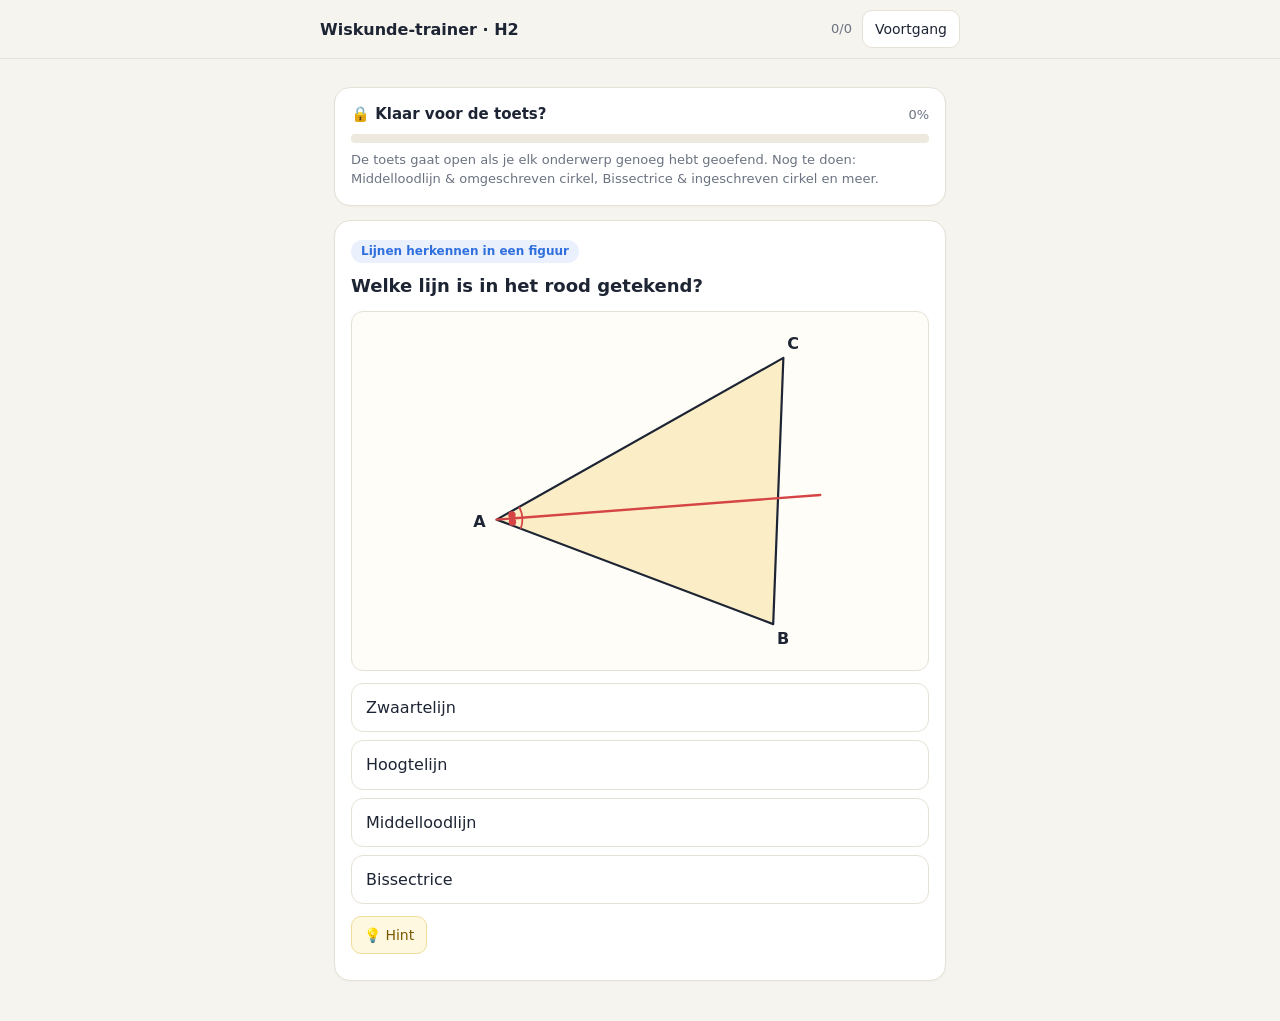
==== commit e10339e9: "Math quiz: calculation questions as 'which calculation' multiple choice Co-Authored-By: Claude Opus " ====
--- a/site/wiskunde/index.html
+++ b/site/wiskunde/index.html
@@ -470,7 +470,7 @@
 
 /* ---------- area: triangle ---------- */
 function units(even){
-  for(;;){const b=RI(3,10),h=RI(2,8);if(!even||(b*h)%2===0)return {u:'cm',b,h,e:()=>RI(1,3)}}
+  for(;;){const b=RI(3,10),h=RI(2,8);if(b!==h&&(!even||(b*h)%2===0))return {u:'cm',b,h,e:()=>RI(1,3)}}
 }
 function genOpTri(){
   const U=units(true),b=U.b,h=U.h,obtuse=Math.random()<0.4,flip=Math.random()<0.5;
@@ -485,11 +485,11 @@
   f.vlabel(A,G,'A');f.vlabel(B,G,'B');f.vlabel(C,G,'C');
   f.text(add(mid(A,B),P(0,f.u*7)),fmt(b),{c:'#c2410c'});
   f.text(add(mid(C,F),P((obtuse?(flip?-1:1):Math.sign(B.x-F.x)||1)*f.u*5,0)),fmt(h),{c:'#2f6fde'});
-  let extra='';
+  let extra='',sl=0;
   if(obtuse){const E0=flip?A:B;f.text(add(mid(E0,F),P(0,f.u*7)),fmt(ext),{c:'#6b7280'});extra=` Het verlengde stuk (${fmt(ext)}) is alleen een hulplijn: dat tel je <b>niet</b> mee.`}
-  else{const s=Math.max(Math.round(dist(A,C)),h+1);f.sideLabel(A,C,G,fmt(s));extra=` De schuine zijde AC (${fmt(s)}) heb je niet nodig.`}
+  else{sl=Math.max(Math.round(dist(A,C)),h+1);f.sideLabel(A,C,G,fmt(sl));extra=` De schuine zijde AC (${fmt(sl)}) heb je niet nodig.`}
   const ans=b*h/2;
-  return {skill:'optri',key:'optri'+Math.random(),type:'num',prompt:`Bereken de oppervlakte van △ABC. De maten zijn in ${U.u}.`,svg:f.svg(),answer:ans,unit:U.u+'²',hints:['Zoek de hoogte (blauwe stippellijn met rechte hoek). Op welke zijde staat die loodrecht? Niet alle getallen heb je nodig.',`Opp. = ½ × ${fmt(b)} × ${fmt(h)}`],
+  return {skill:'optri',key:'optri'+Math.random(),type:'num',calc:[`½ × ${b} × ${h}`,b*h/2,obtuse?[[`½ × (${b} + ${ext}) × ${h}`,(b+ext)*h/2],[`${b} × ${h}`,b*h],[`½ × ${ext} × ${h}`,ext*h/2],[`½ × ${b} + ${h}`,b/2+h],[`${b} + ${h}`,b+h],[`(${b} + ${ext}) × ${h}`,(b+ext)*h]]:[[`${b} × ${h}`,b*h],[`½ × ${b} × ${sl}`,b*sl/2],[`½ × ${sl} × ${h}`,sl*h/2],[`${b} × ${sl}`,b*sl],[`½ × ${b} + ${h}`,b/2+h],[`${b} + ${h}`,b+h]]],prompt:`Welke berekening geeft de oppervlakte van △ABC? (maten in cm)`,svg:f.svg(),answer:ans,unit:U.u+'²',hints:['Zoek de hoogte (blauwe stippellijn met rechte hoek). Op welke zijde staat die loodrecht? Niet alle getallen heb je nodig.',`Opp. = ½ × ${fmt(b)} × ${fmt(h)}`],
     explain:`De hoogte ${fmt(h)} hoort bij zijde AB = ${fmt(b)} (ze staan loodrecht op elkaar).<br>Opp. = ½ × ${fmt(b)} × ${fmt(h)} = <b>${fmt(ans)} ${U.u}²</b>.${extra}`};
 }
 function genOpPar(){
@@ -502,7 +502,7 @@
   f.text(add(mid(D,F),P(f.u*6,0)),fmt(h),{c:'#2f6fde'});
   const sl=Math.max(Math.round(dist(A,D)),h+1);f.sideLabel(A,D,G,fmt(sl));
   const ans=b*h;
-  return {skill:'oppar',key:'oppar'+Math.random(),type:'num',prompt:`Bereken de oppervlakte van parallellogram ABCD. De maten zijn in ${U.u}.`,svg:f.svg(),answer:ans,unit:U.u+'²',hints:['Parallellogram: zijde × hoogte (geen ½). De hoogte is de blauwe stippellijn, niet de schuine zijde.',`Opp. = ${fmt(b)} × ${fmt(h)}`],
+  return {skill:'oppar',key:'oppar'+Math.random(),type:'num',calc:[`${b} × ${h}`,b*h,[[`½ × ${b} × ${h}`,b*h/2],[`${b} × ${sl}`,b*sl],[`½ × ${b} × ${sl}`,b*sl/2],[`${b} + ${h}`,b+h]]],prompt:`Welke berekening geeft de oppervlakte van parallellogram ABCD? (maten in cm)`,svg:f.svg(),answer:ans,unit:U.u+'²',hints:['Parallellogram: zijde × hoogte (geen ½). De hoogte is de blauwe stippellijn, niet de schuine zijde.',`Opp. = ${fmt(b)} × ${fmt(h)}`],
     explain:`Opp. parallellogram = zijde × bijbehorende hoogte = ${fmt(b)} × ${fmt(h)} = <b>${fmt(ans)} ${U.u}²</b>.<br>Geen ½! En de schuine zijde (${fmt(sl)}) is <b>niet</b> de hoogte.`};
 }
 function genOpTrap(){
@@ -516,17 +516,17 @@
   f.text(add(mid(A,B),P(0,f.u*7)),fmt(a),{c:'#c2410c'});
   f.text(add(mid(D,C),P(0,-f.u*6)),fmt(c),{c:'#c2410c'});
   f.text(add(mid(D,F),P(right?-f.u*6:f.u*6,0)),fmt(h),{c:'#2f6fde'});
-  if(!right){const sl=Math.max(Math.round(dist(B,C)),h+1);f.sideLabel(B,C,G,fmt(sl))}
+  let sl=0;if(!right){sl=Math.max(Math.round(dist(B,C)),h+1);f.sideLabel(B,C,G,fmt(sl))}
   const ans=(a+c)*h/2;
-  return {skill:'optrap',key:'optrap'+Math.random(),type:'num',prompt:`Bereken de oppervlakte van trapezium ABCD (AB // CD). De maten zijn in ${U.u}.`,svg:f.svg(),answer:ans,unit:U.u+'²',hints:['Trapezium: ½ × (som van de twee evenwijdige zijden) × hoogte.',`Opp. = ½ × (${fmt(a)} + ${fmt(c)}) × ${fmt(h)}`],
+  return {skill:'optrap',key:'optrap'+Math.random(),type:'num',calc:[`½ × (${a} + ${c}) × ${h}`,(a+c)*h/2,[[`(${a} + ${c}) × ${h}`,(a+c)*h],[`½ × ${a} × ${h}`,a*h/2],[`${a} × ${h}`,a*h],[`½ × ${a} × ${c}`,a*c/2]].concat(sl?[[`½ × (${a} + ${c}) × ${sl}`,(a+c)*sl/2]]:[])],prompt:`Welke berekening geeft de oppervlakte van trapezium ABCD? AB en CD zijn evenwijdig. (maten in cm)`,svg:f.svg(),answer:ans,unit:U.u+'²',hints:['Trapezium: ½ × (som van de twee evenwijdige zijden) × hoogte.',`Opp. = ½ × (${fmt(a)} + ${fmt(c)}) × ${fmt(h)}`],
     explain:`Opp. trapezium = ½ × (som evenwijdige zijden) × hoogte = ½ × (${fmt(a)} + ${fmt(c)}) × ${fmt(h)} = ½ × ${fmt(a+c)} × ${fmt(h)} = <b>${fmt(ans)} ${U.u}²</b>.`};
 }
 function genTerug(){
   const v=pick(['tri','par','trap']);
-  if(v==='tri'){let z,h;do{z=RI(3,10);h=RI(2,8)}while((z*h)%2);const A=z*h/2;return {skill:'terug',key:'terug'+Math.random(),type:'num',prompt:`Een driehoek ABC heeft een oppervlakte van ${fmt(A)} cm². Zijde AB is ${z} cm. Hoe lang is de hoogte die bij AB hoort?`,answer:h,unit:'cm',hints:['Schrijf de formule op en vul in wat je weet: ½ × zijde × hoogte = oppervlakte.',`Hoogte = 2 × ${fmt(A)} ÷ ${z}`],explain:`½ × ${z} × hoogte = ${fmt(A)}, dus hoogte = 2 × ${fmt(A)} ÷ ${z} = ${fmt(2*A)} ÷ ${z} = <b>${h} cm</b>.`}}
-  if(v==='par'){const z=RI(2,10),h=RI(2,8),A=z*h;return {skill:'terug',key:'terug'+Math.random(),type:'num',prompt:`Een parallellogram heeft een oppervlakte van ${A} cm². Eén zijde is ${z} cm. Hoe lang is de hoogte die bij die zijde hoort?`,answer:h,unit:'cm',hints:['Parallellogram: zijde × hoogte = oppervlakte. Werk terug.',`Hoogte = ${A} ÷ ${z}`],explain:`${z} × hoogte = ${A}, dus hoogte = ${A} ÷ ${z} = <b>${h} cm</b>.`}}
+  if(v==='tri'){let z,h;do{z=RI(3,10);h=RI(2,8)}while((z*h)%2);const A=z*h/2;return {skill:'terug',key:'terug'+Math.random(),type:'num',calc:[`hoogte = 2 × ${fmt(A)} ÷ ${z}`,h,[[`hoogte = ${fmt(A)} ÷ ${z}`,A/z],[`hoogte = ${fmt(A)} × ${z}`,A*z],[`hoogte = ½ × ${fmt(A)} ÷ ${z}`,A/z/2],[`hoogte = ${fmt(A)} − ${z}`,A-z]]],prompt:`Driehoek ABC heeft een oppervlakte van ${fmt(A)} cm² en zijde AB = ${z} cm. Welke berekening geeft de hoogte die bij AB hoort?`,answer:h,unit:'cm',hints:['Schrijf de formule op en vul in wat je weet: ½ × zijde × hoogte = oppervlakte.',`Hoogte = 2 × ${fmt(A)} ÷ ${z}`],explain:`½ × ${z} × hoogte = ${fmt(A)}, dus hoogte = 2 × ${fmt(A)} ÷ ${z} = ${fmt(2*A)} ÷ ${z} = <b>${h} cm</b>.`}}
+  if(v==='par'){const z=RI(2,10),h=RI(2,8),A=z*h;return {skill:'terug',key:'terug'+Math.random(),type:'num',calc:[`hoogte = ${A} ÷ ${z}`,h,[[`hoogte = 2 × ${A} ÷ ${z}`,2*A/z],[`hoogte = ${A} × ${z}`,A*z],[`hoogte = ½ × ${A} ÷ ${z}`,A/z/2],[`hoogte = ${A} − ${z}`,A-z]]],prompt:`Een parallellogram heeft een oppervlakte van ${A} cm² en een zijde van ${z} cm. Welke berekening geeft de hoogte die bij die zijde hoort?`,answer:h,unit:'cm',hints:['Parallellogram: zijde × hoogte = oppervlakte. Werk terug.',`Hoogte = ${A} ÷ ${z}`],explain:`${z} × hoogte = ${A}, dus hoogte = ${A} ÷ ${z} = <b>${h} cm</b>.`}}
   let a,c,hh;do{a=RI(5,10);c=RI(2,a-2);hh=RI(2,8)}while(((a+c)*hh)%2);const A=(a+c)*hh/2;
-  return {skill:'terug',key:'terug'+Math.random(),type:'num',prompt:`Van trapezium ABCD is AB // CD, AB = ${a} cm, CD = ${c} cm en de oppervlakte is ${fmt(A)} cm². Bereken de hoogte.`,answer:hh,unit:'cm',hints:['Trapezium: ½ × (AB + CD) × hoogte = oppervlakte. Werk terug.',`Hoogte = 2 × ${fmt(A)} ÷ (${a} + ${c})`],explain:`½ × (${a} + ${c}) × hoogte = ${fmt(A)}, dus hoogte = 2 × ${fmt(A)} ÷ ${a+c} = ${fmt(2*A)} ÷ ${a+c} = <b>${fmt(hh)} cm</b>.`};
+  return {skill:'terug',key:'terug'+Math.random(),type:'num',calc:[`hoogte = 2 × ${fmt(A)} ÷ (${a} + ${c})`,hh,[[`hoogte = ${fmt(A)} ÷ (${a} + ${c})`,A/(a+c)],[`hoogte = 2 × ${fmt(A)} ÷ ${a}`,2*A/a],[`hoogte = ${fmt(A)} × (${a} + ${c}) ÷ 2`,A*(a+c)/2],[`hoogte = ${fmt(A)} ÷ ${a} ÷ ${c}`,A/a/c]]],prompt:`Trapezium ABCD: AB en CD zijn evenwijdig, AB = ${a} cm, CD = ${c} cm, oppervlakte = ${fmt(A)} cm². Welke berekening geeft de hoogte?`,answer:hh,unit:'cm',hints:['Trapezium: ½ × (AB + CD) × hoogte = oppervlakte. Werk terug.',`Hoogte = 2 × ${fmt(A)} ÷ (${a} + ${c})`],explain:`½ × (${a} + ${c}) × hoogte = ${fmt(A)}, dus hoogte = 2 × ${fmt(A)} ÷ ${a+c} = ${fmt(2*A)} ÷ ${a+c} = <b>${fmt(hh)} cm</b>.`};
 }
 function genCoord(){
   let x1,y1,y2,x3,y3;
@@ -544,7 +544,7 @@
   const L=Math.abs(y2-y1),H=Math.abs(x3-x1);
   const ans=L*H/2;
   const cs=p.map(([x,y],i)=>`${names[i]}(${x}, ${y})`).join(', ');
-  return {skill:'coord',key:'coord'+Math.random(),type:'num',prompt:`Bereken de oppervlakte van △PQR met ${cs}. De roostervierkantjes zijn 1 bij 1 cm.`,svg:f.svg(),answer:ans,unit:'cm²',hints:[`Welke twee punten hebben dezelfde ${horiz?'y':'x'}-coördinaat? Die zijde kun je gewoon tellen.`,`De zijde is ${L} hokjes. De hoogte is de afstand van het derde punt tot die zijde, recht geteld.`],
+  return {skill:'coord',key:'coord'+Math.random(),type:'num',calc:[`½ × ${L} × ${H}`,L*H/2,[[`${L} × ${H}`,L*H],[`½ × ${L} × ${H+1}`,L*(H+1)/2],[`½ × ${L+1} × ${H}`,(L+1)*H/2],[`½ × ${L} × ${H-1}`,L*(H-1)/2]]],prompt:`△PQR heeft de punten ${cs}. Elk hokje is 1 bij 1 cm. Welke berekening geeft de oppervlakte?`,svg:f.svg(),answer:ans,unit:'cm²',hints:[`Welke twee punten hebben dezelfde ${horiz?'y':'x'}-coördinaat? Die zijde kun je gewoon tellen.`,`De zijde is ${L} hokjes. De hoogte is de afstand van het derde punt tot die zijde, recht geteld.`],
     explain:`PQ loopt ${horiz?'horizontaal (zelfde y)':'verticaal (zelfde x)'}, dus PQ = ${L}. De hoogte bij PQ is de ${horiz?'verticale':'horizontale'} afstand van R tot die lijn = ${H}.<br>Opp. = ½ × ${L} × ${H} = <b>${fmt(ans)} cm²</b>.`};
 }
 function genSamen(){
@@ -555,7 +555,7 @@
     f.text(P(W/2,f.u*7),W,{c:'#c2410c'});f.text(P(-f.u*6,-H/2),H,{c:'#c2410c'});
     f.text(P((W-w)/2,-H-f.u*6),W-w,{c:'#c2410c'});f.text(P(W+f.u*6,-(H-hh)/2),H-hh,{c:'#c2410c'});
     const ans=W*H-w*hh;
-    return {skill:'samen',key:'samen'+Math.random(),type:'num',prompt:'Bereken de oppervlakte van deze figuur. Alle hoeken zijn recht. De maten zijn in cm.',svg:f.svg(),answer:ans,unit:'cm²',hints:['Maak er in gedachten één grote rechthoek van en haal het ontbrekende hoekje eraf.',`Grote rechthoek = ${W} × ${H}. Hoe breed en hoog is het hoekje? Trek de maten van elkaar af.`],
+    return {skill:'samen',key:'samen'+Math.random(),type:'num',calc:[`${W} × ${H} − ${w} × ${hh}`,W*H-w*hh,[[`${W} × ${H} + ${w} × ${hh}`,W*H+w*hh],[`${W} × ${H} − ${W-w} × ${H-hh}`,W*H-(W-w)*(H-hh)],[`${W} × ${H}`,W*H],[`${W-w} × ${H-hh}`,(W-w)*(H-hh)]]],prompt:'Alle hoeken zijn recht (maten in cm). Welke berekening geeft de oppervlakte van deze figuur?',svg:f.svg(),answer:ans,unit:'cm²',hints:['Maak er in gedachten één grote rechthoek van en haal het ontbrekende hoekje eraf.',`Grote rechthoek = ${W} × ${H}. Hoe breed en hoog is het hoekje? Trek de maten van elkaar af.`],
       explain:`<b>Stukje toevoegen:</b> grote rechthoek ${W} × ${H} = ${W*H}. Het ontbrekende hoekje is ${W} − ${W-w} = ${w} breed en ${H} − ${H-hh} = ${hh} hoog, dus ${w*hh}.<br>Opp. = ${W*H} − ${w*hh} = <b>${ans} cm²</b>.<br>(Splitsen kan ook: ${W-w} × ${H} + ${w} × ${H-hh} = ${(W-w)*H} + ${w*(H-hh)} = ${ans}.)`};
   }
   const W=2*RI(2,5),H1=RI(2,6),H2=RI(2,5),ax=W*R(0.3,0.7);
@@ -564,13 +564,23 @@
   f.line(P(ax,-H1-H2),P(ax,-H1),'#2f6fde',2,true);f.ra(P(ax,-H1),P(0,-1),P(1,0),'#2f6fde');
   f.text(P(W/2,f.u*7),W,{c:'#c2410c'});f.text(P(-f.u*6,-H1/2),H1,{c:'#c2410c'});f.text(P(ax+f.u*6,-H1-H2/2),H2,{c:'#2f6fde'});
   const ans=W*H1+W*H2/2;
-  return {skill:'samen',key:'samen'+Math.random(),type:'num',prompt:'Bereken de oppervlakte van deze figuur (een rechthoek met een driehoek erop). De maten zijn in cm.',svg:f.svg(),answer:ans,unit:'cm²',hints:['Splits de figuur in een rechthoek en een driehoek.',`Rechthoek ${W} × ${H1}, driehoek ½ × ${W} × ${H2}. Tel ze op.`],
+  return {skill:'samen',key:'samen'+Math.random(),type:'num',calc:[`${W} × ${H1} + ½ × ${W} × ${H2}`,ans,[[`${W} × ${H1} + ${W} × ${H2}`,W*H1+W*H2],[`½ × ${W} × (${H1} + ${H2})`,W*(H1+H2)/2],[`${W} × ${H1}`,W*H1],[`${W} × ${H1} − ½ × ${W} × ${H2}`,W*H1-W*H2/2]]],prompt:'Een rechthoek met een driehoek erop (maten in cm). Welke berekening geeft de oppervlakte?',svg:f.svg(),answer:ans,unit:'cm²',hints:['Splits de figuur in een rechthoek en een driehoek.',`Rechthoek ${W} × ${H1}, driehoek ½ × ${W} × ${H2}. Tel ze op.`],
     explain:`<b>Splitsen:</b> rechthoek ${W} × ${H1} = ${W*H1}. Driehoek: zijde ${W}, hoogte ${H2}, dus ½ × ${W} × ${H2} = ${fmt(W*H2/2)}.<br>Opp. = ${W*H1} + ${fmt(W*H2/2)} = <b>${fmt(ans)} cm²</b>.`};
 }
 
 
 
+function toCalcMC(q){
+  if(!q||!q.calc)return q;
+  const [good,val,wr]=q.calc;const seen=new Set([good]),vals=[val];const opts=[good];
+  for(const [str,v] of shuffle(wr)){if(opts.length>=4)break;if(seen.has(str)||vals.some(x=>Math.abs(x-v)<1e-9))continue;seen.add(str);vals.push(v);opts.push(str)}
+  const o=shuffle(opts);
+  q.type='mc';q.options=o;q.answerIndex=o.indexOf(good);
+  if(q.hints&&q.hints.length>1)q.hints=[q.hints[0]];
+  return q;
+}
 const GEN={mll:()=>genBank('mll'),bis:()=>genBank('bis'),zh:()=>genBank('zh'),kleur:()=>genBank('kleur'),theorie:()=>genBank('theorie'),herken:genHerken,tap:genTap,optri:genOpTri,oppar:genOpPar,optrap:genOpTrap,terug:genTerug,coord:genCoord,samen:genSamen};
+for(const k of ['optri','oppar','optrap','terug','coord','samen']){const g=GEN[k];GEN[k]=()=>toCalcMC(g())}
 const THEORY=['mll','bis','zh','kleur','herken','tap','theorie'];
 const CALC=['optri','oppar','optrap','terug','coord','samen'];
 
